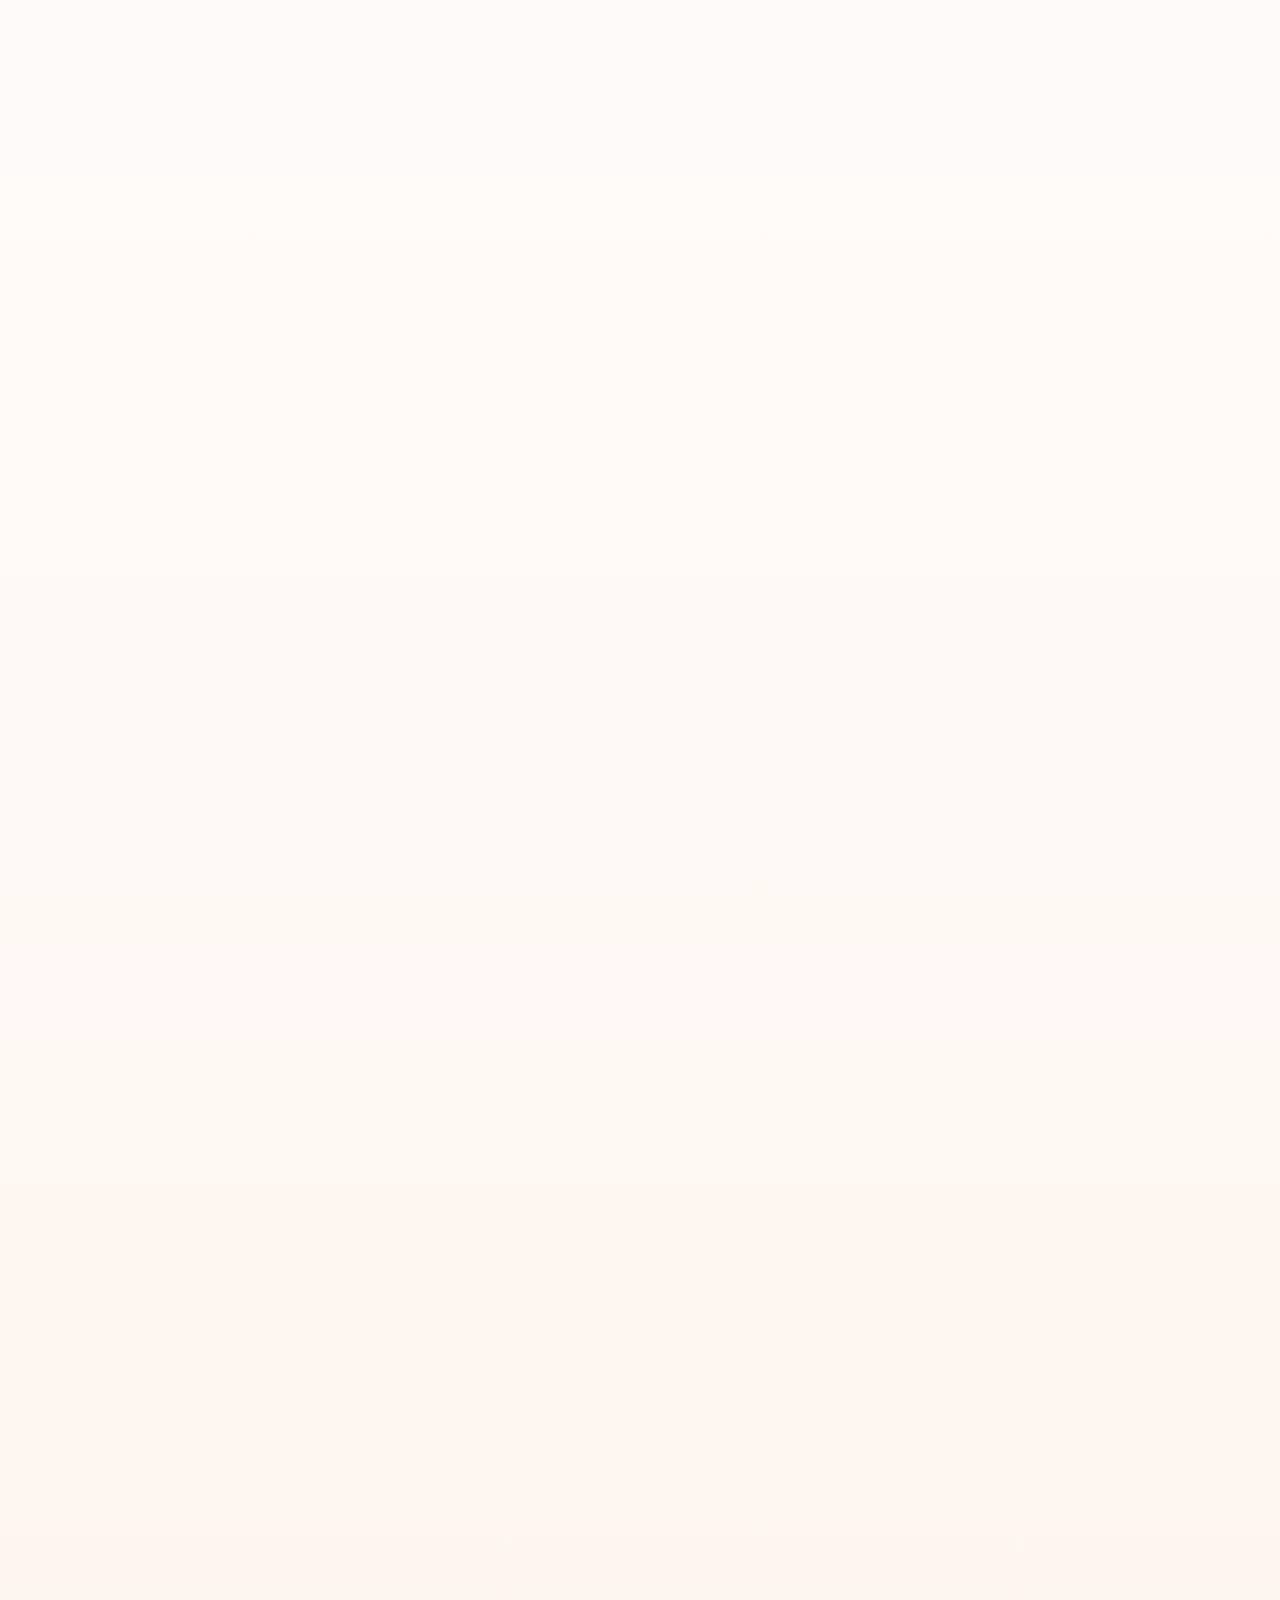
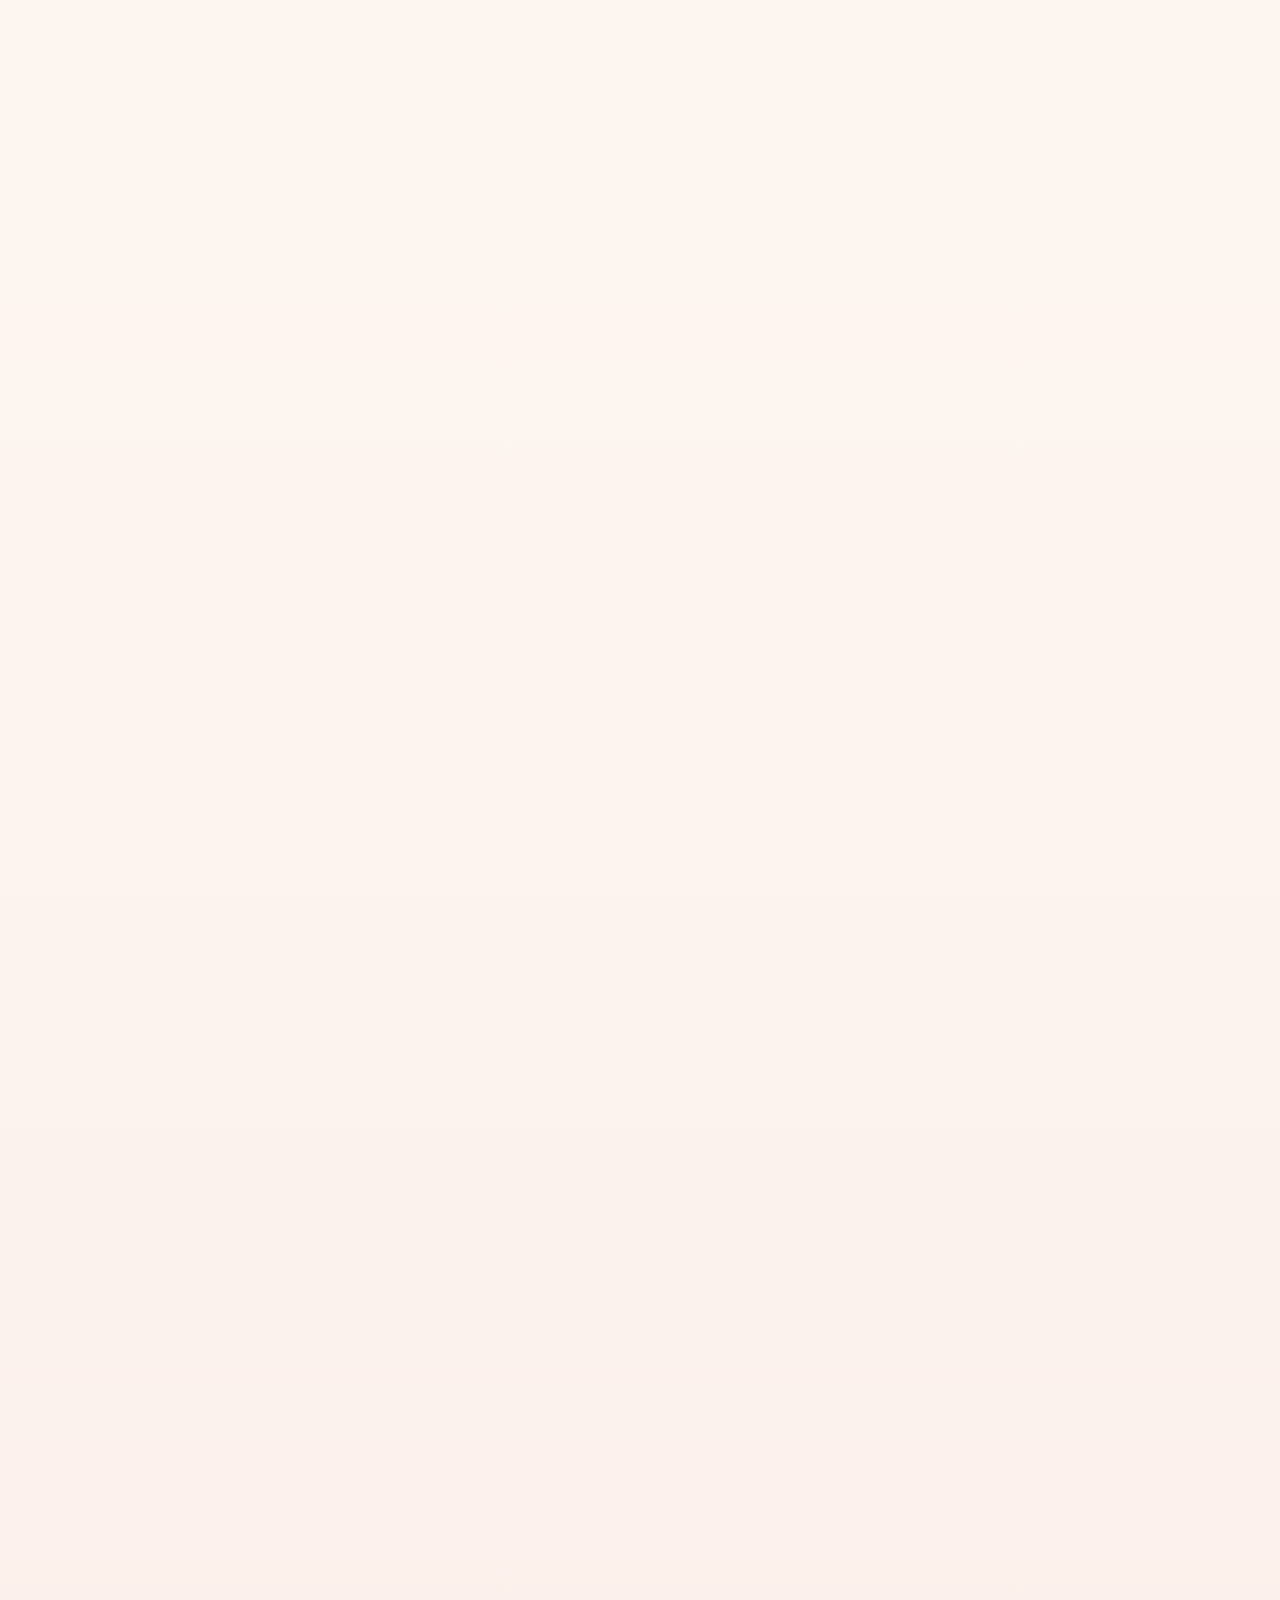
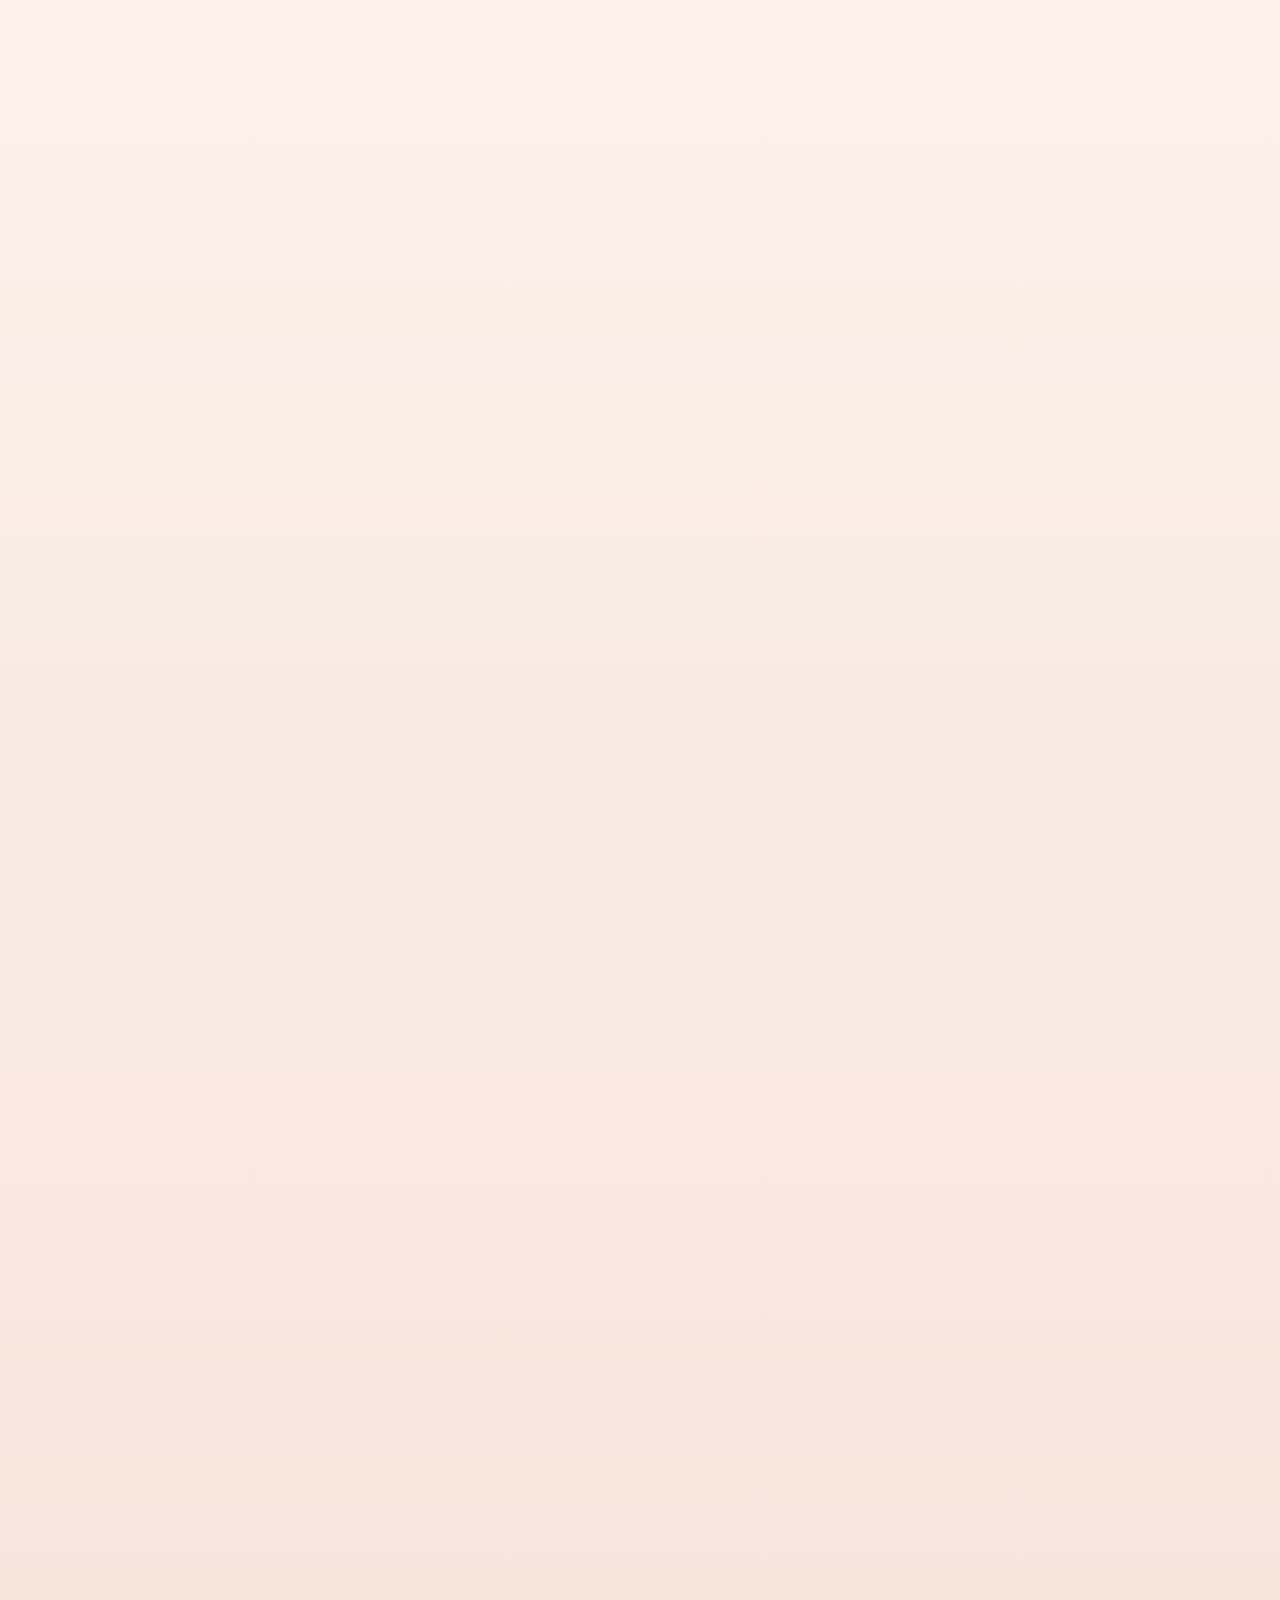
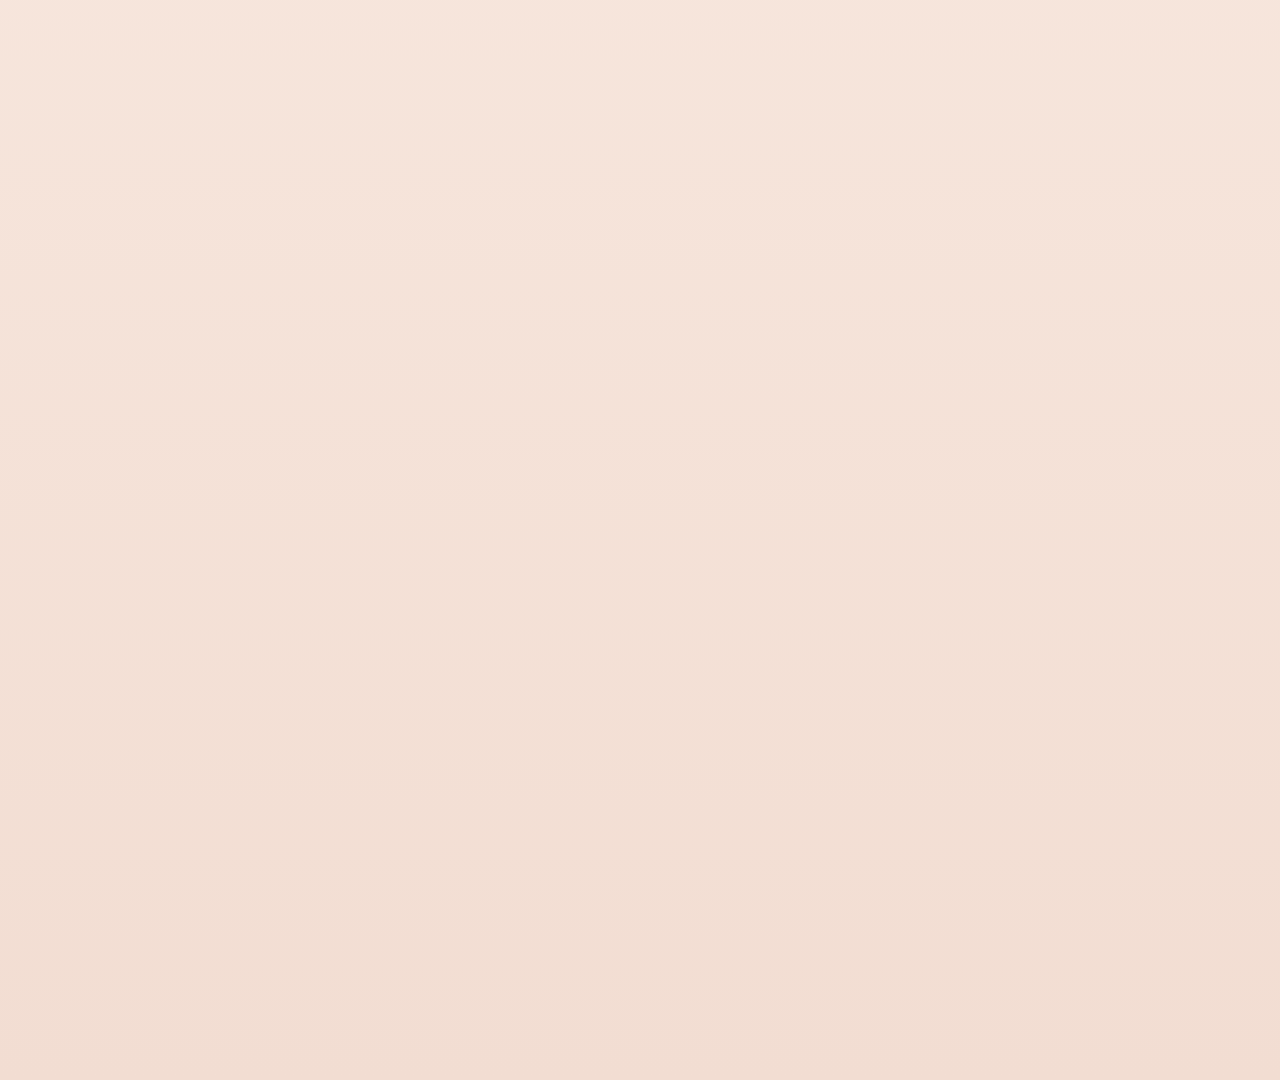
==== index.html @ 0f762ecb "chore: deploy from personal-website@3944c7dd5069b3b25d6a7a6beda2834bda8d598d najmushsaaquib/personal" ====
<!DOCTYPE html><!--35KWAq_Ft9oEfHy8qM_D9--><html lang="en"><head><meta charSet="utf-8"/><meta name="viewport" content="width=device-width, initial-scale=1"/><link rel="preload" href="/_next/static/media/23081e227a96aa1a-s.p.woff2" as="font" crossorigin="" type="font/woff2"/><link rel="preload" href="/_next/static/media/558ca1a6aa3cb55e-s.p.woff2" as="font" crossorigin="" type="font/woff2"/><link rel="preload" href="/_next/static/media/e4af272ccee01ff0-s.p.woff2" as="font" crossorigin="" type="font/woff2"/><link rel="preload" as="image" href="/assets/avatar.webp"/><link rel="preload" as="image" href="/assets/saaquib-footer.svg"/><link rel="stylesheet" href="/_next/static/css/f60620c0efbd0b44.css" data-precedence="next"/><link rel="stylesheet" href="/_next/static/css/99756d426a54c66d.css" data-precedence="next"/><link rel="preload" as="script" fetchPriority="low" href="/_next/static/chunks/webpack-cb26fee3f42bd1a7.js"/><script src="/_next/static/chunks/4bd1b696-409494caf8c83275.js" async=""></script><script src="/_next/static/chunks/ed9f2dc4-0cb6c36313629af0.js" async=""></script><script src="/_next/static/chunks/255-a834eb2ee053f001.js" async=""></script><script src="/_next/static/chunks/main-app-474b839e36251cab.js" async=""></script><script src="/_next/static/chunks/560-0fa2a4610c245cfe.js" async=""></script><script src="/_next/static/chunks/512-5f34cc7581bc2734.js" async=""></script><script src="/_next/static/chunks/470-509233fb00c6b4aa.js" async=""></script><script src="/_next/static/chunks/683-7a0d35f162c09fcd.js" async=""></script><script src="/_next/static/chunks/app/layout-1ccde085ed6ee382.js" async=""></script><script src="/_next/static/chunks/app/template-ad3a63b1b6d19aec.js" async=""></script><script src="/_next/static/chunks/619-64ceec4d760a900c.js" async=""></script><script src="/_next/static/chunks/app/not-found-594dde140de23103.js" async=""></script><script src="/_next/static/chunks/800-a38adf37c6b13d55.js" async=""></script><script src="/_next/static/chunks/app/page-70541dbc81df382f.js" async=""></script><meta name="next-size-adjust" content=""/><meta name="theme-color" content="#1f130c"/><title>Najmush Saaquib — Senior Backend Engineer</title><meta name="description" content="Senior Backend Engineer specialising in distributed systems, microservices, event-driven architecture, and scalable APIs. Based in Bangalore, India."/><link rel="canonical" href="https://najmushsaaquib.com"/><meta property="og:title" content="Najmush Saaquib — Senior Backend Engineer"/><meta property="og:description" content="Senior Backend Engineer specialising in distributed systems, microservices, event-driven architecture, and scalable APIs."/><meta property="og:url" content="https://najmushsaaquib.com"/><meta property="og:type" content="website"/><meta name="twitter:card" content="summary_large_image"/><meta name="twitter:title" content="Najmush Saaquib — Portfolio"/><meta name="twitter:description" content="Senior Backend Engineer focused on distributed systems, microservices, and scalable APIs."/><meta name="twitter:image" content="https://najmushsaaquib.com/assets/avatar.jpg"/><link rel="icon" href="/favicon.png"/><script src="/_next/static/chunks/polyfills-42372ed130431b0a.js" noModule=""></script></head><body class="__variable_7b9aac __variable_fa2f99 __variable_6d24ac"><div hidden=""><!--$--><!--/$--></div><a href="#main-content" class="skip-link">Skip to main content</a><div style="opacity:0"><header class="header header--ghost" role="banner" style="pointer-events:auto;opacity:1;transform:none"><div class="header-inner"><nav class="nav-links" aria-label="Primary Navigation"><a class="nav-link nav-link--active" href="/">Home</a><a class="nav-link " href="/projects">Projects</a><a class="nav-link " href="/blog">Blog</a><a class="nav-link " href="/bookshelf">BookShelf</a></nav><button class="mobile-btn" aria-label="Open menu" aria-expanded="false"><svg xmlns="http://www.w3.org/2000/svg" width="20" height="20" viewBox="0 0 24 24" fill="none" stroke="currentColor" stroke-width="2.2" stroke-linecap="round" stroke-linejoin="round" class="lucide lucide-menu" aria-hidden="true"><path d="M4 5h16"></path><path d="M4 12h16"></path><path d="M4 19h16"></path></svg></button><div class="header-right"><a class="header-brand header-brand--mobile" href="/"><img src="/assets/avatar.webp" alt="Najmush avatar" width="30" height="30" class="header-avatar" loading="eager" decoding="async"/><span class="header-brand-name">najmush</span></a></div></div></header><main id="main-content"><div class="light-zone"><section class="hero center" aria-labelledby="hero-title"><div class="container"><p class="hero-eyebrow" style="opacity:0;transform:translateY(22px)">Backend Software Engineer</p><h1 id="hero-title" class="title title-lg" style="opacity:0;transform:translateY(22px)">Najmush Saaquib</h1><p class="hero-tagline" style="opacity:0;transform:translateY(22px)">Backend engineer with 3.7 years shipping Java microservices and event-driven systems — now working deep in cloud infrastructure and platform reliability.</p><div class="hero-ctas" style="opacity:0;transform:translateY(22px)"><a href="mailto:mail@najmushsaaquib.com" class="cta-fill" tabindex="0">Reach Out</a><a href="https://tinyurl.com/najmush-resume" target="_blank" rel="noreferrer" class="cta-outline" tabindex="0">View Resume</a></div><div class="center socials" style="margin-top:36px;opacity:0;transform:translateY(22px)"><a href="https://linkedin.com/in/najmushsaaquib/" target="_blank" rel="noreferrer" style="display:inline-flex;color:#1c110a;opacity:0.65"><svg width="46" height="46" viewBox="0 0 640 640" fill="currentColor" aria-label="LinkedIn" role="img"><path d="M160 96C124.7 96 96 124.7 96 160L96 480C96 515.3 124.7 544 160 544L480 544C515.3 544 544 515.3 544 480L544 160C544 124.7 515.3 96 480 96L160 96zM165 266.2L231.5 266.2L231.5 480L165 480L165 266.2zM236.7 198.5C236.7 219.8 219.5 237 198.2 237C176.9 237 159.7 219.8 159.7 198.5C159.7 177.2 176.9 160 198.2 160C219.5 160 236.7 177.2 236.7 198.5zM413.9 480L413.9 376C413.9 351.2 413.4 319.3 379.4 319.3C344.8 319.3 339.5 346.3 339.5 374.2L339.5 480L273.1 480L273.1 266.2L336.8 266.2L336.8 295.4L337.7 295.4C346.6 278.6 368.3 260.9 400.6 260.9C467.8 260.9 480.3 305.2 480.3 362.8L480.3 480L413.9 480z"></path></svg></a><a href="https://github.com/najmushsaaquib" target="_blank" rel="noreferrer" style="display:inline-flex;color:#1c110a;opacity:0.65"><svg width="46" height="46" viewBox="0 0 640 640" fill="currentColor" aria-label="GitHub" role="img"><path d="M544 160C544 124.7 515.3 96 480 96L160 96C124.7 96 96 124.7 96 160L96 480C96 515.3 124.7 544 160 544L480 544C515.3 544 544 515.3 544 480L544 160zM361.8 471.7C361.8 469.9 361.8 465.7 361.9 460.1C362 448.7 362 431.3 362 416.4C362 400.8 356.8 390.9 350.7 385.7C387.7 381.6 426.7 376.5 426.7 312.6C426.7 294.4 420.2 285.3 409.6 273.6C411.3 269.3 417 251.6 407.9 228.6C394 224.3 362.2 246.5 362.2 246.5C335.6 239 305.6 239 279 246.5C279 246.5 247.2 224.3 233.3 228.6C224.2 251.5 229.8 269.2 231.6 273.6C221 285.3 216 294.4 216 312.6C216 376.2 253.3 381.6 290.3 385.7C285.5 390 281.2 397.4 279.7 408C270.2 412.3 245.9 419.7 231.4 394.1C222.3 378.3 205.9 377 205.9 377C189.7 376.8 204.8 387.2 204.8 387.2C215.6 392.2 223.2 411.4 223.2 411.4C232.9 441.1 279.3 431.1 279.3 431.1C279.3 440.1 279.4 452.8 279.4 461.7C279.4 466.5 279.5 470.3 279.5 471.7C279.5 476 276.5 481.2 268 479.7C202 457.6 155.8 394.8 155.8 321.4C155.8 229.6 226 159.9 317.8 159.9C409.6 159.9 484 229.6 484 321.4C484.1 394.8 439.3 457.7 373.3 479.7C364.9 481.2 361.8 476 361.8 471.7zM271.3 416.9C271.1 415.4 272.4 414.1 274.3 413.7C276.2 413.5 278 414.3 278.2 415.6C278.5 416.9 277.2 418.2 275.2 418.6C273.3 419 271.5 418.2 271.3 416.9zM262.2 420.1C260 420.3 258.5 419.2 258.5 417.7C258.5 416.4 260 415.3 262 415.3C263.9 415.1 265.7 416.2 265.7 417.7C265.7 419 264.2 420.1 262.2 420.1zM247.9 417.9C246 417.5 244.7 416 245.1 414.7C245.5 413.4 247.5 412.8 249.2 413.2C251.2 413.8 252.5 415.3 252 416.6C251.6 417.9 249.6 418.5 247.9 417.9zM235.4 410.6C233.9 409.3 233.5 407.4 234.5 406.5C235.4 405.4 237.3 405.6 238.8 407.1C240.1 408.4 240.6 410.4 239.7 411.2C238.8 412.3 236.9 412.1 235.4 410.6zM226.9 400.6C225.8 399.1 225.8 397.4 226.9 396.7C228 395.8 229.7 396.5 230.6 398C231.7 399.5 231.7 401.3 230.6 402.1C229.7 402.7 228 402.1 226.9 400.6zM220.6 391.8C219.5 390.5 219.3 389 220.2 388.3C221.1 387.4 222.6 387.9 223.7 388.9C224.8 390.2 225 391.7 224.1 392.4C223.2 393.3 221.7 392.8 220.6 391.8zM214.6 385.4C213.3 384.8 212.7 383.7 213.1 382.8C213.5 382.2 214.6 381.9 215.9 382.4C217.2 383.1 217.8 384.2 217.4 385C217 385.9 215.7 386.1 214.6 385.4z"></path></svg></a></div></div></section><section id="about" class="section"><div class="container"><div style="opacity:0;transform:translateY(28px)"><span class="section-label">About</span><h2 class="section-heading">Who I am</h2></div><div class="about-content" style="opacity:0;transform:translateY(28px)"><picture class="about-avatar"><source srcSet="/assets/avatar.webp" type="image/webp"/><img src="/assets/avatar.jpg" alt="Najmush Saaquib" loading="lazy" decoding="async" style="width:100%;height:100%;object-fit:cover;display:block"/></picture><p>I&#x27;m a backend software engineer based in Bangalore, India — originally from Gopalganj, Bihar, raised in Delhi. I focus on building reliable, scalable systems: distributed architectures, microservices, event-driven pipelines, and APIs designed to hold up as products grow.</p><p>I enjoy understanding how systems evolve under scale and prefer environments where engineers work closely to solve real problems. My primary background is Java and Spring Boot. At Capillary Technologies, I&#x27;ve moved into Platform &amp; Infrastructure — working on AWS, cloud reliability, and distributed system performance.</p><div class="about-interests"><span class="interest-tag">Distributed Systems</span><span class="interest-tag">Backend Scalability</span><span class="interest-tag">Cloud Infrastructure</span><span class="interest-tag">System Design</span><span class="interest-tag">Performance Optimization</span></div></div></div></section><section id="experience" class="section"><div class="container"><div style="opacity:0;transform:translateY(28px)"><span class="section-label">Experience</span><h2 class="section-heading">Where I&#x27;ve worked</h2></div><div class="timeline"><div class="timeline-card" style="opacity:0;transform:translateY(28px)"><div class="timeline-header"><h3 class="timeline-company">Capillary Technologies</h3><span class="timeline-badge">Current</span></div><p class="timeline-role">Senior Software Development Engineer<!-- -->  ·  <!-- -->Jan 2026 — Present</p><ul class="timeline-bullets"><li>Took full ownership of FT Extensions (Loopback 4), a critical platform service with knowledge siloed in a single architect — mapped the system end-to-end and proposed an automated test suite to improve reliability and observability.</li><li>Transitioned to Platform &amp; Infrastructure to bridge a resourcing gap; currently working on AWS infrastructure, service performance, and distributed system reliability.</li></ul></div><div class="timeline-card" style="opacity:0;transform:translateY(28px)"><div class="timeline-header"><h3 class="timeline-company">NoBroker Technologies</h3></div><p class="timeline-role">Senior Software Development Engineer<!-- -->  ·  <!-- -->July 2022 — January 2026</p><ul class="timeline-bullets"><li>Promoted to Senior SDE in July 2025 for consistent ownership of critical platform systems across the engineering org.</li><li>Built end-to-end B2B AC Cleaning Subscription system — billing, scheduling, and automated partner allocation — generating ₹48L+ in new revenue through enterprise vendor onboarding.</li><li>Led revamp of the My Bookings platform, consolidating booking management, cancellations, rescheduling, refunds, and subscriptions into a single unified system.</li><li>Designed Redis-backed real-time APIs powering the NoBroker homepage for 100K+ daily active users, improving latency and doubling view-to-click conversion rates.</li><li>Developed event-driven Kafka pipelines for real-time data ingestion and processing, reducing API response times by 60%.</li><li>Built a communication aggregation layer unifying SMS, WhatsApp, and Email into a single API surface, enabling 360° customer visibility for support teams.</li></ul></div></div></div></section><section id="projects" class="section"><div class="container"><div style="opacity:0;transform:translateY(28px)"><span class="section-label">Projects</span><h2 class="section-heading">Things I&#x27;ve built</h2></div><div class="projects-grid"><div class="project-card" style="opacity:0;transform:translateY(28px)"><span class="impact-badge">Full ownership · 0 docs → fully mapped</span><h3 class="project-card-title">FT Extensions Platform</h3><p class="project-card-desc">Took sole ownership of FT Extensions (Loopback 4), a critical platform service previously siloed in a single architect. Mapped the system end-to-end, documented internals, and designed an automated test suite to improve reliability and observability.</p><div class="project-tech"><span class="project-tech-tag">Node.js</span><span class="project-tech-tag">Loopback 4</span><span class="project-tech-tag">TypeScript</span></div></div><div class="project-card" style="opacity:0;transform:translateY(28px)"><span class="impact-badge">₹48L+ new revenue</span><h3 class="project-card-title">B2B AC Cleaning Subscriptions</h3><p class="project-card-desc">End-to-end subscription product: recurring billing engine, dynamic scheduling, and automated partner allocation for a B2B services vertical.</p><div class="project-tech"><span class="project-tech-tag">Java</span><span class="project-tech-tag">Spring Boot</span><span class="project-tech-tag">MySQL</span><span class="project-tech-tag">Kafka</span></div></div><div class="project-card" style="opacity:0;transform:translateY(28px)"><span class="impact-badge">100K+ daily users</span><h3 class="project-card-title">Redis-Optimised Homepage APIs</h3><p class="project-card-desc">Designed and built low-latency read APIs with aggressive Redis caching strategies powering the NoBroker public homepage.</p><div class="project-tech"><span class="project-tech-tag">Java</span><span class="project-tech-tag">Redis</span><span class="project-tech-tag">Spring Boot</span><span class="project-tech-tag">MySQL</span></div></div><div class="project-card" style="opacity:0;transform:translateY(28px)"><span class="impact-badge">Unified 4 systems</span><h3 class="project-card-title">My Bookings Platform</h3><p class="project-card-desc">Consolidated booking management, cancellations, refund processing, and subscriptions into a single unified platform, replacing fragmented legacy flows.</p><div class="project-tech"><span class="project-tech-tag">Java</span><span class="project-tech-tag">Spring Boot</span><span class="project-tech-tag">MySQL</span><span class="project-tech-tag">Redis</span></div></div><div class="project-card" style="opacity:0;transform:translateY(28px)"><span class="impact-badge">3 channels → 1 API</span><h3 class="project-card-title">Communication Aggregation Layer</h3><p class="project-card-desc">Built a single API surface that unified SMS, WhatsApp, and Email delivery — abstracting vendor-specific logic behind a consistent interface.</p><div class="project-tech"><span class="project-tech-tag">Java</span><span class="project-tech-tag">Spring Boot</span><span class="project-tech-tag">MySQL</span><span class="project-tech-tag">REST APIs</span></div></div></div></div></section><section id="skills" class="section"><div class="container"><div style="opacity:0;transform:translateY(24px)"><span class="section-label">Skills</span><h2 class="section-heading">What I work with</h2></div><div class="skills-grid"><div class="skill-group" style="opacity:0;transform:translateY(24px)"><p class="skill-group-label">Languages</p><div class="skill-tags"><span class="skill-tag">Java</span><span class="skill-tag">JavaScript</span><span class="skill-tag">TypeScript</span></div></div><div class="skill-group" style="opacity:0;transform:translateY(24px)"><p class="skill-group-label">Backend</p><div class="skill-tags"><span class="skill-tag">Spring Boot</span><span class="skill-tag">Node.js</span><span class="skill-tag">REST APIs</span><span class="skill-tag">Hibernate</span></div></div><div class="skill-group" style="opacity:0;transform:translateY(24px)"><p class="skill-group-label">Data Stores</p><div class="skill-tags"><span class="skill-tag">MySQL</span><span class="skill-tag">MongoDB</span><span class="skill-tag">ElasticSearch</span><span class="skill-tag">Redis</span></div></div><div class="skill-group" style="opacity:0;transform:translateY(24px)"><p class="skill-group-label">Messaging</p><div class="skill-tags"><span class="skill-tag">Apache Kafka</span></div></div><div class="skill-group" style="opacity:0;transform:translateY(24px)"><p class="skill-group-label">Infrastructure</p><div class="skill-tags"><span class="skill-tag">AWS</span><span class="skill-tag">Docker</span><span class="skill-tag">Kubernetes</span><span class="skill-tag">Jenkins</span><span class="skill-tag">Maven</span></div></div><div class="skill-group" style="opacity:0;transform:translateY(24px)"><p class="skill-group-label">Architecture</p><div class="skill-tags"><span class="skill-tag">Microservices</span><span class="skill-tag">Event-Driven Systems</span><span class="skill-tag">Caching Strategies</span><span class="skill-tag">System Design</span></div></div></div></div></section><section id="contact" class="section"><div class="container"><div class="contact-inner" style="opacity:0;transform:translateY(24px)"><span class="section-label">Contact</span><h2 class="section-heading" style="margin-bottom:20px">Let&#x27;s connect</h2><p style="opacity:0;transform:translateY(24px)">Open to interesting backend engineering conversations — distributed systems, system design, or just comparing notes on scaling challenges.</p><a href="mailto:mail@najmushsaaquib.com" class="cta-fill" tabindex="0" style="display:inline-flex">Send an Email</a><div class="contact-links" style="opacity:0;transform:translateY(24px)"><a href="https://linkedin.com/in/najmushsaaquib/" target="_blank" rel="noreferrer" class="contact-link"><svg width="16" height="16" viewBox="0 0 640 640" fill="currentColor" aria-label="LinkedIn" role="img"><path d="M160 96C124.7 96 96 124.7 96 160L96 480C96 515.3 124.7 544 160 544L480 544C515.3 544 544 515.3 544 480L544 160C544 124.7 515.3 96 480 96L160 96zM165 266.2L231.5 266.2L231.5 480L165 480L165 266.2zM236.7 198.5C236.7 219.8 219.5 237 198.2 237C176.9 237 159.7 219.8 159.7 198.5C159.7 177.2 176.9 160 198.2 160C219.5 160 236.7 177.2 236.7 198.5zM413.9 480L413.9 376C413.9 351.2 413.4 319.3 379.4 319.3C344.8 319.3 339.5 346.3 339.5 374.2L339.5 480L273.1 480L273.1 266.2L336.8 266.2L336.8 295.4L337.7 295.4C346.6 278.6 368.3 260.9 400.6 260.9C467.8 260.9 480.3 305.2 480.3 362.8L480.3 480L413.9 480z"></path></svg>LinkedIn</a><a href="https://github.com/najmushsaaquib" target="_blank" rel="noreferrer" class="contact-link"><svg width="16" height="16" viewBox="0 0 640 640" fill="currentColor" aria-label="GitHub" role="img"><path d="M544 160C544 124.7 515.3 96 480 96L160 96C124.7 96 96 124.7 96 160L96 480C96 515.3 124.7 544 160 544L480 544C515.3 544 544 515.3 544 480L544 160zM361.8 471.7C361.8 469.9 361.8 465.7 361.9 460.1C362 448.7 362 431.3 362 416.4C362 400.8 356.8 390.9 350.7 385.7C387.7 381.6 426.7 376.5 426.7 312.6C426.7 294.4 420.2 285.3 409.6 273.6C411.3 269.3 417 251.6 407.9 228.6C394 224.3 362.2 246.5 362.2 246.5C335.6 239 305.6 239 279 246.5C279 246.5 247.2 224.3 233.3 228.6C224.2 251.5 229.8 269.2 231.6 273.6C221 285.3 216 294.4 216 312.6C216 376.2 253.3 381.6 290.3 385.7C285.5 390 281.2 397.4 279.7 408C270.2 412.3 245.9 419.7 231.4 394.1C222.3 378.3 205.9 377 205.9 377C189.7 376.8 204.8 387.2 204.8 387.2C215.6 392.2 223.2 411.4 223.2 411.4C232.9 441.1 279.3 431.1 279.3 431.1C279.3 440.1 279.4 452.8 279.4 461.7C279.4 466.5 279.5 470.3 279.5 471.7C279.5 476 276.5 481.2 268 479.7C202 457.6 155.8 394.8 155.8 321.4C155.8 229.6 226 159.9 317.8 159.9C409.6 159.9 484 229.6 484 321.4C484.1 394.8 439.3 457.7 373.3 479.7C364.9 481.2 361.8 476 361.8 471.7zM271.3 416.9C271.1 415.4 272.4 414.1 274.3 413.7C276.2 413.5 278 414.3 278.2 415.6C278.5 416.9 277.2 418.2 275.2 418.6C273.3 419 271.5 418.2 271.3 416.9zM262.2 420.1C260 420.3 258.5 419.2 258.5 417.7C258.5 416.4 260 415.3 262 415.3C263.9 415.1 265.7 416.2 265.7 417.7C265.7 419 264.2 420.1 262.2 420.1zM247.9 417.9C246 417.5 244.7 416 245.1 414.7C245.5 413.4 247.5 412.8 249.2 413.2C251.2 413.8 252.5 415.3 252 416.6C251.6 417.9 249.6 418.5 247.9 417.9zM235.4 410.6C233.9 409.3 233.5 407.4 234.5 406.5C235.4 405.4 237.3 405.6 238.8 407.1C240.1 408.4 240.6 410.4 239.7 411.2C238.8 412.3 236.9 412.1 235.4 410.6zM226.9 400.6C225.8 399.1 225.8 397.4 226.9 396.7C228 395.8 229.7 396.5 230.6 398C231.7 399.5 231.7 401.3 230.6 402.1C229.7 402.7 228 402.1 226.9 400.6zM220.6 391.8C219.5 390.5 219.3 389 220.2 388.3C221.1 387.4 222.6 387.9 223.7 388.9C224.8 390.2 225 391.7 224.1 392.4C223.2 393.3 221.7 392.8 220.6 391.8zM214.6 385.4C213.3 384.8 212.7 383.7 213.1 382.8C213.5 382.2 214.6 381.9 215.9 382.4C217.2 383.1 217.8 384.2 217.4 385C217 385.9 215.7 386.1 214.6 385.4z"></path></svg>GitHub</a></div><p class="contact-location" style="opacity:0;transform:translateY(24px)">Based in Bangalore, India</p></div></div></section></div></main><div class="footer-tray"><div class="footer-scroll-target"><footer class="footer" role="contentinfo" aria-label="Site footer" style="will-change:transform;transform:translateY(40px) scale(0.9)"><div class="footer-body" style="transform:translateY(32px)"><div class="footer-top"><div class="footer-left"><p class="footer-tag-line">Building systems<br/>that hold up<br/>at scale.</p><div class="footer-meta"><span class="footer-meta-copy">© <!-- -->2026<!-- --> Najmush Saaquib</span><span class="footer-meta-sep">·</span><span class="footer-meta-muted">Bangalore, India</span></div></div><div class="footer-cols"><div class="footer-col"><span class="footer-col-label">Navigation</span><a href="/" class="footer-col-link"><span class="roll-wrap"><span class="roll-text">Home</span><span class="roll-text" aria-hidden="true">Home</span></span></a><a href="/projects" class="footer-col-link"><span class="roll-wrap"><span class="roll-text">Projects</span><span class="roll-text" aria-hidden="true">Projects</span></span></a><a href="/blog" class="footer-col-link"><span class="roll-wrap"><span class="roll-text">Blog</span><span class="roll-text" aria-hidden="true">Blog</span></span></a><a href="/bookshelf" class="footer-col-link"><span class="roll-wrap"><span class="roll-text">BookShelf</span><span class="roll-text" aria-hidden="true">BookShelf</span></span></a></div><div class="footer-col"><span class="footer-col-label">Stay in touch</span><a href="https://linkedin.com/in/najmushsaaquib/" class="footer-col-link" target="_blank" rel="noreferrer"><span class="roll-wrap"><span class="roll-text">LinkedIn</span><span class="roll-text" aria-hidden="true">LinkedIn</span></span></a><a href="https://github.com/najmushsaaquib" class="footer-col-link" target="_blank" rel="noreferrer"><span class="roll-wrap"><span class="roll-text">GitHub</span><span class="roll-text" aria-hidden="true">GitHub</span></span></a><a href="mailto:mail@najmushsaaquib.com" class="footer-col-link"><span class="roll-wrap"><span class="roll-text">Email</span><span class="roll-text" aria-hidden="true">Email</span></span></a><a href="https://tinyurl.com/najmush-resume" class="footer-col-link" target="_blank" rel="noreferrer"><span class="roll-wrap"><span class="roll-text">Resume</span><span class="roll-text" aria-hidden="true">Resume</span></span></a></div></div></div><div class="footer-wordmark" aria-hidden="true"><img src="/assets/saaquib-footer.svg" alt="" class="footer-wordmark-svg" draggable="false"/></div></div></footer></div></div><!--$--><!--/$--></div><script src="/_next/static/chunks/webpack-cb26fee3f42bd1a7.js" id="_R_" async=""></script><script>(self.__next_f=self.__next_f||[]).push([0])</script><script>self.__next_f.push([1,"1:\"$Sreact.fragment\"\n2:I[73136,[\"560\",\"static/chunks/560-0fa2a4610c245cfe.js\",\"512\",\"static/chunks/512-5f34cc7581bc2734.js\",\"470\",\"static/chunks/470-509233fb00c6b4aa.js\",\"683\",\"static/chunks/683-7a0d35f162c09fcd.js\",\"177\",\"static/chunks/app/layout-1ccde085ed6ee382.js\"],\"LazyMotion\"]\n3:I[59698,[\"560\",\"static/chunks/560-0fa2a4610c245cfe.js\",\"512\",\"static/chunks/512-5f34cc7581bc2734.js\",\"470\",\"static/chunks/470-509233fb00c6b4aa.js\",\"683\",\"static/chunks/683-7a0d35f162c09fcd.js\",\"177\",\"static/chunks/app/layout-1ccde085ed6ee382.js\"],\"domAnimation\"]\n4:I[69197,[\"560\",\"static/chunks/560-0fa2a4610c245cfe.js\",\"512\",\"static/chunks/512-5f34cc7581bc2734.js\",\"470\",\"static/chunks/470-509233fb00c6b4aa.js\",\"683\",\"static/chunks/683-7a0d35f162c09fcd.js\",\"177\",\"static/chunks/app/layout-1ccde085ed6ee382.js\"],\"default\"]\n5:I[9766,[],\"\"]\n6:I[55833,[\"560\",\"static/chunks/560-0fa2a4610c245cfe.js\",\"397\",\"static/chunks/app/template-ad3a63b1b6d19aec.js\"],\"default\"]\n7:I[98924,[],\"\"]\n8:I[52619,[\"619\",\"static/chunks/619-64ceec4d760a900c.js\",\"345\",\"static/chunks/app/not-found-594dde140de23103.js\"],\"\"]\n9:I[12741,[\"560\",\"static/chunks/560-0fa2a4610c245cfe.js\",\"512\",\"static/chunks/512-5f34cc7581bc2734.js\",\"619\",\"static/chunks/619-64ceec4d760a900c.js\",\"470\",\"static/chunks/470-509233fb00c6b4aa.js\",\"800\",\"static/chunks/800-a38adf37c6b13d55.js\",\"974\",\"static/chunks/app/page-70541dbc81df382f.js\"],\"default\"]\na:I[58637,[\"560\",\"static/chunks/560-0fa2a4610c245cfe.js\",\"512\",\"static/chunks/512-5f34cc7581bc2734.js\",\"619\",\"static/chunks/619-64ceec4d760a900c.js\",\"470\",\"static/chunks/470-509233fb00c6b4aa.js\",\"800\",\"static/chunks/800-a38adf37c6b13d55.js\",\"974\",\"static/chunks/app/page-70541dbc81df382f.js\"],\"default\"]\nb:I[21072,[\"560\",\"static/chunks/560-0fa2a4610c245cfe.js\",\"512\",\"static/chunks/512-5f34cc7581bc2734.js\",\"619\",\"static/chunks/619-64ceec4d760a900c.js\",\"470\",\"static/chunks/470-509233fb00c6b4aa.js\",\"800\",\"static/chunks/800-a38adf37c6b13d55.js\",\"974\",\"static/chunks/app/page-70541dbc81df382f.js\"],\"default\"]\nc:I[41891,[\"560\",\"static/chunks/560-0fa2a4610c245cfe"])</script><script>self.__next_f.push([1,".js\",\"512\",\"static/chunks/512-5f34cc7581bc2734.js\",\"619\",\"static/chunks/619-64ceec4d760a900c.js\",\"470\",\"static/chunks/470-509233fb00c6b4aa.js\",\"800\",\"static/chunks/800-a38adf37c6b13d55.js\",\"974\",\"static/chunks/app/page-70541dbc81df382f.js\"],\"default\"]\nd:I[28564,[\"560\",\"static/chunks/560-0fa2a4610c245cfe.js\",\"512\",\"static/chunks/512-5f34cc7581bc2734.js\",\"619\",\"static/chunks/619-64ceec4d760a900c.js\",\"470\",\"static/chunks/470-509233fb00c6b4aa.js\",\"800\",\"static/chunks/800-a38adf37c6b13d55.js\",\"974\",\"static/chunks/app/page-70541dbc81df382f.js\"],\"default\"]\ne:I[68898,[\"560\",\"static/chunks/560-0fa2a4610c245cfe.js\",\"512\",\"static/chunks/512-5f34cc7581bc2734.js\",\"619\",\"static/chunks/619-64ceec4d760a900c.js\",\"470\",\"static/chunks/470-509233fb00c6b4aa.js\",\"800\",\"static/chunks/800-a38adf37c6b13d55.js\",\"974\",\"static/chunks/app/page-70541dbc81df382f.js\"],\"default\"]\nf:I[46795,[\"560\",\"static/chunks/560-0fa2a4610c245cfe.js\",\"512\",\"static/chunks/512-5f34cc7581bc2734.js\",\"619\",\"static/chunks/619-64ceec4d760a900c.js\",\"470\",\"static/chunks/470-509233fb00c6b4aa.js\",\"800\",\"static/chunks/800-a38adf37c6b13d55.js\",\"974\",\"static/chunks/app/page-70541dbc81df382f.js\"],\"default\"]\n10:I[33370,[\"560\",\"static/chunks/560-0fa2a4610c245cfe.js\",\"512\",\"static/chunks/512-5f34cc7581bc2734.js\",\"619\",\"static/chunks/619-64ceec4d760a900c.js\",\"470\",\"static/chunks/470-509233fb00c6b4aa.js\",\"800\",\"static/chunks/800-a38adf37c6b13d55.js\",\"974\",\"static/chunks/app/page-70541dbc81df382f.js\"],\"default\"]\n11:I[24431,[],\"OutletBoundary\"]\n13:I[15278,[],\"AsyncMetadataOutlet\"]\n15:I[24431,[],\"ViewportBoundary\"]\n17:I[24431,[],\"MetadataBoundary\"]\n18:\"$Sreact.suspense\"\n1a:I[57150,[],\"\"]\n:HL[\"/_next/static/media/23081e227a96aa1a-s.p.woff2\",\"font\",{\"crossOrigin\":\"\",\"type\":\"font/woff2\"}]\n:HL[\"/_next/static/media/558ca1a6aa3cb55e-s.p.woff2\",\"font\",{\"crossOrigin\":\"\",\"type\":\"font/woff2\"}]\n:HL[\"/_next/static/media/e4af272ccee01ff0-s.p.woff2\",\"font\",{\"crossOrigin\":\"\",\"type\":\"font/woff2\"}]\n:HL[\"/_next/static/css/f60620c0efbd0b44.css\",\"style\"]\n:HL[\"/_next/static/css/99756d426a54c66d.css\",\"st"])</script><script>self.__next_f.push([1,"yle\"]\n"])</script><script>self.__next_f.push([1,"0:{\"P\":null,\"b\":\"35KWAq-Ft9oEfHy8qM-D9\",\"p\":\"\",\"c\":[\"\",\"\"],\"i\":false,\"f\":[[[\"\",{\"children\":[\"__PAGE__\",{}]},\"$undefined\",\"$undefined\",true],[\"\",[\"$\",\"$1\",\"c\",{\"children\":[[[\"$\",\"link\",\"0\",{\"rel\":\"stylesheet\",\"href\":\"/_next/static/css/f60620c0efbd0b44.css\",\"precedence\":\"next\",\"crossOrigin\":\"$undefined\",\"nonce\":\"$undefined\"}],[\"$\",\"link\",\"1\",{\"rel\":\"stylesheet\",\"href\":\"/_next/static/css/99756d426a54c66d.css\",\"precedence\":\"next\",\"crossOrigin\":\"$undefined\",\"nonce\":\"$undefined\"}]],[\"$\",\"html\",null,{\"lang\":\"en\",\"children\":[\"$\",\"body\",null,{\"className\":\"__variable_7b9aac __variable_fa2f99 __variable_6d24ac\",\"children\":[\"$\",\"$L2\",null,{\"features\":\"$3\",\"children\":[[\"$\",\"$L4\",null,{}],[\"$\",\"a\",null,{\"href\":\"#main-content\",\"className\":\"skip-link\",\"children\":\"Skip to main content\"}],[\"$\",\"$L5\",null,{\"parallelRouterKey\":\"children\",\"error\":\"$undefined\",\"errorStyles\":\"$undefined\",\"errorScripts\":\"$undefined\",\"template\":[\"$\",\"$L6\",null,{\"children\":[\"$\",\"$L7\",null,{}]}],\"templateStyles\":[],\"templateScripts\":[],\"notFound\":[[\"$\",\"div\",null,{\"style\":{\"minHeight\":\"100vh\",\"display\":\"flex\",\"flexDirection\":\"column\",\"alignItems\":\"center\",\"justifyContent\":\"center\",\"padding\":\"0 24px\",\"background\":\"#211718\",\"textAlign\":\"center\"},\"children\":[[\"$\",\"p\",null,{\"style\":{\"fontFamily\":\"var(--font-inter), ui-sans-serif, sans-serif\",\"fontSize\":\"11px\",\"fontWeight\":700,\"letterSpacing\":\"2.5px\",\"textTransform\":\"uppercase\",\"color\":\"rgba(165, 59, 29, 0.7)\",\"marginBottom\":\"28px\"},\"children\":\"Error 404\"}],[\"$\",\"h1\",null,{\"style\":{\"fontFamily\":\"var(--font-garamond), ui-serif, Georgia, serif\",\"fontSize\":\"clamp(38px, 6vw, 64px)\",\"fontWeight\":500,\"lineHeight\":1.2,\"color\":\"#fffdf7\",\"margin\":\"0 0 6px\",\"maxWidth\":\"560px\"},\"children\":\"This page doesn't exist.\"}],[\"$\",\"h2\",null,{\"style\":{\"fontFamily\":\"var(--font-garamond), ui-serif, Georgia, serif\",\"fontSize\":\"clamp(38px, 6vw, 64px)\",\"fontWeight\":400,\"fontStyle\":\"italic\",\"lineHeight\":1.2,\"color\":\"#a53b1d\",\"margin\":\"0 0 40px\",\"maxWidth\":\"560px\"},\"children\":\"Najmush does, though.\"}],[\"$\",\"p\",null,{\"style\":{\"fontFamily\":\"var(--font-inter), ui-sans-serif, sans-serif\",\"fontSize\":\"15px\",\"color\":\"rgba(255, 253, 247, 0.4)\",\"maxWidth\":\"320px\",\"lineHeight\":1.7,\"margin\":\"0 0 44px\"},\"children\":\"He's one click away.\"}],[\"$\",\"$L8\",null,{\"href\":\"/\",\"className\":\"not-found-link\",\"children\":\"← Back to homepage\"}],[\"$\",\"style\",null,{\"children\":\"\\n        .not-found-link {\\n          font-family: var(--font-inter), ui-sans-serif, sans-serif;\\n          font-size: 14px;\\n          font-weight: 500;\\n          color: rgba(255, 253, 247, 0.45);\\n          text-decoration: none;\\n          display: inline-flex;\\n          align-items: center;\\n          gap: 6px;\\n          transition: color 200ms ease;\\n          letter-spacing: 0.2px;\\n        }\\n        .not-found-link:hover { color: #fffdf7; }\\n      \"}]]}],[]],\"forbidden\":\"$undefined\",\"unauthorized\":\"$undefined\"}]]}]}]}]]}],{\"children\":[\"__PAGE__\",[\"$\",\"$1\",\"c\",{\"children\":[[[\"$\",\"$L9\",null,{}],[\"$\",\"main\",null,{\"id\":\"main-content\",\"children\":[\"$\",\"div\",null,{\"className\":\"light-zone\",\"children\":[[\"$\",\"$La\",null,{}],[\"$\",\"$Lb\",null,{}],[\"$\",\"$Lc\",null,{}],[\"$\",\"$Ld\",null,{}],[\"$\",\"$Le\",null,{}],[\"$\",\"$Lf\",null,{}]]}]}],[\"$\",\"div\",null,{\"className\":\"footer-tray\",\"children\":[\"$\",\"$L10\",null,{}]}]],null,[\"$\",\"$L11\",null,{\"children\":[\"$L12\",[\"$\",\"$L13\",null,{\"promise\":\"$@14\"}]]}]]}],{},null,false]},null,false],[\"$\",\"$1\",\"h\",{\"children\":[null,[[\"$\",\"$L15\",null,{\"children\":\"$L16\"}],[\"$\",\"meta\",null,{\"name\":\"next-size-adjust\",\"content\":\"\"}]],[\"$\",\"$L17\",null,{\"children\":[\"$\",\"div\",null,{\"hidden\":true,\"children\":[\"$\",\"$18\",null,{\"fallback\":null,\"children\":\"$L19\"}]}]}]]}],false]],\"m\":\"$undefined\",\"G\":[\"$1a\",[]],\"s\":false,\"S\":true}\n"])</script><script>self.__next_f.push([1,"16:[[\"$\",\"meta\",\"0\",{\"charSet\":\"utf-8\"}],[\"$\",\"meta\",\"1\",{\"name\":\"viewport\",\"content\":\"width=device-width, initial-scale=1\"}],[\"$\",\"meta\",\"2\",{\"name\":\"theme-color\",\"content\":\"#1f130c\"}]]\n12:null\n"])</script><script>self.__next_f.push([1,"1b:I[80622,[],\"IconMark\"]\n"])</script><script>self.__next_f.push([1,"14:{\"metadata\":[[\"$\",\"title\",\"0\",{\"children\":\"Najmush Saaquib — Senior Backend Engineer\"}],[\"$\",\"meta\",\"1\",{\"name\":\"description\",\"content\":\"Senior Backend Engineer specialising in distributed systems, microservices, event-driven architecture, and scalable APIs. Based in Bangalore, India.\"}],[\"$\",\"link\",\"2\",{\"rel\":\"canonical\",\"href\":\"https://najmushsaaquib.com\"}],[\"$\",\"meta\",\"3\",{\"property\":\"og:title\",\"content\":\"Najmush Saaquib — Senior Backend Engineer\"}],[\"$\",\"meta\",\"4\",{\"property\":\"og:description\",\"content\":\"Senior Backend Engineer specialising in distributed systems, microservices, event-driven architecture, and scalable APIs.\"}],[\"$\",\"meta\",\"5\",{\"property\":\"og:url\",\"content\":\"https://najmushsaaquib.com\"}],[\"$\",\"meta\",\"6\",{\"property\":\"og:type\",\"content\":\"website\"}],[\"$\",\"meta\",\"7\",{\"name\":\"twitter:card\",\"content\":\"summary_large_image\"}],[\"$\",\"meta\",\"8\",{\"name\":\"twitter:title\",\"content\":\"Najmush Saaquib — Portfolio\"}],[\"$\",\"meta\",\"9\",{\"name\":\"twitter:description\",\"content\":\"Senior Backend Engineer focused on distributed systems, microservices, and scalable APIs.\"}],[\"$\",\"meta\",\"10\",{\"name\":\"twitter:image\",\"content\":\"https://najmushsaaquib.com/assets/avatar.jpg\"}],[\"$\",\"link\",\"11\",{\"rel\":\"icon\",\"href\":\"/favicon.png\"}],[\"$\",\"$L1b\",\"12\",{}]],\"error\":null,\"digest\":\"$undefined\"}\n"])</script><script>self.__next_f.push([1,"19:\"$14:metadata\"\n"])</script></body></html>
---- _next/static/css/f60620c0efbd0b44.css ----
html{background:linear-gradient(180deg,#fffbfa,#fef6f0 25%,#fcf2ed 50%,#f8e8df 75%,#f2ddd2)}body,html{min-height:100%;overflow-x:clip}body{background:transparent;color:#1c110a;font-family:var(--font-inter),ui-sans-serif,-apple-system,BlinkMacSystemFont,"Segoe UI",sans-serif;margin:0}*{-webkit-tap-highlight-color:transparent}html{scrollbar-width:thin;scrollbar-color:rgba(28,17,10,.22) transparent}html::-webkit-scrollbar{width:6px}html::-webkit-scrollbar-track{background:transparent}html::-webkit-scrollbar-thumb{background:rgba(28,17,10,.2);border-radius:10px}html::-webkit-scrollbar-thumb:hover{background:rgba(28,17,10,.38)}.scroll-progress-track{position:fixed;top:0;left:0;right:0;height:2px;z-index:9999;pointer-events:none;opacity:0;transition:opacity .4s ease}.scroll-progress-track.visible{opacity:1}.scroll-progress-fill{height:100%;background:linear-gradient(90deg,#c43800,#e8480a 55%,#ff6b35);box-shadow:0 0 6px rgba(215,63,0,.5);will-change:width}h1,h2,h3,h4,h5,h6{font-family:var(--font-garamond),ui-serif,Georgia,"Times New Roman",serif}#main-content{flex:1;display:flex;flex-direction:column}.source-serif{font-style:normal}.source-serif,.source-serif-italic{font-family:var(--font-garamond),ui-serif,serif;font-weight:400}.source-serif-italic{font-style:italic}.light-zone,.spotlight-bg{background:transparent;color:#1c110a}.footer-tray{background:transparent;padding:0 16px 16px}.container{max-width:1120px;margin:0 auto;padding:0 24px;min-width:0;width:100%;box-sizing:border-box}.center{text-align:center}.skip-link{position:absolute;top:-100%;left:0;background:#a53b1d;color:white;padding:8px 16px;font-size:14px;font-weight:600;text-decoration:none;z-index:9999;border-radius:0 0 8px 0}.skip-link:focus{top:0}.title-lg{font-size:clamp(48px,9vw,128px)}.title-sm{font-size:clamp(18px,2.2vw,20px)}.cta-fill{padding:11px 28px;border-radius:999px;border:none;background:#1c110a;color:#faf8f3;font-size:14.5px;font-weight:600;font-family:var(--font-inter),sans-serif;text-decoration:none;display:inline-flex;align-items:center;transition:background .2s ease,box-shadow .2s ease;box-shadow:0 4px 16px rgba(28,17,10,.18)}.cta-fill:hover{background:#2c1e14;box-shadow:0 6px 24px rgba(28,17,10,.25)}.cta-fill:focus-visible{outline:2px solid rgba(92,46,10,.5);outline-offset:2px}@keyframes shine-sweep{0%{transform:translateX(-100%) skewX(-15deg)}to{transform:translateX(250%) skewX(-15deg)}}.cta-get{padding:8px 22px;border-radius:999px;border:none;background:#1f130c;color:rgba(255,255,255,.92);font-size:14px;font-weight:500;font-family:var(--font-inter),sans-serif;text-decoration:none;display:inline-flex;align-items:center;position:relative;overflow:hidden;box-shadow:inset 0 1px 0 rgba(255,255,255,.08),0 2px 8px rgba(31,19,12,.2);transition:background .2s ease,box-shadow .2s ease,transform .2s ease}.cta-get:after{content:"";position:absolute;top:0;left:0;width:40%;height:100%;background:linear-gradient(105deg,transparent,rgba(255,255,255,0) 40%,rgba(255,255,255,.18) 50%,rgba(255,255,255,0) 60%,transparent);transform:translateX(-100%) skewX(-15deg);pointer-events:none}.cta-get:hover{background:#2c1e14;box-shadow:inset 0 1px 0 rgba(255,255,255,.1),0 4px 16px rgba(31,19,12,.28)}.cta-get:hover:after{animation:shine-sweep .6s ease-out forwards}.cta-get:focus-visible{outline:2px solid rgba(92,46,10,.4);outline-offset:2px}.cta-outline{padding:10px 26px;border-radius:999px;border:1px solid rgba(28,17,10,.2);background:transparent;color:rgba(28,17,10,.8);font-size:14px;font-weight:500;text-decoration:none;transition:border-color .2s ease,color .2s ease,background .2s ease;display:inline-flex;align-items:center}.cta-outline:hover{border-color:rgba(28,17,10,.35);color:#1c110a;background:rgba(28,17,10,.05)}.cta-outline:focus-visible{outline:2px solid rgba(92,46,10,.7);outline-offset:2px}.socials a{color:rgba(28,17,10,.72);margin:0 10px;text-decoration:none;display:inline-flex;align-items:center;justify-content:center;width:44px;height:44px;border-radius:9999px;transition:transform .22s ease,box-shadow .22s ease,background .22s ease,color .22s ease}.socials a:hover{transform:translateY(-2px) scale(1.06);background:rgba(255,255,255,.06);box-shadow:0 10px 26px rgba(20,13,13,.45),inset 0 0 0 1px rgba(255,255,255,.06)}.socials a{animation:pulse 1.6s ease-in-out 1}.socials a:focus-visible{outline:2px solid rgba(165,59,29,.8);outline-offset:3px}@keyframes pulse{0%{box-shadow:0 0 0 0 rgba(165,59,29,0)}40%{box-shadow:0 0 0 10px rgba(165,59,29,.12)}to{box-shadow:0 0 0 0 rgba(165,59,29,0)}}.section{position:relative;z-index:20;padding:96px 0;scroll-margin-top:96px}@media (max-width:768px){.section{padding:72px 0;scroll-margin-top:88px}}@media (max-width:480px){.section{padding:52px 0;scroll-margin-top:80px}}#contact.section{min-height:60vh;min-height:60svh;display:flex;flex-direction:column;justify-content:center}.section-label{font-family:var(--font-inter),ui-sans-serif,sans-serif;font-size:11px;font-weight:700;letter-spacing:2.5px;text-transform:uppercase;color:rgba(28,17,10,.58);margin-bottom:10px;display:block}.section-heading{font-size:clamp(28px,4vw,44px);font-weight:600;color:#1c110a;margin:0 0 52px;line-height:1.15}@media (max-width:480px){.section-heading{margin-bottom:36px}}@keyframes fadeSlide{0%{opacity:0;transform:translateY(8px)}to{opacity:1;transform:translateY(0)}}.header{position:fixed;top:8px;left:16px;right:16px;z-index:70;border-radius:20px;will-change:background,box-shadow,border-color,backdrop-filter;transition:background 1.4s cubic-bezier(.16,1,.3,1),box-shadow 1.4s cubic-bezier(.16,1,.3,1),border-color 1.4s cubic-bezier(.16,1,.3,1),backdrop-filter 1.4s cubic-bezier(.16,1,.3,1)}.header--ghost{background:rgba(252,242,237,0);backdrop-filter:blur(0) saturate(100%);-webkit-backdrop-filter:blur(0) saturate(100%);border:1px solid rgba(255,255,255,0);box-shadow:none}.header--waking{background:rgba(252,242,237,.07);backdrop-filter:blur(2px) saturate(104%);-webkit-backdrop-filter:blur(2px) saturate(104%);border:1px solid rgba(255,255,255,.1);box-shadow:none}.header--glass{background:rgba(252,242,237,.72);backdrop-filter:blur(32px) saturate(180%) brightness(1.03);-webkit-backdrop-filter:blur(32px) saturate(180%) brightness(1.03);border:1px solid rgba(255,255,255,.6);border-bottom-color:rgba(28,17,10,.05);box-shadow:inset 0 1px 0 rgba(255,255,255,.75),0 8px 32px rgba(28,17,10,.08),0 2px 6px rgba(28,17,10,.04)}@media (max-width:767px){.header--glass{backdrop-filter:blur(24px) saturate(165%);-webkit-backdrop-filter:blur(24px) saturate(165%)}}.header-inner{display:flex;align-items:center;justify-content:space-between;padding:12px 24px}@media (max-width:767px){.header-inner{flex-direction:row}.header-inner>.nav-links{display:none}}.nav-links{display:none;align-items:center;gap:4px}@media (min-width:768px){.nav-links{display:flex}}.nav-link{color:#8a4a2e;text-decoration:none;font-size:16px;font-weight:500;letter-spacing:.01em;font-family:var(--font-inter),sans-serif;padding:8px 16px;border-radius:999px;border:1px solid transparent;background:transparent;transition:color .16s ease,background .16s ease,border-color .16s ease,box-shadow .16s ease;white-space:nowrap}.nav-link:hover{color:#c43800;background:rgba(196,56,0,.06)}.nav-link--active{color:#c43800;font-weight:600;letter-spacing:.006em;background:rgba(196,56,0,.09);border-color:rgba(196,56,0,.14);box-shadow:inset 0 1px 0 rgba(255,255,255,.75),0 1px 5px rgba(196,56,0,.1)}.nav-link--active:hover{background:rgba(196,56,0,.13);color:#b03000}.header-right{gap:12px}.header-brand,.header-right{display:flex;align-items:center}.header-brand{gap:8px;text-decoration:none;transition:opacity .18s ease}.header-brand:hover{opacity:.75}.header-avatar{width:32px;height:32px;border-radius:50%;object-fit:cover;border:1.5px solid rgba(28,17,10,.08)}.header-brand-name{color:#1c110a;font-weight:600;font-size:15px;font-family:var(--font-inter),sans-serif;letter-spacing:-.01em}.desktop-only{display:none}@media (min-width:768px){.desktop-only{display:inline-flex}}.header-brand--mobile{display:flex}@media (min-width:768px){.header-brand--mobile{display:none}}.header-brand--desktop-reveal{display:none!important}@media (min-width:768px){.header-brand--desktop-reveal{display:flex!important}}.mobile-btn{display:inline-flex;align-items:center;justify-content:center;width:40px;height:40px;border-radius:12px;background:transparent;border:none;color:#1c110a;transition:color .18s ease;cursor:pointer;padding:0}.mobile-btn:hover{color:rgba(28,17,10,.6)}.mobile-btn:active{transform:scale(.94)}@media (min-width:768px){.mobile-btn{display:none}}.mobile-scrim{position:fixed;inset:0;z-index:90;background:rgba(20,12,6,.38);backdrop-filter:blur(6px);-webkit-backdrop-filter:blur(6px);will-change:opacity}@media (min-width:768px){.mobile-scrim{display:none!important}}.mobile-sheet{position:absolute;top:18px;left:16px;right:16px;bottom:18px;border-radius:28px;display:flex;flex-direction:column;overflow:hidden;transform-origin:top center;border:1.5px solid transparent;background:linear-gradient(170deg,#fffbfa,#fef6f0 42%,#fcf2ed) padding-box,linear-gradient(160deg,rgba(255,255,255,.92),rgba(215,63,0,.22) 45%,rgba(252,242,237,.7)) border-box;box-shadow:inset 0 1px 0 rgba(255,255,255,.8),0 40px 80px rgba(20,8,4,.2),0 12px 32px rgba(20,8,4,.12),0 3px 8px rgba(20,8,4,.08),0 0 0 1px rgba(215,63,0,.04);will-change:transform,opacity}.mobile-topbar{display:flex;align-items:center;justify-content:space-between;padding:22px 26px 8px;flex-shrink:0}.mobile-close{display:inline-flex;align-items:center;justify-content:center;width:40px;height:40px;border:none;background:transparent;color:rgba(66,20,25,.55);cursor:pointer;transition:color .16s ease;padding:0}.mobile-close:hover{color:#421419}.mobile-nav-links{flex:1;display:flex;flex-direction:column;padding:28px 30px 0;overflow-y:auto;min-height:0}.mobile-nav-link{display:block;color:#421419;font-size:clamp(34px,9vw,46px);font-weight:700;font-family:var(--font-inter),sans-serif;text-decoration:none;padding:13px 0;letter-spacing:-.03em;line-height:1;transition:color .16s ease;position:relative}.mobile-nav-link:hover{color:#2a0d10}.mobile-nav-link--active{color:#d73f00}.mobile-nav-link--active:after{content:"";position:absolute;bottom:6px;left:0;width:32px;height:2.5px;background:#d73f00;border-radius:2px;opacity:1}.mobile-bottom{padding:18px 26px 30px;flex-shrink:0;margin-top:auto}.mobile-social{margin-bottom:14px}.mobile-social-label{display:block;font-size:12px;font-weight:400;font-family:var(--font-inter),sans-serif;color:#b19897;letter-spacing:.01em;margin-bottom:12px}.mobile-social-links{display:flex;gap:16px;align-items:center}.mobile-social-links a{display:inline-flex;align-items:center;padding:0;border:none;background:none;color:#d73f00;font-size:14.5px;font-weight:700;font-family:var(--font-inter),sans-serif;text-decoration:none;transition:opacity .16s ease}.mobile-social-links a:active,.mobile-social-links a:hover{opacity:.65}.mobile-social-links a.social-wordmark{gap:2px}.mobile-resume-btn{width:100%;display:flex;align-items:center;justify-content:center;gap:8px;padding:15px 0;border-radius:14px;background:#d73f00;color:#fff;font-size:15px;font-weight:600;font-family:var(--font-inter),sans-serif;text-decoration:none;box-shadow:inset 0 1px 0 rgba(255,255,255,.18),0 4px 20px rgba(215,63,0,.32);transition:opacity .18s ease,box-shadow .18s ease}.mobile-resume-btn:hover{opacity:.9;box-shadow:inset 0 1px 0 rgba(255,255,255,.18),0 6px 24px rgba(215,63,0,.42)}.nav-back-blog{display:none;align-items:center;gap:7px;color:rgba(31,19,12,.72);text-decoration:none;font-size:15px;font-weight:600;font-family:var(--font-inter),sans-serif;padding:7px 16px 7px 12px;border-radius:999px;border:1px solid rgba(28,17,10,.1);background:rgba(28,17,10,.04);transition:color .18s ease,background .18s ease,border-color .18s ease;white-space:nowrap}.nav-back-blog:hover{color:#1c110a;background:rgba(28,17,10,.08);border-color:rgba(28,17,10,.18)}@media (min-width:768px){.nav-back-blog{display:inline-flex}}.mobile-back-blog{display:inline-flex;align-items:center;gap:5px;color:rgba(28,17,10,.75);text-decoration:none;font-size:14px;font-weight:600;font-family:var(--font-inter),sans-serif;padding:6px 14px 6px 10px;border-radius:999px;border:1px solid rgba(28,17,10,.12);background:rgba(28,17,10,.05);white-space:nowrap;transition:color .18s ease,background .18s ease}.mobile-back-blog:hover{color:#1c110a;background:rgba(28,17,10,.09)}@media (min-width:768px){.mobile-back-blog{display:none}}@media (max-height:680px){.mobile-nav-links{padding-top:16px}.mobile-nav-link{padding:9px 0}.mobile-bottom{padding:12px 26px 22px}.mobile-social{margin-bottom:10px}}.footer,.footer-scroll-target{overflow:hidden}.footer{position:relative;width:100%;background:#1f130c;border-radius:24px;z-index:20}.footer,.footer-body{box-sizing:border-box}.footer-body{max-width:1200px;margin:0 auto;padding:88px 72px 0}.footer-top{align-items:flex-start;gap:64px;min-height:260px}.footer-left,.footer-top{display:flex;justify-content:space-between}.footer-left{flex-direction:column;flex:1;max-width:420px;align-self:stretch}.footer-tag-line{font-size:clamp(26px,3.2vw,42px);font-weight:700;font-family:var(--font-inter),ui-sans-serif,sans-serif;color:rgba(255,255,255,.9);line-height:1.12;letter-spacing:-.03em;margin:0}.footer-meta{display:flex;align-items:center;gap:8px;font-size:12px;font-family:var(--font-inter),sans-serif;flex-wrap:wrap;padding-bottom:4px}.footer-meta-copy{color:rgba(255,255,255,.52)}.footer-meta-sep{color:rgba(255,255,255,.22)}.footer-meta-muted{color:rgba(255,255,255,.48)}.footer-cols{display:flex;gap:80px;flex-shrink:0;padding-top:2px}.footer-col{display:flex;flex-direction:column;gap:18px}.footer-col-label{font-size:11.5px;font-weight:500;letter-spacing:.02em;color:rgba(255,255,255,.52);margin-bottom:4px}.footer-col-label,.footer-col-link{font-family:var(--font-inter),sans-serif}.footer-col-link{font-size:15.5px;color:rgba(255,255,255,.85);text-decoration:none;font-weight:400;transition:color .16s ease}.footer-col-link:hover,.roll-text:nth-child(2){color:#d73f00}.roll-wrap{display:inline-flex;flex-direction:column;overflow:hidden;height:1.5em;line-height:1.5}.roll-text{display:block;transition:transform .5s cubic-bezier(.22,.61,.36,1);flex-shrink:0}.footer-col-link:hover .roll-text{transform:translateY(-100%)}.footer-wordmark{padding:56px 0 48px;overflow:hidden;-webkit-user-select:none;user-select:none}.footer-wordmark-svg{display:block;width:100%;height:auto;opacity:1;pointer-events:none}@media (max-width:900px){.footer-body{padding:72px 48px 0}.footer-cols{gap:56px}}@media (max-width:768px){.footer-body{padding:56px 28px 0}.footer-top{flex-direction:column;gap:48px;min-height:auto}.footer-left{max-width:100%;align-self:auto;gap:32px;justify-content:flex-start}.footer-cols{gap:48px}.footer-wordmark{padding:40px 0 36px}}@media (max-width:480px){.footer-body{padding:48px 20px 0}.footer-cols{gap:36px}.footer-wordmark{padding:32px 0 28px}}.hero{position:relative;z-index:20;flex:none;min-height:calc(100vh - 72px);min-height:calc(100svh - 72px);display:flex;align-items:center;padding-top:96px;padding-bottom:96px}.hero .title{font-weight:800;color:#1c110a;line-height:.95;text-shadow:none;margin:0 0 16px}.hero p{color:rgba(28,17,10,.72);max-width:700px;margin:20px auto 0;line-height:1.7}.hero .hero-eyebrow{font-family:var(--font-inter),ui-sans-serif,sans-serif;font-size:12px;font-weight:600;letter-spacing:2.5px;text-transform:uppercase;color:rgba(28,17,10,.6);margin:0 0 20px;max-width:none;line-height:1}.hero .hero-tagline{color:rgba(28,17,10,.72);font-size:clamp(16px,1.8vw,18px);max-width:580px;margin:18px auto 0;line-height:1.78}.hero-ctas{display:flex;gap:12px;justify-content:center;margin-top:44px;flex-wrap:wrap}.hero-line{display:inline}@media (max-width:480px){.hero-line{display:block}}.about-content{max-width:720px}.about-content p{color:rgba(28,17,10,.72);font-size:17px;line-height:1.82;margin:0 0 18px}.about-content p:last-of-type{margin-bottom:0}@media (max-width:480px){.about-content p{font-size:15.5px}}.about-avatar{width:160px;height:160px;border-radius:50%;object-fit:cover;border:3px solid rgba(28,17,10,.08);box-shadow:0 16px 48px rgba(28,17,10,.1);display:block;overflow:hidden;float:right;margin:0 0 16px 32px;shape-outside:circle(50%)}@media (max-width:480px){.about-avatar{width:110px;height:110px;margin:0 0 12px 20px}}.about-interests{display:flex;flex-wrap:wrap;gap:8px;margin-top:28px}.interest-tag{padding:5px 14px;border-radius:999px;background:rgba(92,46,10,.08);border:1px solid rgba(92,46,10,.14);color:rgba(92,46,10,.8);font-size:13px;font-weight:500;letter-spacing:.1px}.timeline{display:flex;flex-direction:column;gap:20px}.timeline-card{padding:32px 36px;border-radius:16px;background:rgba(28,17,10,.04);border:1px solid rgba(28,17,10,.14);border-left:3px solid rgba(92,46,10,.4)}@media (max-width:480px){.timeline-card{padding:22px 18px}}.timeline-header{display:flex;justify-content:space-between;align-items:flex-start;flex-wrap:wrap;gap:10px;margin-bottom:4px}.timeline-company{font-size:19px;font-weight:700;color:#1c110a;margin:0}.timeline-badge,.timeline-company{font-family:var(--font-inter),ui-sans-serif,sans-serif}.timeline-badge{padding:3px 10px;border-radius:999px;background:rgba(92,46,10,.1);border:1px solid rgba(92,46,10,.18);color:rgba(92,46,10,.82);font-size:11px;font-weight:600;letter-spacing:.3px;white-space:nowrap}.timeline-role{color:rgba(28,17,10,.8);font-size:13.5px;margin:2px 0 20px;font-family:var(--font-inter),ui-sans-serif,sans-serif}.timeline-bullets{list-style:none;padding:0;margin:0;display:flex;flex-direction:column;gap:10px}.timeline-bullets li{color:rgba(28,17,10,.6);font-size:15px;line-height:1.72;padding-left:20px;position:relative}.timeline-bullets li:before{content:"→";position:absolute;left:0;color:rgba(92,46,10,.55);font-size:12px;top:3px}.projects-grid{display:grid;grid-template-columns:repeat(2,1fr);gap:18px}@media (max-width:600px){.projects-grid{grid-template-columns:1fr}}.project-card{padding:26px 28px;border-radius:16px;background:rgba(28,17,10,.04);border:1px solid rgba(28,17,10,.14);transition:background .22s ease,border-color .22s ease,transform .22s ease;display:flex;flex-direction:column;gap:10px}.project-card:hover{background:rgba(28,17,10,.07);border-color:rgba(92,46,10,.22);transform:translateY(-2px)}.project-card-title{font-size:17px;font-weight:700;color:#1c110a;margin:0;line-height:1.35;font-family:var(--font-inter),ui-sans-serif,sans-serif}.project-card-desc{color:rgba(28,17,10,.72);font-size:14px;line-height:1.65;margin:0;flex:1}.project-tech{display:flex;flex-wrap:wrap;gap:5px;margin-top:4px}.project-tech-tag{padding:2px 9px;border-radius:999px;border:1px solid rgba(28,17,10,.11);color:rgba(28,17,10,.62);font-weight:500}.impact-badge,.project-tech-tag{background:rgba(28,17,10,.06);font-size:11px;font-family:var(--font-inter),ui-sans-serif,sans-serif}.impact-badge{display:inline-flex;align-items:center;padding:3px 10px;border-radius:999px;border:1px solid rgba(28,17,10,.12);color:rgba(28,17,10,.6);font-weight:600;align-self:flex-start}.skills-grid{display:grid;grid-template-columns:repeat(3,1fr);gap:14px}@media (max-width:900px){.skills-grid{grid-template-columns:repeat(2,1fr)}}@media (max-width:480px){.skills-grid{grid-template-columns:1fr}}.skill-group{padding:22px;border-radius:14px;background:rgba(28,17,10,.04);border:1px solid rgba(28,17,10,.14)}.skill-group-label{font-size:10.5px;font-weight:700;letter-spacing:1.8px;text-transform:uppercase;color:rgba(28,17,10,.58);margin:0 0 14px;font-family:var(--font-inter),ui-sans-serif,sans-serif}.skill-tags{display:flex;flex-wrap:wrap;gap:7px}.skill-tag{padding:5px 12px;border-radius:999px;background:rgba(92,46,10,.08);border:1px solid rgba(92,46,10,.14);color:rgba(92,46,10,.8);font-size:12.5px;font-weight:500;font-family:var(--font-inter),ui-sans-serif,sans-serif}.contact-inner{max-width:520px;margin:0 auto;text-align:center}.contact-inner p{color:rgba(28,17,10,.6);font-size:18px;line-height:1.75;margin:0 0 40px}@media (max-width:480px){.contact-inner p{font-size:16px}}.contact-links{display:flex;justify-content:center;gap:12px;margin-top:24px;flex-wrap:wrap}.contact-link{display:inline-flex;align-items:center;gap:7px;padding:10px 20px;border-radius:999px;background:rgba(28,17,10,.06);border:1px solid rgba(28,17,10,.11);color:rgba(28,17,10,.8);text-decoration:none;font-size:14px;font-weight:500;transition:background .2s ease,border-color .2s ease,transform .2s ease}.contact-link:hover{background:rgba(28,17,10,.09);border-color:rgba(92,46,10,.28);transform:translateY(-1px);color:#1c110a}.contact-link:focus-visible{outline:2px solid rgba(92,46,10,.7);outline-offset:2px}.contact-location{margin-top:32px;color:rgba(28,17,10,.58);font-size:13px;letter-spacing:.3px}.blog-page{flex:1 0 auto;padding-top:120px;padding-bottom:96px}.blog-page-intro{margin-bottom:56px}.blog-page-eyebrow{display:inline-block;font-size:11px;font-weight:600;letter-spacing:.12em;text-transform:uppercase;color:rgba(92,46,10,.7);font-family:var(--font-inter),ui-sans-serif,sans-serif;margin-bottom:16px}.blog-page-heading{font-size:clamp(40px,6vw,72px);font-weight:800;color:#1c110a;margin:0 0 20px;line-height:1;letter-spacing:-.02em;font-family:var(--font-garamond),ui-serif,serif}.blog-page-tagline{color:rgba(28,17,10,.62);font-size:17px;margin:0;max-width:540px;line-height:1.75;font-family:var(--font-inter),ui-sans-serif,sans-serif}.blog-post-list{gap:16px}.blog-post-item,.blog-post-list{display:flex;flex-direction:column}.blog-post-item{border-radius:18px;background:rgba(28,17,10,.03);border:1px solid rgba(28,17,10,.09);text-decoration:none;color:inherit;cursor:pointer;overflow:hidden;transition:background .22s ease,border-color .22s ease,box-shadow .22s ease,transform .22s ease}.blog-post-item:hover{background:rgba(28,17,10,.055);border-color:rgba(92,46,10,.18);box-shadow:0 4px 24px rgba(28,17,10,.07);transform:translateY(-1px)}.blog-post-item:hover .blog-post-title{color:rgba(28,17,10,.78)}.blog-post-item:hover .blog-post-read-cta{transform:translateX(4px);color:rgba(28,17,10,.7)}.blog-post-item:focus-visible{outline:2px solid rgba(92,46,10,.6);outline-offset:3px;border-radius:18px}.blog-post-cover{position:relative;height:180px;flex-shrink:0}.blog-post-cover-tags{position:absolute;bottom:14px;left:16px;display:flex;gap:6px;flex-wrap:wrap}.blog-post-cover .post-tag{background:rgba(250,244,239,.12);border-color:rgba(250,244,239,.2);color:rgba(250,244,239,.8)}.blog-post-content{flex:1;min-width:0;display:flex;flex-direction:column;gap:8px;padding:22px 24px 24px}.blog-post-num{font-size:36px;font-weight:800;color:rgba(28,17,10,.07);font-family:var(--font-garamond),ui-serif,serif;line-height:1;letter-spacing:-.02em;-webkit-user-select:none;user-select:none;margin-bottom:-4px}.blog-post-dateline{font-size:12px;font-weight:500;color:rgba(28,17,10,.4);font-family:var(--font-inter),ui-sans-serif,sans-serif;letter-spacing:.02em;margin:0;display:flex;align-items:center;gap:6px}.blog-post-dateline-sep{opacity:.5}.blog-post-title{font-size:clamp(19px,2.8vw,24px);font-weight:800;color:#1c110a;margin:0;line-height:1.25;letter-spacing:-.015em;font-family:var(--font-garamond),ui-serif,serif;transition:color .22s ease}.blog-post-desc{font-size:14.5px;color:rgba(28,17,10,.58);margin:0;line-height:1.65;font-family:var(--font-inter),ui-sans-serif,sans-serif}.blog-post-item-footer{display:flex;align-items:center;justify-content:space-between;gap:12px;flex-wrap:wrap;margin-top:4px}.blog-post-tags{display:flex;gap:6px;flex-wrap:wrap}.blog-post-read-cta{display:inline-flex;align-items:center;gap:4px;font-size:12.5px;font-weight:600;color:rgba(28,17,10,.35);font-family:var(--font-inter),ui-sans-serif,sans-serif;white-space:nowrap;flex-shrink:0;transition:color .22s ease,transform .22s ease}.blog-post-item--featured .blog-post-cover{height:240px}.blog-post-item--featured .blog-post-title{font-size:clamp(22px,4vw,30px)}.post-tags{display:flex;gap:8px;flex-wrap:wrap}.post-tag{padding:3px 10px;border-radius:999px;background:rgba(92,46,10,.08);border:1px solid rgba(92,46,10,.14);color:rgba(92,46,10,.75);font-size:12px;font-weight:500}.blog-empty-state,.post-tag{font-family:var(--font-inter),ui-sans-serif,sans-serif}.blog-empty-state{font-size:17px;color:rgba(28,17,10,.45);padding:48px 0}.blog-page-footer{margin-top:48px;display:flex;align-items:center;gap:16px}.blog-footer-line{flex:1;height:1px;background:rgba(28,17,10,.08)}.blog-footer-text{font-size:12px;color:rgba(28,17,10,.35);font-family:var(--font-inter),ui-sans-serif,sans-serif;font-style:italic;white-space:nowrap}@media (max-width:640px){.blog-page{padding-top:96px;padding-bottom:64px}.blog-page-intro{margin-bottom:40px}.blog-page-tagline{font-size:15px}.blog-post-cover{height:140px}.blog-post-item--featured .blog-post-cover{height:180px}.blog-post-content{padding:16px 18px 20px}.blog-post-num{font-size:28px}.blog-post-title{font-size:18px}.blog-post-desc{font-size:14px}}.post-zone{background:transparent;color:#1c110a;padding-bottom:48px}.post-zone-inner{display:flex;align-items:flex-start;padding:96px 16px 0}.post-cover-hero{width:100%;max-width:760px;margin:0 auto 48px;border-radius:20px;height:280px;flex-shrink:0;animation:postFadeUp .45s ease both;overflow:hidden}@media (max-width:640px){.post-cover-hero{height:180px}}.post-progress-track{position:fixed;top:74px;left:26px;right:26px;height:3px;border-radius:10px;z-index:68;background:rgba(28,17,10,.18);pointer-events:none}.post-progress-fill{height:100%;background:linear-gradient(90deg,#c43800,#e8480a 55%,#ff6b35);border-radius:10px;box-shadow:0 0 6px rgba(215,63,0,.55)}@keyframes postFadeUp{0%{opacity:0;transform:translateY(14px)}to{opacity:1;transform:translateY(0)}}.post-header{animation:postFadeUp .5s ease .05s both}.post-body{animation:postFadeUp .6s ease .12s both}@media (prefers-reduced-motion:reduce){.post-body,.post-cover-hero,.post-header{animation:none}}.toc-sidebar{display:none;flex-shrink:0;width:300px;align-self:flex-start;position:sticky;top:88px;box-sizing:border-box;height:calc(100vh - 116px);overflow-y:auto;padding:24px 16px 20px 18px;background:rgba(252,242,237,.55);backdrop-filter:blur(20px) saturate(160%);-webkit-backdrop-filter:blur(20px) saturate(160%);border-radius:20px;border:1px solid rgba(255,255,255,.45);box-shadow:inset 0 1px 0 rgba(255,255,255,.7),0 4px 24px rgba(28,17,10,.07),0 1px 4px rgba(28,17,10,.04);flex-direction:column;scrollbar-width:none}.toc-sidebar::-webkit-scrollbar{display:none}@media (min-width:1100px){.toc-sidebar{display:flex}}.toc-drawer{position:fixed;top:0;left:0;width:min(264px,72vw);box-sizing:border-box;height:100vh;height:100dvh;overflow:hidden;padding:20px 20px 0;background:rgba(252,244,240,.92);backdrop-filter:blur(28px) saturate(180%);-webkit-backdrop-filter:blur(28px) saturate(180%);border-radius:0 24px 24px 0;border-right:1px solid rgba(255,255,255,.5);box-shadow:inset 1px 0 0 rgba(255,255,255,.65),8px 0 40px rgba(28,17,10,.15);z-index:80;display:flex;flex-direction:column;transform:translate3d(-100%,0,0);will-change:transform;backface-visibility:hidden;-webkit-backface-visibility:hidden;transition:transform .22s cubic-bezier(.25,.46,.45,.94)}.toc-drawer--open{transform:translateZ(0)}@media (min-width:1100px){.toc-drawer{display:none}}@media (max-width:1099px){.toc-link{padding-top:10px;padding-bottom:10px}}.toc-drawer-header{display:flex;align-items:center;justify-content:space-between;flex-shrink:0;padding-bottom:12px;margin-bottom:4px;border-bottom:1px solid rgba(28,17,10,.07)}.toc-drawer-header .toc-heading{margin:0}.toc-drawer-close{display:flex;align-items:center;justify-content:center;width:44px;height:44px;border-radius:12px;border:1px solid rgba(28,17,10,.1);background:rgba(28,17,10,.05);color:rgba(28,17,10,.5);cursor:pointer;transition:background .14s ease,color .14s ease;flex-shrink:0}.toc-drawer-close:hover{background:rgba(28,17,10,.1);color:#1c110a}.toc-scrim{position:fixed;inset:0;background:rgba(28,17,10,.35);z-index:79;animation:scrimFadeIn .22s ease forwards}@keyframes scrimFadeIn{0%{opacity:0}to{opacity:1}}.toc-heading{font-size:10px;font-weight:700;text-transform:uppercase;letter-spacing:.14em;color:rgba(28,17,10,.4);font-family:var(--font-inter),ui-sans-serif,sans-serif;margin:0 0 12px;flex-shrink:0}.toc-list-scroll{flex:1;overflow-y:auto;min-height:0;margin:0 -4px;padding:0 4px;scrollbar-width:thin;scrollbar-color:rgba(28,17,10,.12) transparent}.toc-list{list-style:none;padding:0;margin:0;display:flex;flex-direction:column;gap:1px}.toc-link{display:block;padding:6px 10px;border-radius:6px;font-size:13px;color:rgba(31,19,12,.72);text-decoration:none;line-height:1.45;border-left:2px solid transparent;font-family:var(--font-inter),ui-sans-serif,sans-serif;transition:color .16s ease,background .16s ease}.toc-link:hover{color:#1f130c;background:rgba(28,17,10,.05)}.toc-link--l3{padding-left:18px;font-size:12px}.toc-link--active{color:#d73f00;border-left-color:#d73f00;background:rgba(215,63,0,.09);font-weight:600}.toc-font-controls{margin-top:16px;padding-top:16px;padding-bottom:max(20px,env(safe-area-inset-bottom,20px));border-top:1px solid rgba(28,17,10,.08);flex-shrink:0}.toc-font-label{display:block;font-size:10px;font-weight:700;text-transform:uppercase;letter-spacing:.12em;color:rgba(28,17,10,.35);font-family:var(--font-inter),ui-sans-serif,sans-serif;margin-bottom:10px}.toc-font-row{display:flex;align-items:center;gap:6px}.toc-font-btn{display:inline-flex;align-items:center;justify-content:center;padding:5px 10px;border-radius:6px;border:1px solid rgba(28,17,10,.12);background:rgba(28,17,10,.04);color:rgba(28,17,10,.6);font-size:12px;font-weight:600;font-family:var(--font-inter),ui-sans-serif,sans-serif;cursor:pointer;transition:background .15s ease,color .15s ease}.toc-font-btn:hover:not(:disabled){background:rgba(28,17,10,.08);color:#1c110a}.toc-font-btn:disabled{opacity:.35;cursor:default}.toc-font-value{flex:1;text-align:center;font-size:13px;font-family:var(--font-mono),ui-monospace,monospace;color:rgba(28,17,10,.55)}.post-layout-wrap{flex:1;min-width:0;padding-top:24px}.post-layout{width:100%;box-sizing:border-box;max-width:760px;margin:0 auto;padding:40px 40px 112px}.post-header{margin-bottom:56px;padding-bottom:36px;border-bottom:1px solid rgba(28,17,10,.08)}.post-title{font-size:clamp(28px,5vw,52px);font-weight:800;color:#1c110a;line-height:1.08;margin:0 0 20px;letter-spacing:-.025em;font-family:var(--font-garamond),ui-serif,serif}.post-meta-row{display:flex;align-items:center;gap:10px;color:rgba(28,17,10,.5);font-size:13.5px;font-family:var(--font-inter),ui-sans-serif,sans-serif;flex-wrap:wrap}.post-meta-sep{opacity:.35}.post-share-btn{display:inline-flex;align-items:center;gap:4px;font-size:13px;font-weight:500;font-family:var(--font-inter),ui-sans-serif,sans-serif;color:rgba(28,17,10,.5);background:none;border:none;cursor:pointer;padding:0;transition:color .16s ease}.post-share-btn:hover{color:#d73f00}.post-zone .post-tags{display:flex;gap:8px;flex-wrap:wrap}.post-zone .post-tag{background:rgba(215,63,0,.06);border:1px solid rgba(215,63,0,.18);color:#a33000}.post-body{font-size:var(--post-font-size,17px);line-height:1.85;color:rgba(28,17,10,.82);font-family:var(--font-inter),ui-sans-serif,sans-serif;overflow-wrap:break-word;word-break:break-word;min-width:0}.post-body h2{font-size:26px;margin:52px 0 16px;font-family:var(--font-garamond),ui-serif,serif;letter-spacing:-.015em;line-height:1.15}.post-body h2,.post-body h3{font-weight:700;color:#1c110a}.post-body h3{font-size:19px;margin:40px 0 12px;font-family:var(--font-inter),ui-sans-serif,sans-serif;letter-spacing:-.01em}.post-body p{margin:0 0 24px}.post-body a{color:#d73f00;text-decoration:underline;text-underline-offset:3px}.post-body a:hover{color:#a33000}.post-body code{background:rgba(215,63,0,.07);border:1px solid rgba(215,63,0,.15);color:#a33000;padding:2px 6px;border-radius:4px;font-size:.87em;font-family:var(--font-mono),ui-monospace,"JetBrains Mono",monospace}.post-body pre code{background:none;border:none;padding:0;color:inherit;font-size:inherit}.post-body figure{margin:0;padding:0}.post-body blockquote{border-left:3px solid rgba(215,63,0,.4);padding:4px 0 4px 20px;color:rgba(28,17,10,.55);font-style:italic;margin:0 0 24px}.post-body ol,.post-body ul{padding-left:24px;margin:0 0 24px}.post-body li{margin-bottom:8px}.post-body hr{border:none;border-top:1px solid rgba(28,17,10,.1);margin:48px 0}.post-body img{max-width:100%;border-radius:10px;display:block;margin:32px 0;box-shadow:0 2px 20px rgba(28,17,10,.1)}.post-body strong{color:#1c110a;font-weight:700}.post-body table{display:block;overflow-x:auto;max-width:100%;border-collapse:collapse;font-size:14.5px}.post-body td,.post-body th{padding:10px 14px;border:1px solid rgba(28,17,10,.12);text-align:left}.post-body th{background:rgba(28,17,10,.04);font-weight:600;color:#1c110a}.code-block-wrap{position:relative;margin:0 0 32px;border-radius:10px;overflow:hidden;background:#0d1117;border:1px solid rgba(28,17,10,.1);box-shadow:0 2px 16px rgba(28,17,10,.08)}.code-block-header{display:flex;align-items:center;justify-content:space-between;padding:10px 16px;background:rgba(255,255,255,.03);border-bottom:1px solid rgba(255,255,255,.07)}.code-lang{font-size:11.5px;color:rgba(230,237,243,.45);font-family:var(--font-mono),ui-monospace,monospace;font-weight:600;letter-spacing:.04em;text-transform:lowercase}.code-copy-btn{display:inline-flex;align-items:center;gap:5px;font-size:12px;color:rgba(230,237,243,.4);background:none;border:none;cursor:pointer;font-family:var(--font-inter),ui-sans-serif,sans-serif;transition:color .16s ease;padding:2px 6px;border-radius:4px}.code-copy-btn:hover{color:rgba(230,237,243,.9)}.code-copy-btn--copied{color:#3fb950}.code-block-wrap pre{margin:0;border-radius:0;border:none;padding:20px;overflow-x:auto;max-width:100%;box-sizing:border-box;background:#0d1117!important}.code-block-wrap pre code{font-size:13.5px;line-height:1.75;font-family:var(--font-mono),ui-monospace,"JetBrains Mono",monospace}.code-block-wrap pre::-webkit-scrollbar{height:4px}.code-block-wrap pre::-webkit-scrollbar-track{background:rgba(255,255,255,.04)}.code-block-wrap pre::-webkit-scrollbar-thumb{background:rgba(255,255,255,.18);border-radius:2px}.code-block-wrap pre::-webkit-scrollbar-thumb:hover{background:rgba(255,255,255,.3)}code[data-line-numbers]{counter-reset:line}code[data-line-numbers]>[data-line]:before{counter-increment:line;content:counter(line);display:inline-block;width:1.8rem;margin-right:18px;text-align:right;color:rgba(230,237,243,.2);user-select:none;-webkit-user-select:none;font-size:.83em}[data-highlighted-line]{background:rgba(255,255,255,.06);border-left:2px solid #d73f00;padding-left:18px;margin-left:-20px}.mobile-toc-fab{display:none;position:fixed;bottom:28px;left:24px;z-index:60;align-items:center;gap:6px;padding:9px 16px;border-radius:14px;background:rgba(252,242,237,.95);backdrop-filter:blur(12px);-webkit-backdrop-filter:blur(12px);border:1px solid rgba(28,17,10,.14);color:rgba(28,17,10,.7);font-size:13px;font-weight:600;font-family:var(--font-inter),ui-sans-serif,sans-serif;cursor:pointer;box-shadow:0 2px 12px rgba(28,17,10,.12);transition:opacity .3s ease,background .15s ease,color .15s ease}.mobile-toc-fab:hover{background:#fcf2ed;color:#1c110a}@media (max-width:1099px){.mobile-toc-fab{display:inline-flex}}.author-card{margin-top:80px;padding:24px 28px;border-radius:18px;background:rgba(28,17,10,.03);border:1px solid rgba(28,17,10,.08);display:flex;align-items:flex-start;gap:18px}.author-avatar{width:44px;height:44px;border-radius:50%;object-fit:cover;flex-shrink:0;border:1px solid rgba(28,17,10,.1)}.author-info{flex:1;min-width:0}.author-name{font-size:15px;font-weight:700;color:#1c110a;margin:0 0 4px}.author-bio,.author-name{font-family:var(--font-inter),ui-sans-serif,sans-serif}.author-bio{font-size:13.5px;color:rgba(28,17,10,.55);margin:0 0 10px;line-height:1.55}.author-links{display:flex;gap:14px}.author-links a{font-size:13px;color:rgba(28,17,10,.45);text-decoration:none;display:inline-flex;align-items:center;gap:4px;font-family:var(--font-inter),ui-sans-serif,sans-serif;transition:color .16s ease}.author-links a:hover{color:#d73f00}.post-nav-grid{margin-top:56px;padding-top:40px;border-top:1px solid rgba(28,17,10,.07);display:grid;grid-template-columns:1fr 1fr;gap:14px}.post-nav-card{display:block;padding:20px 24px;border-radius:16px;background:rgba(28,17,10,.03);border:1px solid rgba(28,17,10,.08);text-decoration:none;transition:background .2s ease,border-color .2s ease,box-shadow .2s ease}.post-nav-card:hover{background:rgba(28,17,10,.055);border-color:rgba(28,17,10,.13);box-shadow:0 4px 16px rgba(28,17,10,.06)}.post-nav-label{font-size:11px;color:rgba(28,17,10,.35);text-transform:uppercase;letter-spacing:.08em;font-weight:600;margin:0 0 6px}.post-nav-label,.post-nav-title{font-family:var(--font-inter),ui-sans-serif,sans-serif}.post-nav-title{font-size:14px;color:rgba(28,17,10,.75);line-height:1.4;margin:0}@media (max-width:639px){.post-nav-grid{grid-template-columns:1fr}}.post-end-actions{margin-top:32px;display:flex;justify-content:center}.post-back-bottom{display:inline-flex;align-items:center;gap:8px;padding:12px 28px 12px 22px;border-radius:14px;border:1px solid rgba(28,17,10,.11);background:rgba(28,17,10,.04);color:rgba(28,17,10,.6);text-decoration:none;font-size:14px;font-weight:600;font-family:var(--font-inter),ui-sans-serif,sans-serif;transition:all .2s ease}.post-back-bottom:hover{color:#1c110a;background:rgba(28,17,10,.07);border-color:rgba(28,17,10,.18);box-shadow:0 2px 12px rgba(28,17,10,.08);transform:translateY(-1px)}.post-fab-top{position:fixed;bottom:28px;right:24px;z-index:60;display:flex;align-items:center;justify-content:center;width:42px;height:42px;border-radius:14px;background:rgba(252,242,237,.95);backdrop-filter:blur(10px);-webkit-backdrop-filter:blur(10px);border:1px solid rgba(28,17,10,.12);color:rgba(28,17,10,.6);cursor:pointer;box-shadow:0 2px 16px rgba(28,17,10,.12);transition:opacity .3s ease,background .15s ease,color .15s ease,transform .15s ease}.post-fab-top:hover{background:#fcf2ed;color:#1c110a;transform:translateY(-2px)}@media (max-width:480px){.post-fab-top{right:16px;width:38px;height:38px;border-radius:12px}.mobile-toc-fab{left:16px;border-radius:12px}}.fabs-hidden .mobile-toc-fab,.fabs-hidden .post-fab-top{opacity:0;pointer-events:none}@media (max-width:768px){.post-layout{padding:32px 22px 88px}.post-title{font-size:clamp(24px,7vw,36px)}.post-body{font-size:var(--post-font-size,16px);line-height:1.8}.post-body h2{font-size:21px;margin-top:48px;margin-bottom:14px}.post-body h3{font-size:17px;margin-top:36px;margin-bottom:10px}.post-body h2+h3{margin-top:20px}.author-card{flex-direction:column;gap:12px}}.blog-header-controls{display:flex;align-items:center;gap:10px}.blog-header-controls-sep{width:1px;height:18px;background:rgba(138,74,46,.18);flex-shrink:0}.blog-switcher-wrap{position:relative}.blog-switcher{display:inline-flex;align-items:center;gap:6px;padding:8px 12px 8px 16px;border-radius:999px;border:1px solid rgba(138,74,46,.18);background:rgba(138,74,46,.05);color:#8a4a2e;font-size:14px;font-weight:500;font-family:var(--font-inter),sans-serif;cursor:pointer;white-space:nowrap;max-width:330px;transition:background .16s ease,border-color .16s ease,color .16s ease}.blog-switcher:hover{background:rgba(196,56,0,.06);border-color:rgba(196,56,0,.2);color:#c43800}.blog-switcher-title{overflow:hidden;text-overflow:ellipsis;white-space:nowrap}.blog-switcher-chevron{flex-shrink:0;color:inherit;opacity:.7;transition:transform .22s cubic-bezier(.16,1,.3,1)}.blog-switcher-chevron--open{transform:rotate(180deg);opacity:1}@keyframes dropdown-in{0%{opacity:0;transform:scale(.97) translateY(-6px)}to{opacity:1;transform:scale(1) translateY(0)}}.blog-switcher-dropdown{position:absolute;top:calc(100% + 10px);right:0;min-width:330px;max-width:420px;max-height:300px;overflow-y:auto;border-radius:20px;background:rgba(252,242,237,.97);backdrop-filter:blur(40px) saturate(200%);-webkit-backdrop-filter:blur(40px) saturate(200%);border:1px solid rgba(255,255,255,.65);border-bottom-color:rgba(138,74,46,.1);box-shadow:inset 0 1px 0 rgba(255,255,255,.9),0 20px 56px rgba(28,17,10,.16),0 6px 16px rgba(28,17,10,.08),0 0 0 1px rgba(138,74,46,.06);z-index:200;padding:8px;scrollbar-width:thin;scrollbar-color:rgba(138,74,46,.2) transparent;animation:dropdown-in .2s cubic-bezier(.16,1,.3,1) both;transform-origin:top right}.blog-switcher-dropdown-label{font-size:11px;font-weight:600;letter-spacing:.04em;color:rgba(138,74,46,.55);font-family:var(--font-inter),sans-serif;margin:4px 10px 8px;padding-bottom:8px;border-bottom:1px solid rgba(138,74,46,.1)}.blog-switcher-item{display:block;height:60px;box-sizing:border-box;padding:10px 14px;border-radius:12px;font-size:13.5px;font-weight:500;font-family:var(--font-inter),sans-serif;color:#8a4a2e;text-decoration:none;line-height:1.4;transition:background .14s ease,color .14s ease;border-left:3px solid transparent;margin-bottom:3px}.blog-switcher-item:last-child{margin-bottom:0}.blog-switcher-item-text{display:-webkit-box;-webkit-line-clamp:2;-webkit-box-orient:vertical;overflow:hidden;line-height:1.4}.blog-switcher-item:hover{background:rgba(138,74,46,.07);color:#6a3820}.blog-switcher-item--active{background:rgba(196,56,0,.1);border-left-color:#c43800;color:#c43800;font-weight:600;padding-left:11px}.blog-switcher-item--active:hover{background:rgba(196,56,0,.14);color:#c43800}.blog-header-font-controls{display:flex;align-items:center;gap:0;padding:5px 6px;border-radius:999px;border:1px solid rgba(138,74,46,.18);background:rgba(138,74,46,.05)}.blog-header-font-btn{display:inline-flex;align-items:center;justify-content:center;padding:3px 10px;border-radius:999px;border:none;background:transparent;color:#8a4a2e;font-size:13px;font-weight:700;font-family:var(--font-inter),sans-serif;cursor:pointer;transition:background .14s ease,color .14s ease;white-space:nowrap}.blog-header-font-btn:hover:not(:disabled){background:rgba(196,56,0,.07);color:#c43800}.blog-header-font-btn:disabled{opacity:.28;cursor:default}.blog-header-font-value{font-size:12px;font-family:var(--font-mono),ui-monospace,monospace;color:rgba(138,74,46,.6);padding:0 6px;white-space:nowrap;min-width:38px;text-align:center}@media (max-width:767px){.blog-header-controls-sep,.blog-header-font-controls{display:none}.blog-switcher{max-width:170px;font-size:13px;padding:7px 10px 7px 13px}.blog-switcher-dropdown{min-width:260px;max-width:calc(100vw - 32px)}.post-progress-track{height:4px}.post-progress-fill{box-shadow:0 0 8px rgba(215,63,0,.6)}}.projects-page{flex:1 0 auto;padding-top:120px;padding-bottom:96px}.projects-page-intro{margin-bottom:64px}.projects-page-eyebrow{display:inline-block;font-size:11px;font-weight:600;letter-spacing:.12em;text-transform:uppercase;color:rgba(92,46,10,.7);font-family:var(--font-inter),ui-sans-serif,sans-serif;margin-bottom:16px}.projects-page-heading{font-size:clamp(40px,6vw,72px);font-weight:800;color:#1c110a;margin:0 0 20px;line-height:1;letter-spacing:-.02em;font-family:var(--font-garamond),ui-serif,serif}.projects-page-tagline{color:rgba(28,17,10,.62);font-size:17px;margin:0;max-width:520px;line-height:1.75;font-family:var(--font-inter),ui-sans-serif,sans-serif}.pub-projects-grid{display:flex;flex-direction:column;gap:24px}.pub-project-card{position:relative;border-radius:20px;background:rgba(28,17,10,.03);border:1px solid rgba(28,17,10,.12);overflow:hidden;transition:border-color .26s ease,box-shadow .26s ease}.pub-project-card:hover{border-color:rgba(92,46,10,.2);box-shadow:0 8px 32px rgba(28,17,10,.06)}.pub-card-inner{display:grid;grid-template-columns:1fr 280px;min-height:320px}.pub-card-prose{padding:36px 40px;display:flex;flex-direction:column;gap:16px;border-right:1px solid rgba(28,17,10,.08)}.pub-card-meta{display:flex;align-items:center;gap:8px;flex-wrap:wrap}.pub-category-badge{border-radius:999px;background:rgba(92,46,10,.08);border:1px solid rgba(92,46,10,.15);color:rgba(92,46,10,.82)}.pub-category-badge,.pub-status-badge{padding:4px 12px;font-size:11px;font-weight:600;letter-spacing:.04em;text-transform:uppercase;font-family:var(--font-inter),ui-sans-serif,sans-serif;white-space:nowrap}.pub-status-badge{border-radius:999px}.pub-status-badge--active{background:rgba(22,101,52,.09);border:1px solid rgba(22,101,52,.2);color:rgba(22,101,52,.88)}.pub-status-badge--beta{background:rgba(92,46,10,.08);border:1px solid rgba(92,46,10,.18);color:rgba(92,46,10,.82)}.pub-status-badge--wip{background:rgba(28,17,10,.06);border:1px solid rgba(28,17,10,.13);color:rgba(28,17,10,.55)}.pub-status-badge--archived{background:rgba(28,17,10,.04);border:1px solid rgba(28,17,10,.09);color:rgba(28,17,10,.42)}.pub-card-icon{width:36px;height:36px;border-radius:8px;flex-shrink:0}.pub-card-title-block{display:flex;flex-direction:column;gap:4px}.pub-card-title{font-size:30px;font-weight:800;color:#1c110a;line-height:1.15;letter-spacing:-.01em}.pub-card-tagline,.pub-card-title{margin:0;font-family:var(--font-garamond),ui-serif,serif}.pub-card-tagline{font-size:14px;font-style:italic;color:rgba(28,17,10,.48)}.pub-card-desc{color:rgba(28,17,10,.68);font-size:15px;line-height:1.75;margin:0;font-family:var(--font-inter),ui-sans-serif,sans-serif;max-width:560px;flex:1}.pub-card-tech{display:flex;flex-wrap:wrap;gap:6px}.pub-tech-tag{padding:3px 10px;border-radius:999px;background:rgba(28,17,10,.05);border:1px solid rgba(28,17,10,.1);color:rgba(28,17,10,.58);font-size:11.5px}.pub-announcement,.pub-tech-tag{font-weight:500;font-family:var(--font-inter),ui-sans-serif,sans-serif}.pub-announcement{display:inline-flex;align-items:center;gap:8px;padding:6px 12px;border-radius:999px;background:rgba(22,101,52,.07);border:1px solid rgba(22,101,52,.15);color:rgba(22,101,52,.85);font-size:12px;align-self:flex-start}.pub-announcement-dot{width:6px;height:6px;border-radius:50%;background:rgba(22,101,52,.7);flex-shrink:0;animation:pub-pulse 2s ease-in-out infinite}@keyframes pub-pulse{0%,to{opacity:1;transform:scale(1)}50%{opacity:.5;transform:scale(.8)}}.pub-card-actions{display:flex;gap:10px;flex-wrap:wrap;align-items:center;margin-top:4px}.pub-link-btn{display:inline-flex;align-items:center;gap:6px;padding:9px 20px;border-radius:999px;font-size:13px;font-weight:600;text-decoration:none;cursor:pointer;font-family:var(--font-inter),ui-sans-serif,sans-serif;transition:background .18s ease,border-color .18s ease,transform .18s ease,box-shadow .18s ease;white-space:nowrap}.pub-link-btn:focus-visible{outline:2px solid rgba(92,46,10,.6);outline-offset:3px}.pub-link-btn--github{background:#1c110a;color:rgba(250,248,243,.92);border:1px solid transparent}.pub-link-btn--github:hover{background:#2e1a10;box-shadow:0 4px 14px rgba(28,17,10,.2);transform:translateY(-1px)}.pub-link-btn--chrome{background:#d73f00;color:#fff;border:1px solid transparent;box-shadow:0 4px 16px rgba(215,63,0,.28)}.pub-link-btn--chrome:hover{background:#c43800;box-shadow:0 6px 24px rgba(215,63,0,.4);transform:translateY(-2px)}.pub-link-btn--live{background:transparent;color:rgba(28,17,10,.75);border:1px solid rgba(28,17,10,.18)}.pub-link-btn--live:hover{background:rgba(28,17,10,.05);border-color:rgba(28,17,10,.3);color:#1c110a;transform:translateY(-1px)}.pub-install-note{font-size:11.5px;color:rgba(28,17,10,.4);font-family:var(--font-inter),ui-sans-serif,sans-serif;margin-top:2px;font-style:italic}.pub-card-panel{padding:36px 32px;gap:28px;background:rgba(28,17,10,.025)}.pub-card-panel,.pub-screenshots{display:flex;flex-direction:column}.pub-screenshots{gap:8px}.pub-screenshot{width:100%;height:auto;border-radius:8px;border:1px solid rgba(28,17,10,.1);display:block;object-fit:cover}.pub-card-year{font-size:11px;font-weight:600;color:rgba(28,17,10,.28);letter-spacing:.08em}.pub-card-year,.pub-panel-section-label{font-family:var(--font-inter),ui-sans-serif,sans-serif;text-transform:uppercase}.pub-panel-section-label{font-size:10px;font-weight:700;letter-spacing:.12em;color:rgba(28,17,10,.38);margin-bottom:10px}.pub-highlights-list{list-style:none;padding:0;margin:0;display:flex;flex-direction:column;gap:8px}.pub-highlight-item{display:flex;align-items:center;gap:9px;font-size:13px;color:rgba(28,17,10,.72);font-family:var(--font-inter),ui-sans-serif,sans-serif;line-height:1.4}.pub-highlight-dot{width:5px;height:5px;border-radius:50%;background:rgba(92,46,10,.5);flex-shrink:0}.pub-browser-badges{display:flex;flex-wrap:wrap;gap:6px}.pub-browser-badge{padding:4px 11px;border-radius:8px;background:rgba(28,17,10,.05);border:1px solid rgba(28,17,10,.09);color:rgba(28,17,10,.6);font-size:11.5px;font-weight:500;font-family:var(--font-inter),ui-sans-serif,sans-serif}.pub-projects-footer{margin-top:48px;display:flex;align-items:center;gap:16px}.pub-projects-footer-line{flex:1;height:1px;background:rgba(28,17,10,.08)}.pub-projects-footer-text{font-size:12px;color:rgba(28,17,10,.35);font-family:var(--font-inter),ui-sans-serif,sans-serif;font-style:italic;white-space:nowrap}@media (max-width:860px){.pub-card-inner{grid-template-columns:1fr;min-height:unset}.pub-card-prose{border-right:none;border-bottom:1px solid rgba(28,17,10,.08);padding:28px}.pub-card-panel{padding:24px 28px;flex-direction:row;flex-wrap:wrap;gap:24px;background:rgba(28,17,10,.02)}.pub-browser-badges,.pub-highlights-list{flex:1 1 140px}}@media (max-width:540px){.projects-page{padding-top:96px;padding-bottom:64px}.projects-page-intro{margin-bottom:44px}.projects-page-tagline{font-size:15px}.pub-card-prose{padding:24px 22px;gap:14px}.pub-card-panel{padding:20px 22px;flex-direction:column;gap:20px}.pub-card-title{font-size:24px}.pub-link-btn{padding:8px 16px;font-size:12px}.pub-projects-footer{margin-top:36px}}.shelf-page{flex:1 0 auto;padding-top:120px;padding-bottom:96px}.shelf-page-intro{margin-bottom:64px}.shelf-page-eyebrow{display:inline-block;font-size:11px;font-weight:600;letter-spacing:.12em;text-transform:uppercase;color:rgba(92,46,10,.7);font-family:var(--font-inter),ui-sans-serif,sans-serif;margin-bottom:16px}.shelf-page-heading{font-size:clamp(40px,6vw,72px);font-weight:800;color:#1c110a;margin:0 0 20px;line-height:1;letter-spacing:-.02em;font-family:var(--font-garamond),ui-serif,serif}.shelf-page-tagline{color:rgba(28,17,10,.62);font-size:17px;margin:0;max-width:520px;line-height:1.75;font-family:var(--font-inter),ui-sans-serif,sans-serif}.shelf-section{margin-bottom:56px}.shelf-section-heading{font-size:13px;font-weight:700;letter-spacing:.1em;text-transform:uppercase;color:rgba(28,17,10,.38);font-family:var(--font-inter),ui-sans-serif,sans-serif;margin:0 0 20px}.shelf-grid{display:flex;flex-direction:column;gap:20px}.shelf-card{position:relative;display:flex;align-items:stretch;border-radius:18px;background:rgba(28,17,10,.03);border:1px solid rgba(28,17,10,.1);overflow:hidden;transition:border-color .26s ease,box-shadow .26s ease}.shelf-card:hover{border-color:rgba(92,46,10,.18);box-shadow:0 6px 24px rgba(28,17,10,.06)}.shelf-card-spine{width:4px;flex-shrink:0;opacity:.7}.shelf-card-cover{width:100px;flex-shrink:0;display:flex;align-items:center;justify-content:center;opacity:.88;min-height:140px}.shelf-cover-img{width:100%;height:100%;object-fit:cover;display:block}.shelf-cover-initials{font-size:17px;font-weight:800;color:rgba(255,255,255,.82);letter-spacing:.04em;font-family:var(--font-inter),ui-sans-serif,sans-serif;text-transform:uppercase;line-height:1;padding:0 10px;text-align:center}.shelf-card-body{flex:1;padding:28px 32px;display:flex;flex-direction:column;gap:12px;min-width:0}.shelf-card-meta{display:flex;align-items:center;gap:8px;flex-wrap:wrap}.shelf-genre-badge{border-radius:999px;background:rgba(92,46,10,.07);border:1px solid rgba(92,46,10,.13);color:rgba(92,46,10,.78)}.shelf-genre-badge,.shelf-status-badge{padding:3px 10px;font-size:10.5px;font-weight:600;letter-spacing:.05em;text-transform:uppercase;font-family:var(--font-inter),ui-sans-serif,sans-serif;white-space:nowrap}.shelf-status-badge{border-radius:999px}.shelf-status-badge--reading{background:rgba(217,119,6,.1);border:1px solid rgba(217,119,6,.22);color:rgba(180,83,9,.9)}.shelf-status-badge--finished{background:rgba(22,101,52,.09);border:1px solid rgba(22,101,52,.2);color:rgba(22,101,52,.88)}.shelf-status-badge--queue{background:rgba(28,17,10,.05);border:1px solid rgba(28,17,10,.1);color:rgba(28,17,10,.45)}.shelf-card-title-block{display:flex;flex-direction:column;gap:3px}.shelf-card-title{font-size:22px;font-weight:800;color:#1c110a;margin:0;line-height:1.2;letter-spacing:-.015em;font-family:var(--font-garamond),ui-serif,serif;text-decoration:none;display:block}a.shelf-card-title:hover{color:rgba(28,17,10,.72)}.shelf-card-author{font-size:13px;color:rgba(28,17,10,.48);font-style:italic;font-family:var(--font-garamond),ui-serif,serif;margin:0}.shelf-card-note{font-size:14.5px;color:rgba(28,17,10,.65);line-height:1.7;margin:0;font-family:var(--font-inter),ui-sans-serif,sans-serif;max-width:640px}.shelf-progress{display:flex;align-items:center;gap:12px}.shelf-progress-track{flex:1;height:4px;border-radius:999px;background:rgba(28,17,10,.08);overflow:hidden;max-width:240px}.shelf-progress-fill{height:100%;border-radius:999px;opacity:.7;transition:width .6s ease}.shelf-progress-label{font-size:11.5px;color:rgba(28,17,10,.42);font-family:var(--font-inter),ui-sans-serif,sans-serif;white-space:nowrap}.shelf-card-dates{display:flex;gap:16px;flex-wrap:wrap}.shelf-date-item{font-size:11.5px;color:rgba(28,17,10,.36);font-family:var(--font-inter),ui-sans-serif,sans-serif}.shelf-page-footer{margin-top:48px;display:flex;align-items:center;gap:16px}.shelf-footer-line{flex:1;height:1px;background:rgba(28,17,10,.08)}.shelf-footer-text{font-size:12px;color:rgba(28,17,10,.35);font-family:var(--font-inter),ui-sans-serif,sans-serif;font-style:italic;white-space:nowrap}@media (max-width:640px){.shelf-page{padding-top:96px;padding-bottom:64px}.shelf-page-intro{margin-bottom:44px}.shelf-page-tagline{font-size:15px}.shelf-card{flex-direction:column;border-radius:16px}.shelf-card-spine{width:100%;height:4px}.shelf-card-cover{width:100%;height:80px;min-height:unset}.shelf-cover-initials{font-size:20px}.shelf-card-body{padding:20px 22px;gap:10px}.shelf-card-title{font-size:20px}.shelf-progress-track{max-width:160px}}@font-face{font-family:EB Garamond;font-style:normal;font-weight:500;font-display:optional;src:url(/_next/static/media/d7b29b398dd797a1-s.woff2) format("woff2");unicode-range:u+0460-052f,u+1c80-1c8a,u+20b4,u+2de0-2dff,u+a640-a69f,u+fe2e-fe2f}@font-face{font-family:EB Garamond;font-style:normal;font-weight:500;font-display:optional;src:url(/_next/static/media/65303d7bdb6c1b1a-s.woff2) format("woff2");unicode-range:u+0301,u+0400-045f,u+0490-0491,u+04b0-04b1,u+2116}@font-face{font-family:EB Garamond;font-style:normal;font-weight:500;font-display:optional;src:url(/_next/static/media/891631c764a307b2-s.woff2) format("woff2");unicode-range:u+1f??}@font-face{font-family:EB Garamond;font-style:normal;font-weight:500;font-display:optional;src:url(/_next/static/media/73b9b49ded63c2ac-s.woff2) format("woff2");unicode-range:u+0370-0377,u+037a-037f,u+0384-038a,u+038c,u+038e-03a1,u+03a3-03ff}@font-face{font-family:EB Garamond;font-style:normal;font-weight:500;font-display:optional;src:url(/_next/static/media/59be34f4d8f1ff65-s.woff2) format("woff2");unicode-range:u+0102-0103,u+0110-0111,u+0128-0129,u+0168-0169,u+01a0-01a1,u+01af-01b0,u+0300-0301,u+0303-0304,u+0308-0309,u+0323,u+0329,u+1ea0-1ef9,u+20ab}@font-face{font-family:EB Garamond;font-style:normal;font-weight:500;font-display:optional;src:url(/_next/static/media/39a40c15606bb1f5-s.woff2) format("woff2");unicode-range:u+0100-02ba,u+02bd-02c5,u+02c7-02cc,u+02ce-02d7,u+02dd-02ff,u+0304,u+0308,u+0329,u+1d00-1dbf,u+1e00-1e9f,u+1ef2-1eff,u+2020,u+20a0-20ab,u+20ad-20c0,u+2113,u+2c60-2c7f,u+a720-a7ff}@font-face{font-family:EB Garamond;font-style:normal;font-weight:500;font-display:optional;src:url(/_next/static/media/23081e227a96aa1a-s.p.woff2) format("woff2");unicode-range:u+00??,u+0131,u+0152-0153,u+02bb-02bc,u+02c6,u+02da,u+02dc,u+0304,u+0308,u+0329,u+2000-206f,u+20ac,u+2122,u+2191,u+2193,u+2212,u+2215,u+feff,u+fffd}@font-face{font-family:EB Garamond;font-style:normal;font-weight:700;font-display:optional;src:url(/_next/static/media/d7b29b398dd797a1-s.woff2) format("woff2");unicode-range:u+0460-052f,u+1c80-1c8a,u+20b4,u+2de0-2dff,u+a640-a69f,u+fe2e-fe2f}@font-face{font-family:EB Garamond;font-style:normal;font-weight:700;font-display:optional;src:url(/_next/static/media/65303d7bdb6c1b1a-s.woff2) format("woff2");unicode-range:u+0301,u+0400-045f,u+0490-0491,u+04b0-04b1,u+2116}@font-face{font-family:EB Garamond;font-style:normal;font-weight:700;font-display:optional;src:url(/_next/static/media/891631c764a307b2-s.woff2) format("woff2");unicode-range:u+1f??}@font-face{font-family:EB Garamond;font-style:normal;font-weight:700;font-display:optional;src:url(/_next/static/media/73b9b49ded63c2ac-s.woff2) format("woff2");unicode-range:u+0370-0377,u+037a-037f,u+0384-038a,u+038c,u+038e-03a1,u+03a3-03ff}@font-face{font-family:EB Garamond;font-style:normal;font-weight:700;font-display:optional;src:url(/_next/static/media/59be34f4d8f1ff65-s.woff2) format("woff2");unicode-range:u+0102-0103,u+0110-0111,u+0128-0129,u+0168-0169,u+01a0-01a1,u+01af-01b0,u+0300-0301,u+0303-0304,u+0308-0309,u+0323,u+0329,u+1ea0-1ef9,u+20ab}@font-face{font-family:EB Garamond;font-style:normal;font-weight:700;font-display:optional;src:url(/_next/static/media/39a40c15606bb1f5-s.woff2) format("woff2");unicode-range:u+0100-02ba,u+02bd-02c5,u+02c7-02cc,u+02ce-02d7,u+02dd-02ff,u+0304,u+0308,u+0329,u+1d00-1dbf,u+1e00-1e9f,u+1ef2-1eff,u+2020,u+20a0-20ab,u+20ad-20c0,u+2113,u+2c60-2c7f,u+a720-a7ff}@font-face{font-family:EB Garamond;font-style:normal;font-weight:700;font-display:optional;src:url(/_next/static/media/23081e227a96aa1a-s.p.woff2) format("woff2");unicode-range:u+00??,u+0131,u+0152-0153,u+02bb-02bc,u+02c6,u+02da,u+02dc,u+0304,u+0308,u+0329,u+2000-206f,u+20ac,u+2122,u+2191,u+2193,u+2212,u+2215,u+feff,u+fffd}@font-face{font-family:EB Garamond;font-style:normal;font-weight:800;font-display:optional;src:url(/_next/static/media/d7b29b398dd797a1-s.woff2) format("woff2");unicode-range:u+0460-052f,u+1c80-1c8a,u+20b4,u+2de0-2dff,u+a640-a69f,u+fe2e-fe2f}@font-face{font-family:EB Garamond;font-style:normal;font-weight:800;font-display:optional;src:url(/_next/static/media/65303d7bdb6c1b1a-s.woff2) format("woff2");unicode-range:u+0301,u+0400-045f,u+0490-0491,u+04b0-04b1,u+2116}@font-face{font-family:EB Garamond;font-style:normal;font-weight:800;font-display:optional;src:url(/_next/static/media/891631c764a307b2-s.woff2) format("woff2");unicode-range:u+1f??}@font-face{font-family:EB Garamond;font-style:normal;font-weight:800;font-display:optional;src:url(/_next/static/media/73b9b49ded63c2ac-s.woff2) format("woff2");unicode-range:u+0370-0377,u+037a-037f,u+0384-038a,u+038c,u+038e-03a1,u+03a3-03ff}@font-face{font-family:EB Garamond;font-style:normal;font-weight:800;font-display:optional;src:url(/_next/static/media/59be34f4d8f1ff65-s.woff2) format("woff2");unicode-range:u+0102-0103,u+0110-0111,u+0128-0129,u+0168-0169,u+01a0-01a1,u+01af-01b0,u+0300-0301,u+0303-0304,u+0308-0309,u+0323,u+0329,u+1ea0-1ef9,u+20ab}@font-face{font-family:EB Garamond;font-style:normal;font-weight:800;font-display:optional;src:url(/_next/static/media/39a40c15606bb1f5-s.woff2) format("woff2");unicode-range:u+0100-02ba,u+02bd-02c5,u+02c7-02cc,u+02ce-02d7,u+02dd-02ff,u+0304,u+0308,u+0329,u+1d00-1dbf,u+1e00-1e9f,u+1ef2-1eff,u+2020,u+20a0-20ab,u+20ad-20c0,u+2113,u+2c60-2c7f,u+a720-a7ff}@font-face{font-family:EB Garamond;font-style:normal;font-weight:800;font-display:optional;src:url(/_next/static/media/23081e227a96aa1a-s.p.woff2) format("woff2");unicode-range:u+00??,u+0131,u+0152-0153,u+02bb-02bc,u+02c6,u+02da,u+02dc,u+0304,u+0308,u+0329,u+2000-206f,u+20ac,u+2122,u+2191,u+2193,u+2212,u+2215,u+feff,u+fffd}@font-face{font-family:EB Garamond Fallback;src:local("Times New Roman");ascent-override:106.26%;descent-override:31.44%;line-gap-override:0.00%;size-adjust:94.77%}.__className_7b9aac{font-family:EB Garamond,EB Garamond Fallback;font-style:normal}.__variable_7b9aac{--font-garamond:"EB Garamond","EB Garamond Fallback"}
---- _next/static/css/99756d426a54c66d.css ----
@font-face{font-family:Inter;font-style:normal;font-weight:300;font-display:swap;src:url(/_next/static/media/ba9851c3c22cd980-s.woff2) format("woff2");unicode-range:u+0460-052f,u+1c80-1c8a,u+20b4,u+2de0-2dff,u+a640-a69f,u+fe2e-fe2f}@font-face{font-family:Inter;font-style:normal;font-weight:300;font-display:swap;src:url(/_next/static/media/21350d82a1f187e9-s.woff2) format("woff2");unicode-range:u+0301,u+0400-045f,u+0490-0491,u+04b0-04b1,u+2116}@font-face{font-family:Inter;font-style:normal;font-weight:300;font-display:swap;src:url(/_next/static/media/c5fe6dc8356a8c31-s.woff2) format("woff2");unicode-range:u+1f??}@font-face{font-family:Inter;font-style:normal;font-weight:300;font-display:swap;src:url(/_next/static/media/19cfc7226ec3afaa-s.woff2) format("woff2");unicode-range:u+0370-0377,u+037a-037f,u+0384-038a,u+038c,u+038e-03a1,u+03a3-03ff}@font-face{font-family:Inter;font-style:normal;font-weight:300;font-display:swap;src:url(/_next/static/media/df0a9ae256c0569c-s.woff2) format("woff2");unicode-range:u+0102-0103,u+0110-0111,u+0128-0129,u+0168-0169,u+01a0-01a1,u+01af-01b0,u+0300-0301,u+0303-0304,u+0308-0309,u+0323,u+0329,u+1ea0-1ef9,u+20ab}@font-face{font-family:Inter;font-style:normal;font-weight:300;font-display:swap;src:url(/_next/static/media/8e9860b6e62d6359-s.woff2) format("woff2");unicode-range:u+0100-02ba,u+02bd-02c5,u+02c7-02cc,u+02ce-02d7,u+02dd-02ff,u+0304,u+0308,u+0329,u+1d00-1dbf,u+1e00-1e9f,u+1ef2-1eff,u+2020,u+20a0-20ab,u+20ad-20c0,u+2113,u+2c60-2c7f,u+a720-a7ff}@font-face{font-family:Inter;font-style:normal;font-weight:300;font-display:swap;src:url(/_next/static/media/e4af272ccee01ff0-s.p.woff2) format("woff2");unicode-range:u+00??,u+0131,u+0152-0153,u+02bb-02bc,u+02c6,u+02da,u+02dc,u+0304,u+0308,u+0329,u+2000-206f,u+20ac,u+2122,u+2191,u+2193,u+2212,u+2215,u+feff,u+fffd}@font-face{font-family:Inter;font-style:normal;font-weight:400;font-display:swap;src:url(/_next/static/media/ba9851c3c22cd980-s.woff2) format("woff2");unicode-range:u+0460-052f,u+1c80-1c8a,u+20b4,u+2de0-2dff,u+a640-a69f,u+fe2e-fe2f}@font-face{font-family:Inter;font-style:normal;font-weight:400;font-display:swap;src:url(/_next/static/media/21350d82a1f187e9-s.woff2) format("woff2");unicode-range:u+0301,u+0400-045f,u+0490-0491,u+04b0-04b1,u+2116}@font-face{font-family:Inter;font-style:normal;font-weight:400;font-display:swap;src:url(/_next/static/media/c5fe6dc8356a8c31-s.woff2) format("woff2");unicode-range:u+1f??}@font-face{font-family:Inter;font-style:normal;font-weight:400;font-display:swap;src:url(/_next/static/media/19cfc7226ec3afaa-s.woff2) format("woff2");unicode-range:u+0370-0377,u+037a-037f,u+0384-038a,u+038c,u+038e-03a1,u+03a3-03ff}@font-face{font-family:Inter;font-style:normal;font-weight:400;font-display:swap;src:url(/_next/static/media/df0a9ae256c0569c-s.woff2) format("woff2");unicode-range:u+0102-0103,u+0110-0111,u+0128-0129,u+0168-0169,u+01a0-01a1,u+01af-01b0,u+0300-0301,u+0303-0304,u+0308-0309,u+0323,u+0329,u+1ea0-1ef9,u+20ab}@font-face{font-family:Inter;font-style:normal;font-weight:400;font-display:swap;src:url(/_next/static/media/8e9860b6e62d6359-s.woff2) format("woff2");unicode-range:u+0100-02ba,u+02bd-02c5,u+02c7-02cc,u+02ce-02d7,u+02dd-02ff,u+0304,u+0308,u+0329,u+1d00-1dbf,u+1e00-1e9f,u+1ef2-1eff,u+2020,u+20a0-20ab,u+20ad-20c0,u+2113,u+2c60-2c7f,u+a720-a7ff}@font-face{font-family:Inter;font-style:normal;font-weight:400;font-display:swap;src:url(/_next/static/media/e4af272ccee01ff0-s.p.woff2) format("woff2");unicode-range:u+00??,u+0131,u+0152-0153,u+02bb-02bc,u+02c6,u+02da,u+02dc,u+0304,u+0308,u+0329,u+2000-206f,u+20ac,u+2122,u+2191,u+2193,u+2212,u+2215,u+feff,u+fffd}@font-face{font-family:Inter;font-style:normal;font-weight:500;font-display:swap;src:url(/_next/static/media/ba9851c3c22cd980-s.woff2) format("woff2");unicode-range:u+0460-052f,u+1c80-1c8a,u+20b4,u+2de0-2dff,u+a640-a69f,u+fe2e-fe2f}@font-face{font-family:Inter;font-style:normal;font-weight:500;font-display:swap;src:url(/_next/static/media/21350d82a1f187e9-s.woff2) format("woff2");unicode-range:u+0301,u+0400-045f,u+0490-0491,u+04b0-04b1,u+2116}@font-face{font-family:Inter;font-style:normal;font-weight:500;font-display:swap;src:url(/_next/static/media/c5fe6dc8356a8c31-s.woff2) format("woff2");unicode-range:u+1f??}@font-face{font-family:Inter;font-style:normal;font-weight:500;font-display:swap;src:url(/_next/static/media/19cfc7226ec3afaa-s.woff2) format("woff2");unicode-range:u+0370-0377,u+037a-037f,u+0384-038a,u+038c,u+038e-03a1,u+03a3-03ff}@font-face{font-family:Inter;font-style:normal;font-weight:500;font-display:swap;src:url(/_next/static/media/df0a9ae256c0569c-s.woff2) format("woff2");unicode-range:u+0102-0103,u+0110-0111,u+0128-0129,u+0168-0169,u+01a0-01a1,u+01af-01b0,u+0300-0301,u+0303-0304,u+0308-0309,u+0323,u+0329,u+1ea0-1ef9,u+20ab}@font-face{font-family:Inter;font-style:normal;font-weight:500;font-display:swap;src:url(/_next/static/media/8e9860b6e62d6359-s.woff2) format("woff2");unicode-range:u+0100-02ba,u+02bd-02c5,u+02c7-02cc,u+02ce-02d7,u+02dd-02ff,u+0304,u+0308,u+0329,u+1d00-1dbf,u+1e00-1e9f,u+1ef2-1eff,u+2020,u+20a0-20ab,u+20ad-20c0,u+2113,u+2c60-2c7f,u+a720-a7ff}@font-face{font-family:Inter;font-style:normal;font-weight:500;font-display:swap;src:url(/_next/static/media/e4af272ccee01ff0-s.p.woff2) format("woff2");unicode-range:u+00??,u+0131,u+0152-0153,u+02bb-02bc,u+02c6,u+02da,u+02dc,u+0304,u+0308,u+0329,u+2000-206f,u+20ac,u+2122,u+2191,u+2193,u+2212,u+2215,u+feff,u+fffd}@font-face{font-family:Inter;font-style:normal;font-weight:600;font-display:swap;src:url(/_next/static/media/ba9851c3c22cd980-s.woff2) format("woff2");unicode-range:u+0460-052f,u+1c80-1c8a,u+20b4,u+2de0-2dff,u+a640-a69f,u+fe2e-fe2f}@font-face{font-family:Inter;font-style:normal;font-weight:600;font-display:swap;src:url(/_next/static/media/21350d82a1f187e9-s.woff2) format("woff2");unicode-range:u+0301,u+0400-045f,u+0490-0491,u+04b0-04b1,u+2116}@font-face{font-family:Inter;font-style:normal;font-weight:600;font-display:swap;src:url(/_next/static/media/c5fe6dc8356a8c31-s.woff2) format("woff2");unicode-range:u+1f??}@font-face{font-family:Inter;font-style:normal;font-weight:600;font-display:swap;src:url(/_next/static/media/19cfc7226ec3afaa-s.woff2) format("woff2");unicode-range:u+0370-0377,u+037a-037f,u+0384-038a,u+038c,u+038e-03a1,u+03a3-03ff}@font-face{font-family:Inter;font-style:normal;font-weight:600;font-display:swap;src:url(/_next/static/media/df0a9ae256c0569c-s.woff2) format("woff2");unicode-range:u+0102-0103,u+0110-0111,u+0128-0129,u+0168-0169,u+01a0-01a1,u+01af-01b0,u+0300-0301,u+0303-0304,u+0308-0309,u+0323,u+0329,u+1ea0-1ef9,u+20ab}@font-face{font-family:Inter;font-style:normal;font-weight:600;font-display:swap;src:url(/_next/static/media/8e9860b6e62d6359-s.woff2) format("woff2");unicode-range:u+0100-02ba,u+02bd-02c5,u+02c7-02cc,u+02ce-02d7,u+02dd-02ff,u+0304,u+0308,u+0329,u+1d00-1dbf,u+1e00-1e9f,u+1ef2-1eff,u+2020,u+20a0-20ab,u+20ad-20c0,u+2113,u+2c60-2c7f,u+a720-a7ff}@font-face{font-family:Inter;font-style:normal;font-weight:600;font-display:swap;src:url(/_next/static/media/e4af272ccee01ff0-s.p.woff2) format("woff2");unicode-range:u+00??,u+0131,u+0152-0153,u+02bb-02bc,u+02c6,u+02da,u+02dc,u+0304,u+0308,u+0329,u+2000-206f,u+20ac,u+2122,u+2191,u+2193,u+2212,u+2215,u+feff,u+fffd}@font-face{font-family:Inter;font-style:normal;font-weight:700;font-display:swap;src:url(/_next/static/media/ba9851c3c22cd980-s.woff2) format("woff2");unicode-range:u+0460-052f,u+1c80-1c8a,u+20b4,u+2de0-2dff,u+a640-a69f,u+fe2e-fe2f}@font-face{font-family:Inter;font-style:normal;font-weight:700;font-display:swap;src:url(/_next/static/media/21350d82a1f187e9-s.woff2) format("woff2");unicode-range:u+0301,u+0400-045f,u+0490-0491,u+04b0-04b1,u+2116}@font-face{font-family:Inter;font-style:normal;font-weight:700;font-display:swap;src:url(/_next/static/media/c5fe6dc8356a8c31-s.woff2) format("woff2");unicode-range:u+1f??}@font-face{font-family:Inter;font-style:normal;font-weight:700;font-display:swap;src:url(/_next/static/media/19cfc7226ec3afaa-s.woff2) format("woff2");unicode-range:u+0370-0377,u+037a-037f,u+0384-038a,u+038c,u+038e-03a1,u+03a3-03ff}@font-face{font-family:Inter;font-style:normal;font-weight:700;font-display:swap;src:url(/_next/static/media/df0a9ae256c0569c-s.woff2) format("woff2");unicode-range:u+0102-0103,u+0110-0111,u+0128-0129,u+0168-0169,u+01a0-01a1,u+01af-01b0,u+0300-0301,u+0303-0304,u+0308-0309,u+0323,u+0329,u+1ea0-1ef9,u+20ab}@font-face{font-family:Inter;font-style:normal;font-weight:700;font-display:swap;src:url(/_next/static/media/8e9860b6e62d6359-s.woff2) format("woff2");unicode-range:u+0100-02ba,u+02bd-02c5,u+02c7-02cc,u+02ce-02d7,u+02dd-02ff,u+0304,u+0308,u+0329,u+1d00-1dbf,u+1e00-1e9f,u+1ef2-1eff,u+2020,u+20a0-20ab,u+20ad-20c0,u+2113,u+2c60-2c7f,u+a720-a7ff}@font-face{font-family:Inter;font-style:normal;font-weight:700;font-display:swap;src:url(/_next/static/media/e4af272ccee01ff0-s.p.woff2) format("woff2");unicode-range:u+00??,u+0131,u+0152-0153,u+02bb-02bc,u+02c6,u+02da,u+02dc,u+0304,u+0308,u+0329,u+2000-206f,u+20ac,u+2122,u+2191,u+2193,u+2212,u+2215,u+feff,u+fffd}@font-face{font-family:Inter Fallback;src:local("Arial");ascent-override:90.44%;descent-override:22.52%;line-gap-override:0.00%;size-adjust:107.12%}.__className_fa2f99{font-family:Inter,Inter Fallback;font-style:normal}.__variable_fa2f99{--font-inter:"Inter","Inter Fallback"}@font-face{font-family:JetBrains Mono;font-style:normal;font-weight:400;font-display:swap;src:url(/_next/static/media/edc640959b0c7826-s.woff2) format("woff2");unicode-range:u+0460-052f,u+1c80-1c8a,u+20b4,u+2de0-2dff,u+a640-a69f,u+fe2e-fe2f}@font-face{font-family:JetBrains Mono;font-style:normal;font-weight:400;font-display:swap;src:url(/_next/static/media/ac0e76ddaeeb7981-s.woff2) format("woff2");unicode-range:u+0301,u+0400-045f,u+0490-0491,u+04b0-04b1,u+2116}@font-face{font-family:JetBrains Mono;font-style:normal;font-weight:400;font-display:swap;src:url(/_next/static/media/64d784ea54a4acde-s.woff2) format("woff2");unicode-range:u+0370-0377,u+037a-037f,u+0384-038a,u+038c,u+038e-03a1,u+03a3-03ff}@font-face{font-family:JetBrains Mono;font-style:normal;font-weight:400;font-display:swap;src:url(/_next/static/media/ff71da380fbe67dd-s.woff2) format("woff2");unicode-range:u+0102-0103,u+0110-0111,u+0128-0129,u+0168-0169,u+01a0-01a1,u+01af-01b0,u+0300-0301,u+0303-0304,u+0308-0309,u+0323,u+0329,u+1ea0-1ef9,u+20ab}@font-face{font-family:JetBrains Mono;font-style:normal;font-weight:400;font-display:swap;src:url(/_next/static/media/6d831b18ae5b01dc-s.woff2) format("woff2");unicode-range:u+0100-02ba,u+02bd-02c5,u+02c7-02cc,u+02ce-02d7,u+02dd-02ff,u+0304,u+0308,u+0329,u+1d00-1dbf,u+1e00-1e9f,u+1ef2-1eff,u+2020,u+20a0-20ab,u+20ad-20c0,u+2113,u+2c60-2c7f,u+a720-a7ff}@font-face{font-family:JetBrains Mono;font-style:normal;font-weight:400;font-display:swap;src:url(/_next/static/media/558ca1a6aa3cb55e-s.p.woff2) format("woff2");unicode-range:u+00??,u+0131,u+0152-0153,u+02bb-02bc,u+02c6,u+02da,u+02dc,u+0304,u+0308,u+0329,u+2000-206f,u+20ac,u+2122,u+2191,u+2193,u+2212,u+2215,u+feff,u+fffd}@font-face{font-family:JetBrains Mono;font-style:normal;font-weight:500;font-display:swap;src:url(/_next/static/media/edc640959b0c7826-s.woff2) format("woff2");unicode-range:u+0460-052f,u+1c80-1c8a,u+20b4,u+2de0-2dff,u+a640-a69f,u+fe2e-fe2f}@font-face{font-family:JetBrains Mono;font-style:normal;font-weight:500;font-display:swap;src:url(/_next/static/media/ac0e76ddaeeb7981-s.woff2) format("woff2");unicode-range:u+0301,u+0400-045f,u+0490-0491,u+04b0-04b1,u+2116}@font-face{font-family:JetBrains Mono;font-style:normal;font-weight:500;font-display:swap;src:url(/_next/static/media/64d784ea54a4acde-s.woff2) format("woff2");unicode-range:u+0370-0377,u+037a-037f,u+0384-038a,u+038c,u+038e-03a1,u+03a3-03ff}@font-face{font-family:JetBrains Mono;font-style:normal;font-weight:500;font-display:swap;src:url(/_next/static/media/ff71da380fbe67dd-s.woff2) format("woff2");unicode-range:u+0102-0103,u+0110-0111,u+0128-0129,u+0168-0169,u+01a0-01a1,u+01af-01b0,u+0300-0301,u+0303-0304,u+0308-0309,u+0323,u+0329,u+1ea0-1ef9,u+20ab}@font-face{font-family:JetBrains Mono;font-style:normal;font-weight:500;font-display:swap;src:url(/_next/static/media/6d831b18ae5b01dc-s.woff2) format("woff2");unicode-range:u+0100-02ba,u+02bd-02c5,u+02c7-02cc,u+02ce-02d7,u+02dd-02ff,u+0304,u+0308,u+0329,u+1d00-1dbf,u+1e00-1e9f,u+1ef2-1eff,u+2020,u+20a0-20ab,u+20ad-20c0,u+2113,u+2c60-2c7f,u+a720-a7ff}@font-face{font-family:JetBrains Mono;font-style:normal;font-weight:500;font-display:swap;src:url(/_next/static/media/558ca1a6aa3cb55e-s.p.woff2) format("woff2");unicode-range:u+00??,u+0131,u+0152-0153,u+02bb-02bc,u+02c6,u+02da,u+02dc,u+0304,u+0308,u+0329,u+2000-206f,u+20ac,u+2122,u+2191,u+2193,u+2212,u+2215,u+feff,u+fffd}@font-face{font-family:JetBrains Mono Fallback;src:local("Arial");ascent-override:75.79%;descent-override:22.29%;line-gap-override:0.00%;size-adjust:134.59%}.__className_6d24ac{font-family:JetBrains Mono,JetBrains Mono Fallback;font-style:normal}.__variable_6d24ac{--font-mono:"JetBrains Mono","JetBrains Mono Fallback"}
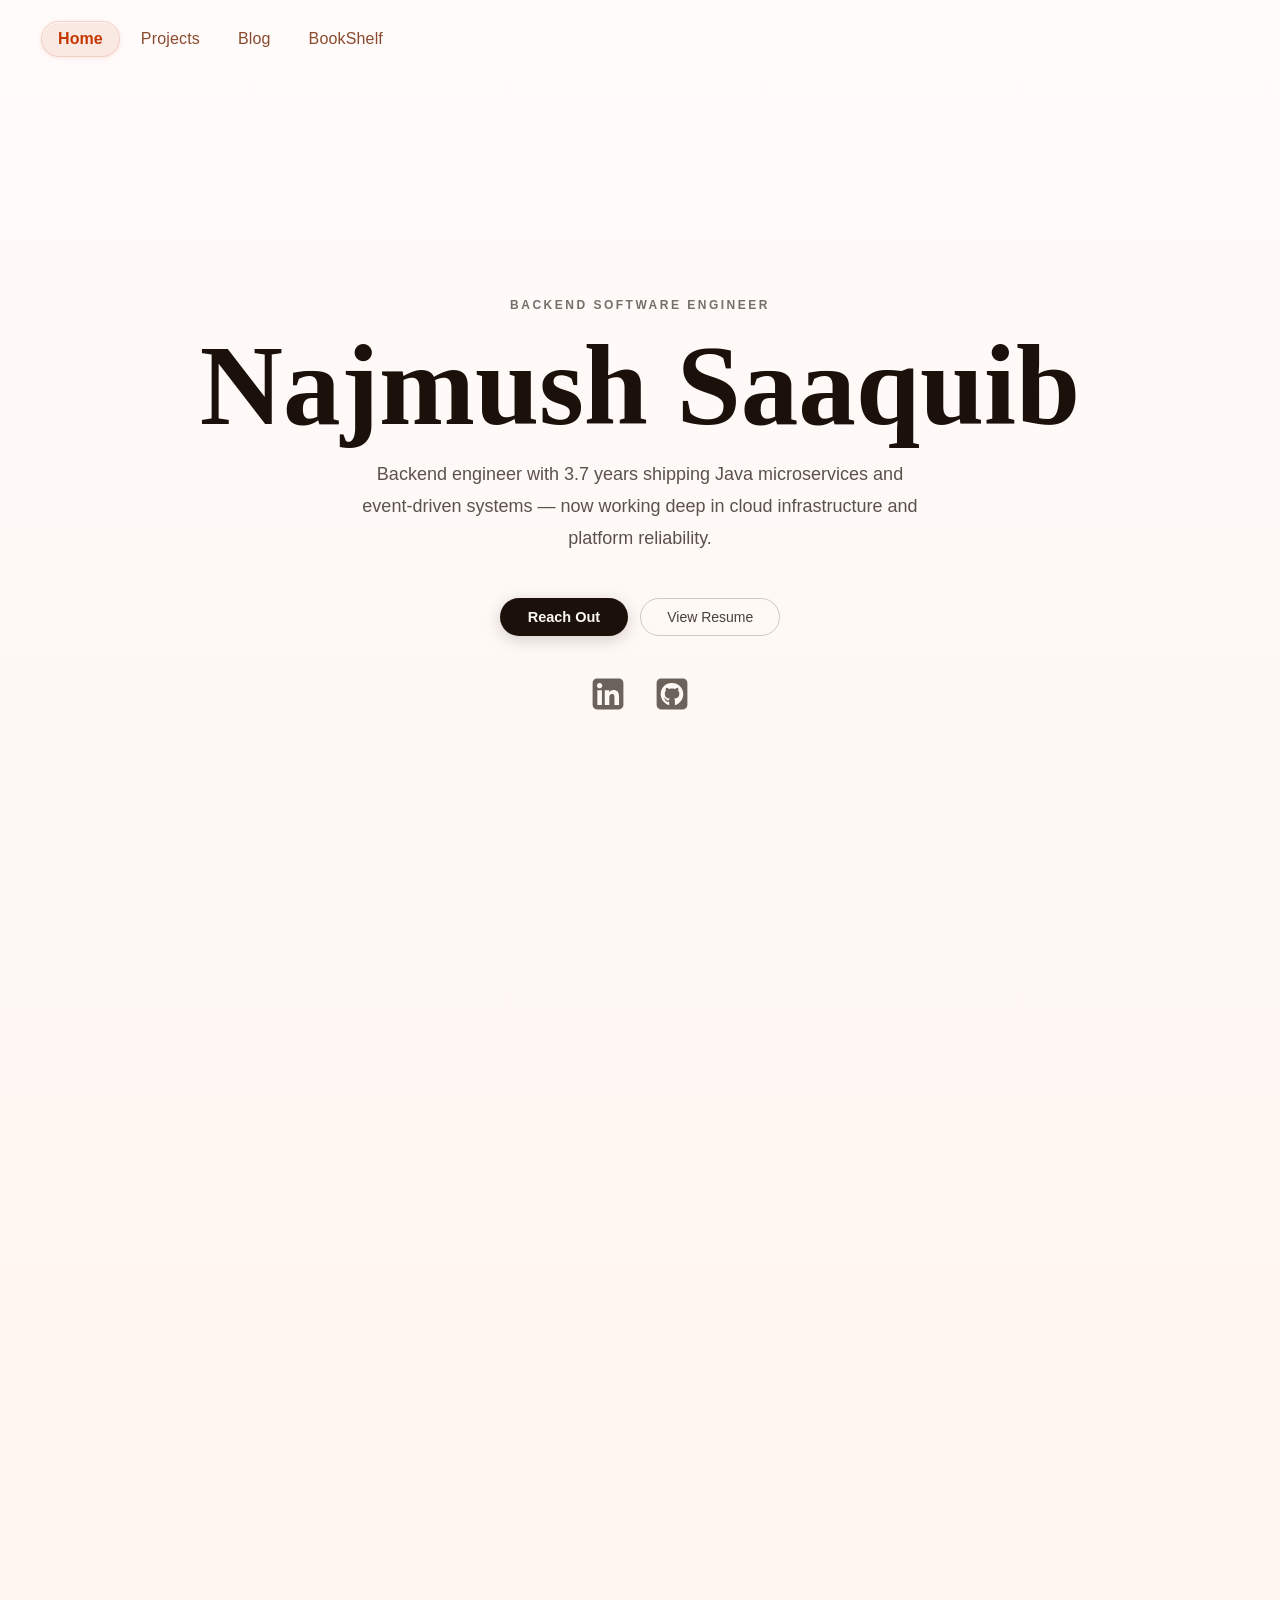
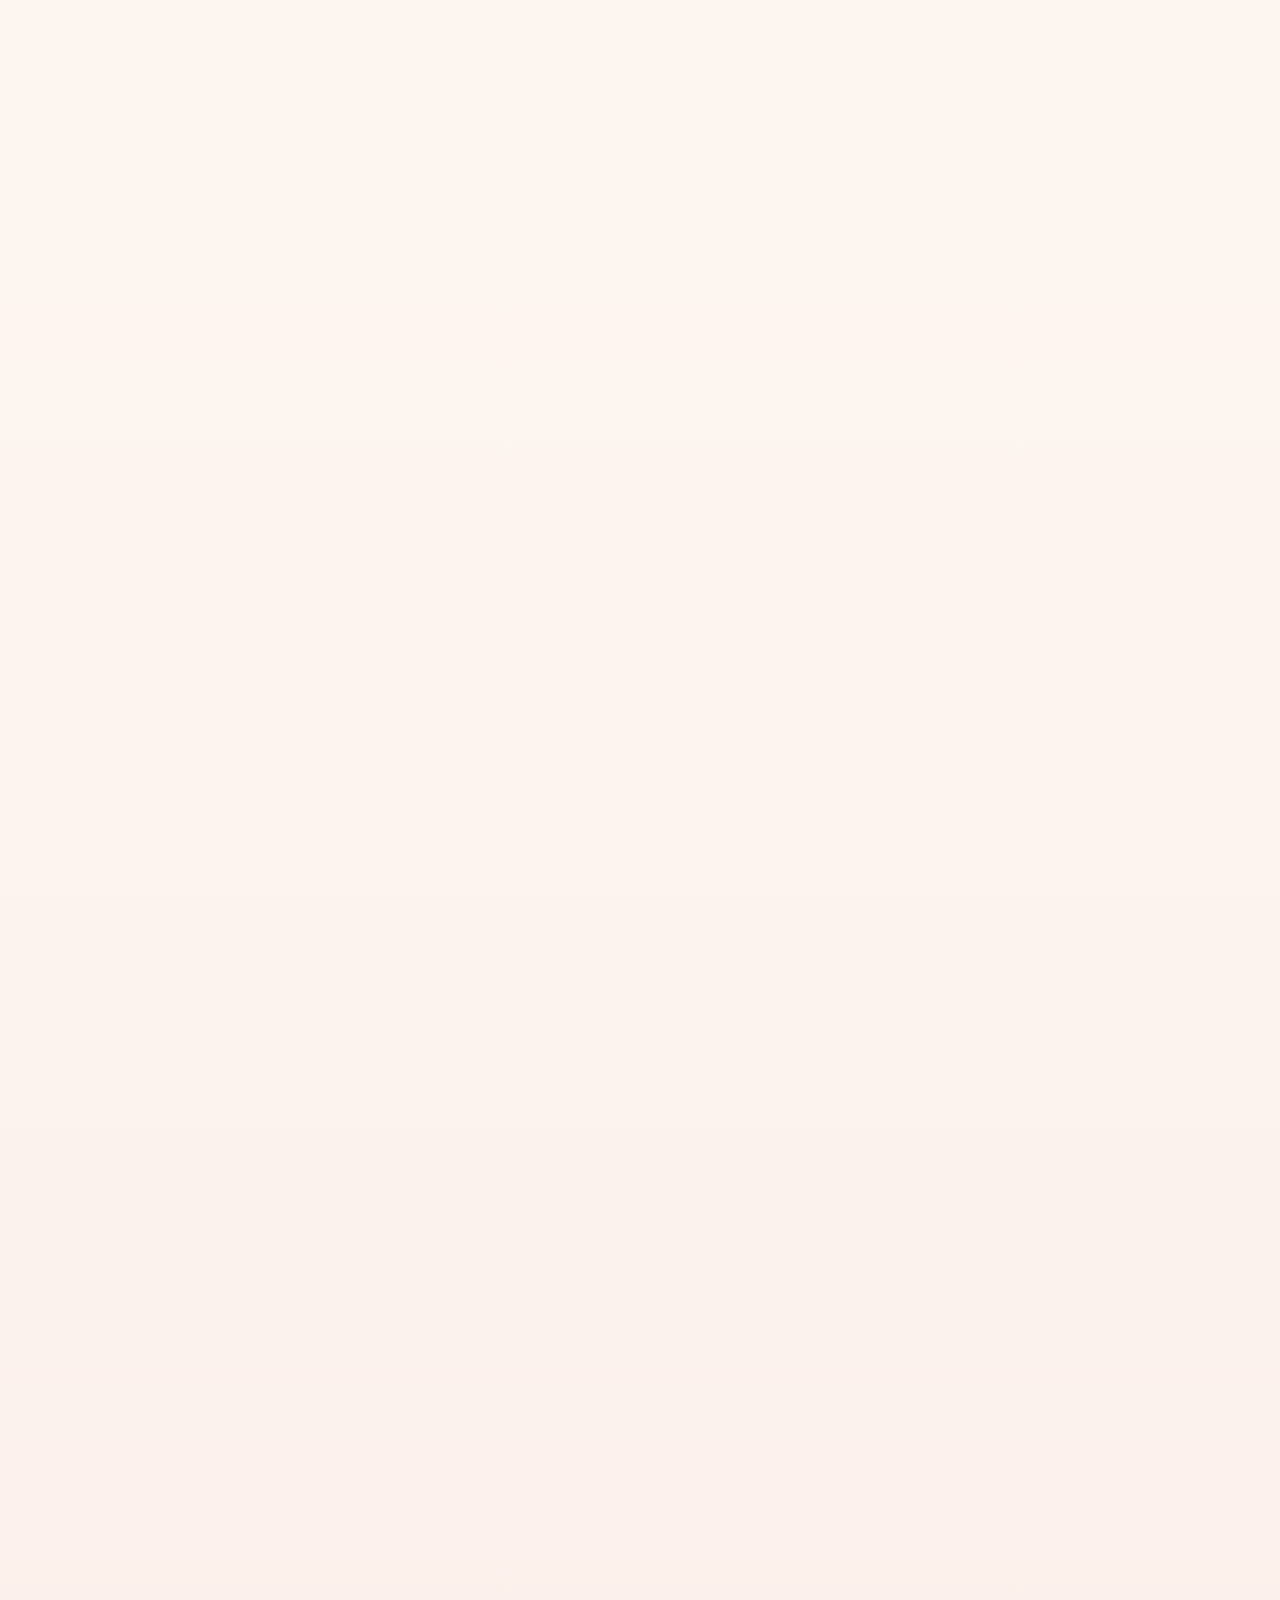
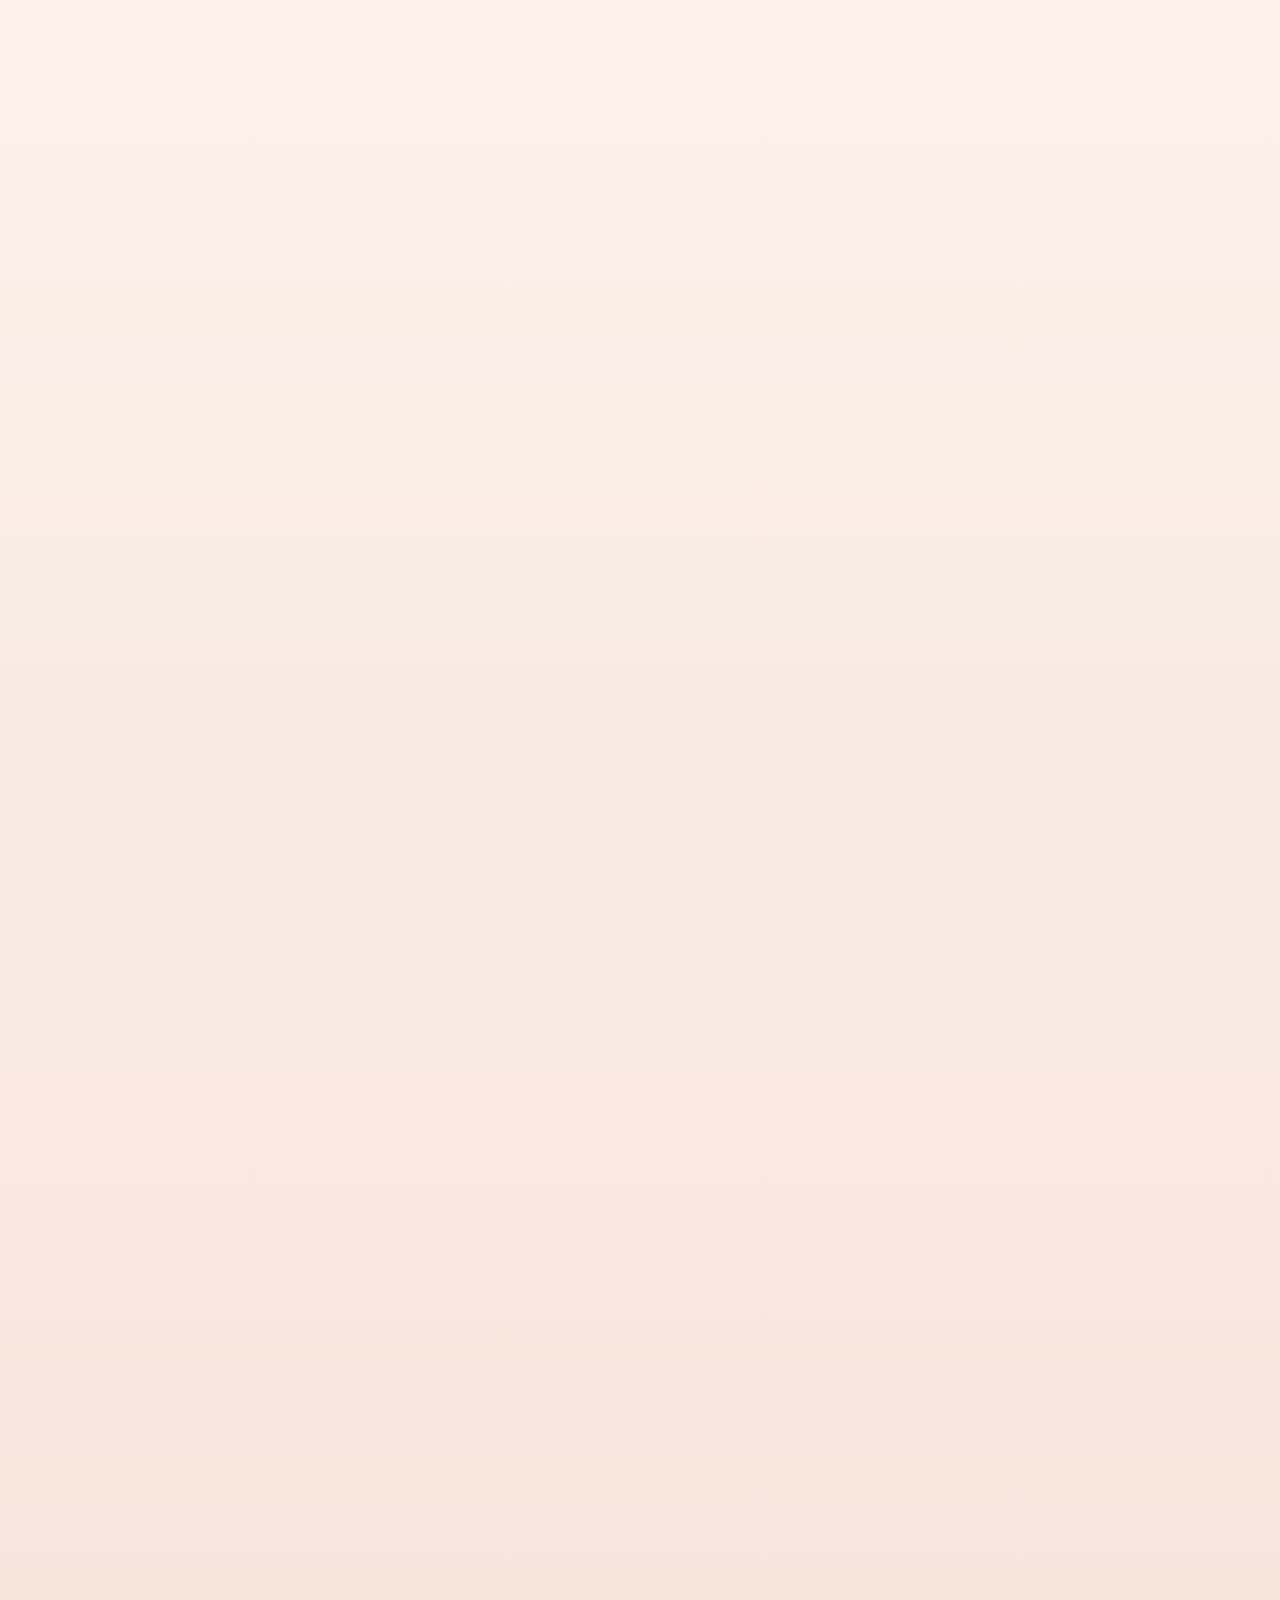
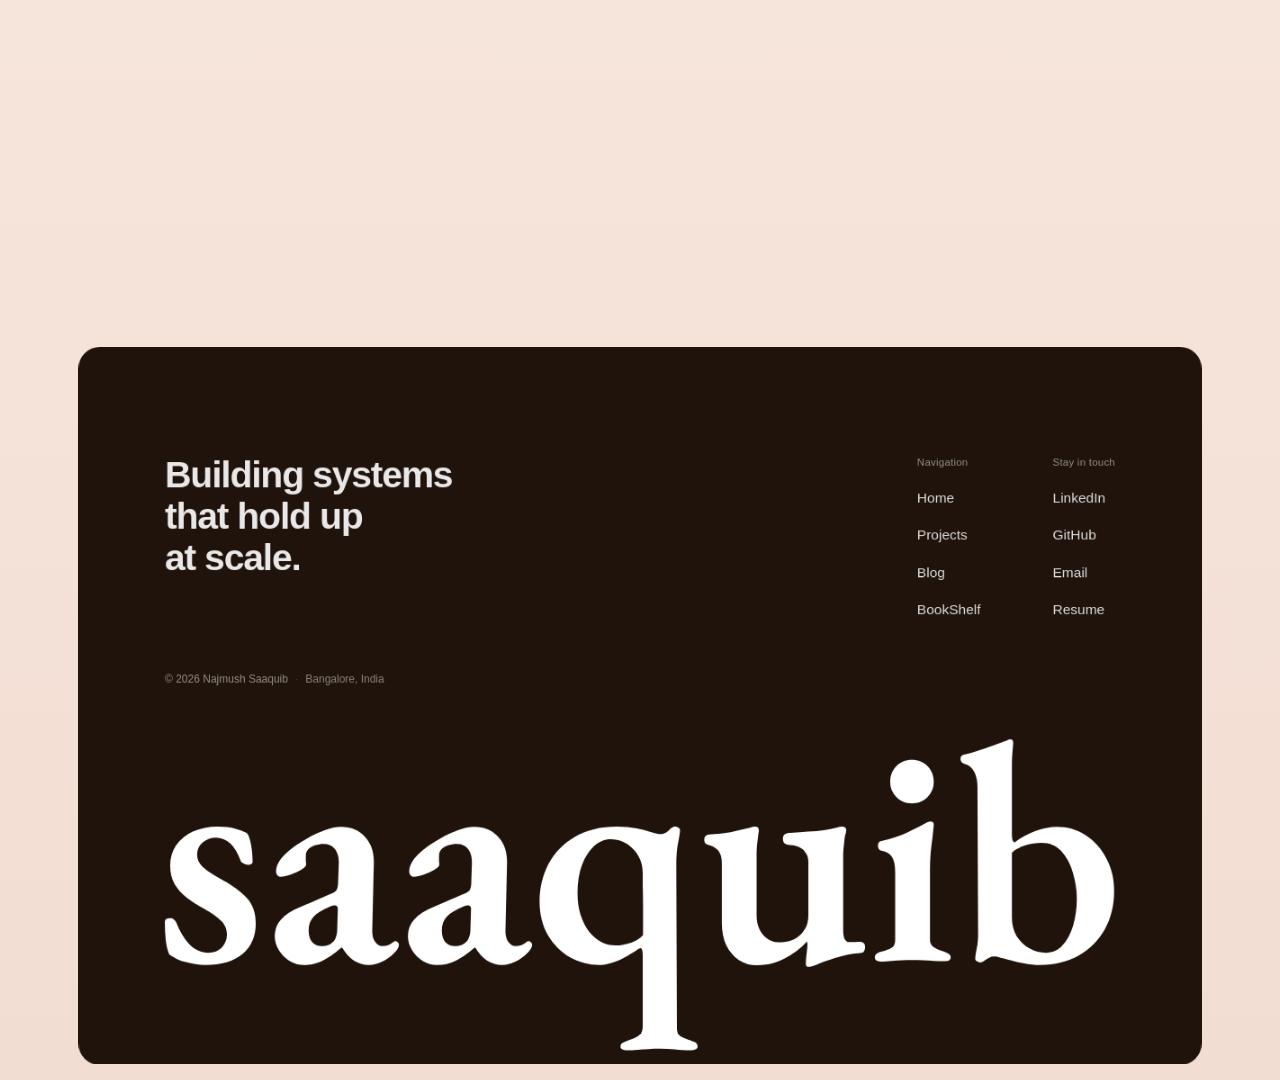
==== commit b67926c0: "chore: deploy from personal-website@d0a93518283f8a385b7ff3ad1d9a7da9a1c7fd5c najmushsaaquib/personal" ====
--- a/index.html
+++ b/index.html
@@ -1 +1 @@
-<!DOCTYPE html><!--35KWAq_Ft9oEfHy8qM_D9--><html lang="en"><head><meta charSet="utf-8"/><meta name="viewport" content="width=device-width, initial-scale=1"/><link rel="preload" href="/_next/static/media/23081e227a96aa1a-s.p.woff2" as="font" crossorigin="" type="font/woff2"/><link rel="preload" href="/_next/static/media/558ca1a6aa3cb55e-s.p.woff2" as="font" crossorigin="" type="font/woff2"/><link rel="preload" href="/_next/static/media/e4af272ccee01ff0-s.p.woff2" as="font" crossorigin="" type="font/woff2"/><link rel="preload" as="image" href="/assets/avatar.webp"/><link rel="preload" as="image" href="/assets/saaquib-footer.svg"/><link rel="stylesheet" href="/_next/static/css/f60620c0efbd0b44.css" data-precedence="next"/><link rel="stylesheet" href="/_next/static/css/99756d426a54c66d.css" data-precedence="next"/><link rel="preload" as="script" fetchPriority="low" href="/_next/static/chunks/webpack-cb26fee3f42bd1a7.js"/><script src="/_next/static/chunks/4bd1b696-409494caf8c83275.js" async=""></script><script src="/_next/static/chunks/ed9f2dc4-0cb6c36313629af0.js" async=""></script><script src="/_next/static/chunks/255-a834eb2ee053f001.js" async=""></script><script src="/_next/static/chunks/main-app-474b839e36251cab.js" async=""></script><script src="/_next/static/chunks/560-0fa2a4610c245cfe.js" async=""></script><script src="/_next/static/chunks/512-5f34cc7581bc2734.js" async=""></script><script src="/_next/static/chunks/470-509233fb00c6b4aa.js" async=""></script><script src="/_next/static/chunks/683-7a0d35f162c09fcd.js" async=""></script><script src="/_next/static/chunks/app/layout-1ccde085ed6ee382.js" async=""></script><script src="/_next/static/chunks/app/template-ad3a63b1b6d19aec.js" async=""></script><script src="/_next/static/chunks/619-64ceec4d760a900c.js" async=""></script><script src="/_next/static/chunks/app/not-found-594dde140de23103.js" async=""></script><script src="/_next/static/chunks/800-a38adf37c6b13d55.js" async=""></script><script src="/_next/static/chunks/app/page-70541dbc81df382f.js" async=""></script><meta name="next-size-adjust" content=""/><meta name="theme-color" content="#1f130c"/><title>Najmush Saaquib — Senior Backend Engineer</title><meta name="description" content="Senior Backend Engineer specialising in distributed systems, microservices, event-driven architecture, and scalable APIs. Based in Bangalore, India."/><link rel="canonical" href="https://najmushsaaquib.com"/><meta property="og:title" content="Najmush Saaquib — Senior Backend Engineer"/><meta property="og:description" content="Senior Backend Engineer specialising in distributed systems, microservices, event-driven architecture, and scalable APIs."/><meta property="og:url" content="https://najmushsaaquib.com"/><meta property="og:type" content="website"/><meta name="twitter:card" content="summary_large_image"/><meta name="twitter:title" content="Najmush Saaquib — Portfolio"/><meta name="twitter:description" content="Senior Backend Engineer focused on distributed systems, microservices, and scalable APIs."/><meta name="twitter:image" content="https://najmushsaaquib.com/assets/avatar.jpg"/><link rel="icon" href="/favicon.png"/><script src="/_next/static/chunks/polyfills-42372ed130431b0a.js" noModule=""></script></head><body class="__variable_7b9aac __variable_fa2f99 __variable_6d24ac"><div hidden=""><!--$--><!--/$--></div><a href="#main-content" class="skip-link">Skip to main content</a><div style="opacity:0"><header class="header header--ghost" role="banner" style="pointer-events:auto;opacity:1;transform:none"><div class="header-inner"><nav class="nav-links" aria-label="Primary Navigation"><a class="nav-link nav-link--active" href="/">Home</a><a class="nav-link " href="/projects">Projects</a><a class="nav-link " href="/blog">Blog</a><a class="nav-link " href="/bookshelf">BookShelf</a></nav><button class="mobile-btn" aria-label="Open menu" aria-expanded="false"><svg xmlns="http://www.w3.org/2000/svg" width="20" height="20" viewBox="0 0 24 24" fill="none" stroke="currentColor" stroke-width="2.2" stroke-linecap="round" stroke-linejoin="round" class="lucide lucide-menu" aria-hidden="true"><path d="M4 5h16"></path><path d="M4 12h16"></path><path d="M4 19h16"></path></svg></button><div class="header-right"><a class="header-brand header-brand--mobile" href="/"><img src="/assets/avatar.webp" alt="Najmush avatar" width="30" height="30" class="header-avatar" loading="eager" decoding="async"/><span class="header-brand-name">najmush</span></a></div></div></header><main id="main-content"><div class="light-zone"><section class="hero center" aria-labelledby="hero-title"><div class="container"><p class="hero-eyebrow" style="opacity:0;transform:translateY(22px)">Backend Software Engineer</p><h1 id="hero-title" class="title title-lg" style="opacity:0;transform:translateY(22px)">Najmush Saaquib</h1><p class="hero-tagline" style="opacity:0;transform:translateY(22px)">Backend engineer with 3.7 years shipping Java microservices and event-driven systems — now working deep in cloud infrastructure and platform reliability.</p><div class="hero-ctas" style="opacity:0;transform:translateY(22px)"><a href="mailto:mail@najmushsaaquib.com" class="cta-fill" tabindex="0">Reach Out</a><a href="https://tinyurl.com/najmush-resume" target="_blank" rel="noreferrer" class="cta-outline" tabindex="0">View Resume</a></div><div class="center socials" style="margin-top:36px;opacity:0;transform:translateY(22px)"><a href="https://linkedin.com/in/najmushsaaquib/" target="_blank" rel="noreferrer" style="display:inline-flex;color:#1c110a;opacity:0.65"><svg width="46" height="46" viewBox="0 0 640 640" fill="currentColor" aria-label="LinkedIn" role="img"><path d="M160 96C124.7 96 96 124.7 96 160L96 480C96 515.3 124.7 544 160 544L480 544C515.3 544 544 515.3 544 480L544 160C544 124.7 515.3 96 480 96L160 96zM165 266.2L231.5 266.2L231.5 480L165 480L165 266.2zM236.7 198.5C236.7 219.8 219.5 237 198.2 237C176.9 237 159.7 219.8 159.7 198.5C159.7 177.2 176.9 160 198.2 160C219.5 160 236.7 177.2 236.7 198.5zM413.9 480L413.9 376C413.9 351.2 413.4 319.3 379.4 319.3C344.8 319.3 339.5 346.3 339.5 374.2L339.5 480L273.1 480L273.1 266.2L336.8 266.2L336.8 295.4L337.7 295.4C346.6 278.6 368.3 260.9 400.6 260.9C467.8 260.9 480.3 305.2 480.3 362.8L480.3 480L413.9 480z"></path></svg></a><a href="https://github.com/najmushsaaquib" target="_blank" rel="noreferrer" style="display:inline-flex;color:#1c110a;opacity:0.65"><svg width="46" height="46" viewBox="0 0 640 640" fill="currentColor" aria-label="GitHub" role="img"><path d="M544 160C544 124.7 515.3 96 480 96L160 96C124.7 96 96 124.7 96 160L96 480C96 515.3 124.7 544 160 544L480 544C515.3 544 544 515.3 544 480L544 160zM361.8 471.7C361.8 469.9 361.8 465.7 361.9 460.1C362 448.7 362 431.3 362 416.4C362 400.8 356.8 390.9 350.7 385.7C387.7 381.6 426.7 376.5 426.7 312.6C426.7 294.4 420.2 285.3 409.6 273.6C411.3 269.3 417 251.6 407.9 228.6C394 224.3 362.2 246.5 362.2 246.5C335.6 239 305.6 239 279 246.5C279 246.5 247.2 224.3 233.3 228.6C224.2 251.5 229.8 269.2 231.6 273.6C221 285.3 216 294.4 216 312.6C216 376.2 253.3 381.6 290.3 385.7C285.5 390 281.2 397.4 279.7 408C270.2 412.3 245.9 419.7 231.4 394.1C222.3 378.3 205.9 377 205.9 377C189.7 376.8 204.8 387.2 204.8 387.2C215.6 392.2 223.2 411.4 223.2 411.4C232.9 441.1 279.3 431.1 279.3 431.1C279.3 440.1 279.4 452.8 279.4 461.7C279.4 466.5 279.5 470.3 279.5 471.7C279.5 476 276.5 481.2 268 479.7C202 457.6 155.8 394.8 155.8 321.4C155.8 229.6 226 159.9 317.8 159.9C409.6 159.9 484 229.6 484 321.4C484.1 394.8 439.3 457.7 373.3 479.7C364.9 481.2 361.8 476 361.8 471.7zM271.3 416.9C271.1 415.4 272.4 414.1 274.3 413.7C276.2 413.5 278 414.3 278.2 415.6C278.5 416.9 277.2 418.2 275.2 418.6C273.3 419 271.5 418.2 271.3 416.9zM262.2 420.1C260 420.3 258.5 419.2 258.5 417.7C258.5 416.4 260 415.3 262 415.3C263.9 415.1 265.7 416.2 265.7 417.7C265.7 419 264.2 420.1 262.2 420.1zM247.9 417.9C246 417.5 244.7 416 245.1 414.7C245.5 413.4 247.5 412.8 249.2 413.2C251.2 413.8 252.5 415.3 252 416.6C251.6 417.9 249.6 418.5 247.9 417.9zM235.4 410.6C233.9 409.3 233.5 407.4 234.5 406.5C235.4 405.4 237.3 405.6 238.8 407.1C240.1 408.4 240.6 410.4 239.7 411.2C238.8 412.3 236.9 412.1 235.4 410.6zM226.9 400.6C225.8 399.1 225.8 397.4 226.9 396.7C228 395.8 229.7 396.5 230.6 398C231.7 399.5 231.7 401.3 230.6 402.1C229.7 402.7 228 402.1 226.9 400.6zM220.6 391.8C219.5 390.5 219.3 389 220.2 388.3C221.1 387.4 222.6 387.9 223.7 388.9C224.8 390.2 225 391.7 224.1 392.4C223.2 393.3 221.7 392.8 220.6 391.8zM214.6 385.4C213.3 384.8 212.7 383.7 213.1 382.8C213.5 382.2 214.6 381.9 215.9 382.4C217.2 383.1 217.8 384.2 217.4 385C217 385.9 215.7 386.1 214.6 385.4z"></path></svg></a></div></div></section><section id="about" class="section"><div class="container"><div style="opacity:0;transform:translateY(28px)"><span class="section-label">About</span><h2 class="section-heading">Who I am</h2></div><div class="about-content" style="opacity:0;transform:translateY(28px)"><picture class="about-avatar"><source srcSet="/assets/avatar.webp" type="image/webp"/><img src="/assets/avatar.jpg" alt="Najmush Saaquib" loading="lazy" decoding="async" style="width:100%;height:100%;object-fit:cover;display:block"/></picture><p>I&#x27;m a backend software engineer based in Bangalore, India — originally from Gopalganj, Bihar, raised in Delhi. I focus on building reliable, scalable systems: distributed architectures, microservices, event-driven pipelines, and APIs designed to hold up as products grow.</p><p>I enjoy understanding how systems evolve under scale and prefer environments where engineers work closely to solve real problems. My primary background is Java and Spring Boot. At Capillary Technologies, I&#x27;ve moved into Platform &amp; Infrastructure — working on AWS, cloud reliability, and distributed system performance.</p><div class="about-interests"><span class="interest-tag">Distributed Systems</span><span class="interest-tag">Backend Scalability</span><span class="interest-tag">Cloud Infrastructure</span><span class="interest-tag">System Design</span><span class="interest-tag">Performance Optimization</span></div></div></div></section><section id="experience" class="section"><div class="container"><div style="opacity:0;transform:translateY(28px)"><span class="section-label">Experience</span><h2 class="section-heading">Where I&#x27;ve worked</h2></div><div class="timeline"><div class="timeline-card" style="opacity:0;transform:translateY(28px)"><div class="timeline-header"><h3 class="timeline-company">Capillary Technologies</h3><span class="timeline-badge">Current</span></div><p class="timeline-role">Senior Software Development Engineer<!-- -->  ·  <!-- -->Jan 2026 — Present</p><ul class="timeline-bullets"><li>Took full ownership of FT Extensions (Loopback 4), a critical platform service with knowledge siloed in a single architect — mapped the system end-to-end and proposed an automated test suite to improve reliability and observability.</li><li>Transitioned to Platform &amp; Infrastructure to bridge a resourcing gap; currently working on AWS infrastructure, service performance, and distributed system reliability.</li></ul></div><div class="timeline-card" style="opacity:0;transform:translateY(28px)"><div class="timeline-header"><h3 class="timeline-company">NoBroker Technologies</h3></div><p class="timeline-role">Senior Software Development Engineer<!-- -->  ·  <!-- -->July 2022 — January 2026</p><ul class="timeline-bullets"><li>Promoted to Senior SDE in July 2025 for consistent ownership of critical platform systems across the engineering org.</li><li>Built end-to-end B2B AC Cleaning Subscription system — billing, scheduling, and automated partner allocation — generating ₹48L+ in new revenue through enterprise vendor onboarding.</li><li>Led revamp of the My Bookings platform, consolidating booking management, cancellations, rescheduling, refunds, and subscriptions into a single unified system.</li><li>Designed Redis-backed real-time APIs powering the NoBroker homepage for 100K+ daily active users, improving latency and doubling view-to-click conversion rates.</li><li>Developed event-driven Kafka pipelines for real-time data ingestion and processing, reducing API response times by 60%.</li><li>Built a communication aggregation layer unifying SMS, WhatsApp, and Email into a single API surface, enabling 360° customer visibility for support teams.</li></ul></div></div></div></section><section id="projects" class="section"><div class="container"><div style="opacity:0;transform:translateY(28px)"><span class="section-label">Projects</span><h2 class="section-heading">Things I&#x27;ve built</h2></div><div class="projects-grid"><div class="project-card" style="opacity:0;transform:translateY(28px)"><span class="impact-badge">Full ownership · 0 docs → fully mapped</span><h3 class="project-card-title">FT Extensions Platform</h3><p class="project-card-desc">Took sole ownership of FT Extensions (Loopback 4), a critical platform service previously siloed in a single architect. Mapped the system end-to-end, documented internals, and designed an automated test suite to improve reliability and observability.</p><div class="project-tech"><span class="project-tech-tag">Node.js</span><span class="project-tech-tag">Loopback 4</span><span class="project-tech-tag">TypeScript</span></div></div><div class="project-card" style="opacity:0;transform:translateY(28px)"><span class="impact-badge">₹48L+ new revenue</span><h3 class="project-card-title">B2B AC Cleaning Subscriptions</h3><p class="project-card-desc">End-to-end subscription product: recurring billing engine, dynamic scheduling, and automated partner allocation for a B2B services vertical.</p><div class="project-tech"><span class="project-tech-tag">Java</span><span class="project-tech-tag">Spring Boot</span><span class="project-tech-tag">MySQL</span><span class="project-tech-tag">Kafka</span></div></div><div class="project-card" style="opacity:0;transform:translateY(28px)"><span class="impact-badge">100K+ daily users</span><h3 class="project-card-title">Redis-Optimised Homepage APIs</h3><p class="project-card-desc">Designed and built low-latency read APIs with aggressive Redis caching strategies powering the NoBroker public homepage.</p><div class="project-tech"><span class="project-tech-tag">Java</span><span class="project-tech-tag">Redis</span><span class="project-tech-tag">Spring Boot</span><span class="project-tech-tag">MySQL</span></div></div><div class="project-card" style="opacity:0;transform:translateY(28px)"><span class="impact-badge">Unified 4 systems</span><h3 class="project-card-title">My Bookings Platform</h3><p class="project-card-desc">Consolidated booking management, cancellations, refund processing, and subscriptions into a single unified platform, replacing fragmented legacy flows.</p><div class="project-tech"><span class="project-tech-tag">Java</span><span class="project-tech-tag">Spring Boot</span><span class="project-tech-tag">MySQL</span><span class="project-tech-tag">Redis</span></div></div><div class="project-card" style="opacity:0;transform:translateY(28px)"><span class="impact-badge">3 channels → 1 API</span><h3 class="project-card-title">Communication Aggregation Layer</h3><p class="project-card-desc">Built a single API surface that unified SMS, WhatsApp, and Email delivery — abstracting vendor-specific logic behind a consistent interface.</p><div class="project-tech"><span class="project-tech-tag">Java</span><span class="project-tech-tag">Spring Boot</span><span class="project-tech-tag">MySQL</span><span class="project-tech-tag">REST APIs</span></div></div></div></div></section><section id="skills" class="section"><div class="container"><div style="opacity:0;transform:translateY(24px)"><span class="section-label">Skills</span><h2 class="section-heading">What I work with</h2></div><div class="skills-grid"><div class="skill-group" style="opacity:0;transform:translateY(24px)"><p class="skill-group-label">Languages</p><div class="skill-tags"><span class="skill-tag">Java</span><span class="skill-tag">JavaScript</span><span class="skill-tag">TypeScript</span></div></div><div class="skill-group" style="opacity:0;transform:translateY(24px)"><p class="skill-group-label">Backend</p><div class="skill-tags"><span class="skill-tag">Spring Boot</span><span class="skill-tag">Node.js</span><span class="skill-tag">REST APIs</span><span class="skill-tag">Hibernate</span></div></div><div class="skill-group" style="opacity:0;transform:translateY(24px)"><p class="skill-group-label">Data Stores</p><div class="skill-tags"><span class="skill-tag">MySQL</span><span class="skill-tag">MongoDB</span><span class="skill-tag">ElasticSearch</span><span class="skill-tag">Redis</span></div></div><div class="skill-group" style="opacity:0;transform:translateY(24px)"><p class="skill-group-label">Messaging</p><div class="skill-tags"><span class="skill-tag">Apache Kafka</span></div></div><div class="skill-group" style="opacity:0;transform:translateY(24px)"><p class="skill-group-label">Infrastructure</p><div class="skill-tags"><span class="skill-tag">AWS</span><span class="skill-tag">Docker</span><span class="skill-tag">Kubernetes</span><span class="skill-tag">Jenkins</span><span class="skill-tag">Maven</span></div></div><div class="skill-group" style="opacity:0;transform:translateY(24px)"><p class="skill-group-label">Architecture</p><div class="skill-tags"><span class="skill-tag">Microservices</span><span class="skill-tag">Event-Driven Systems</span><span class="skill-tag">Caching Strategies</span><span class="skill-tag">System Design</span></div></div></div></div></section><section id="contact" class="section"><div class="container"><div class="contact-inner" style="opacity:0;transform:translateY(24px)"><span class="section-label">Contact</span><h2 class="section-heading" style="margin-bottom:20px">Let&#x27;s connect</h2><p style="opacity:0;transform:translateY(24px)">Open to interesting backend engineering conversations — distributed systems, system design, or just comparing notes on scaling challenges.</p><a href="mailto:mail@najmushsaaquib.com" class="cta-fill" tabindex="0" style="display:inline-flex">Send an Email</a><div class="contact-links" style="opacity:0;transform:translateY(24px)"><a href="https://linkedin.com/in/najmushsaaquib/" target="_blank" rel="noreferrer" class="contact-link"><svg width="16" height="16" viewBox="0 0 640 640" fill="currentColor" aria-label="LinkedIn" role="img"><path d="M160 96C124.7 96 96 124.7 96 160L96 480C96 515.3 124.7 544 160 544L480 544C515.3 544 544 515.3 544 480L544 160C544 124.7 515.3 96 480 96L160 96zM165 266.2L231.5 266.2L231.5 480L165 480L165 266.2zM236.7 198.5C236.7 219.8 219.5 237 198.2 237C176.9 237 159.7 219.8 159.7 198.5C159.7 177.2 176.9 160 198.2 160C219.5 160 236.7 177.2 236.7 198.5zM413.9 480L413.9 376C413.9 351.2 413.4 319.3 379.4 319.3C344.8 319.3 339.5 346.3 339.5 374.2L339.5 480L273.1 480L273.1 266.2L336.8 266.2L336.8 295.4L337.7 295.4C346.6 278.6 368.3 260.9 400.6 260.9C467.8 260.9 480.3 305.2 480.3 362.8L480.3 480L413.9 480z"></path></svg>LinkedIn</a><a href="https://github.com/najmushsaaquib" target="_blank" rel="noreferrer" class="contact-link"><svg width="16" height="16" viewBox="0 0 640 640" fill="currentColor" aria-label="GitHub" role="img"><path d="M544 160C544 124.7 515.3 96 480 96L160 96C124.7 96 96 124.7 96 160L96 480C96 515.3 124.7 544 160 544L480 544C515.3 544 544 515.3 544 480L544 160zM361.8 471.7C361.8 469.9 361.8 465.7 361.9 460.1C362 448.7 362 431.3 362 416.4C362 400.8 356.8 390.9 350.7 385.7C387.7 381.6 426.7 376.5 426.7 312.6C426.7 294.4 420.2 285.3 409.6 273.6C411.3 269.3 417 251.6 407.9 228.6C394 224.3 362.2 246.5 362.2 246.5C335.6 239 305.6 239 279 246.5C279 246.5 247.2 224.3 233.3 228.6C224.2 251.5 229.8 269.2 231.6 273.6C221 285.3 216 294.4 216 312.6C216 376.2 253.3 381.6 290.3 385.7C285.5 390 281.2 397.4 279.7 408C270.2 412.3 245.9 419.7 231.4 394.1C222.3 378.3 205.9 377 205.9 377C189.7 376.8 204.8 387.2 204.8 387.2C215.6 392.2 223.2 411.4 223.2 411.4C232.9 441.1 279.3 431.1 279.3 431.1C279.3 440.1 279.4 452.8 279.4 461.7C279.4 466.5 279.5 470.3 279.5 471.7C279.5 476 276.5 481.2 268 479.7C202 457.6 155.8 394.8 155.8 321.4C155.8 229.6 226 159.9 317.8 159.9C409.6 159.9 484 229.6 484 321.4C484.1 394.8 439.3 457.7 373.3 479.7C364.9 481.2 361.8 476 361.8 471.7zM271.3 416.9C271.1 415.4 272.4 414.1 274.3 413.7C276.2 413.5 278 414.3 278.2 415.6C278.5 416.9 277.2 418.2 275.2 418.6C273.3 419 271.5 418.2 271.3 416.9zM262.2 420.1C260 420.3 258.5 419.2 258.5 417.7C258.5 416.4 260 415.3 262 415.3C263.9 415.1 265.7 416.2 265.7 417.7C265.7 419 264.2 420.1 262.2 420.1zM247.9 417.9C246 417.5 244.7 416 245.1 414.7C245.5 413.4 247.5 412.8 249.2 413.2C251.2 413.8 252.5 415.3 252 416.6C251.6 417.9 249.6 418.5 247.9 417.9zM235.4 410.6C233.9 409.3 233.5 407.4 234.5 406.5C235.4 405.4 237.3 405.6 238.8 407.1C240.1 408.4 240.6 410.4 239.7 411.2C238.8 412.3 236.9 412.1 235.4 410.6zM226.9 400.6C225.8 399.1 225.8 397.4 226.9 396.7C228 395.8 229.7 396.5 230.6 398C231.7 399.5 231.7 401.3 230.6 402.1C229.7 402.7 228 402.1 226.9 400.6zM220.6 391.8C219.5 390.5 219.3 389 220.2 388.3C221.1 387.4 222.6 387.9 223.7 388.9C224.8 390.2 225 391.7 224.1 392.4C223.2 393.3 221.7 392.8 220.6 391.8zM214.6 385.4C213.3 384.8 212.7 383.7 213.1 382.8C213.5 382.2 214.6 381.9 215.9 382.4C217.2 383.1 217.8 384.2 217.4 385C217 385.9 215.7 386.1 214.6 385.4z"></path></svg>GitHub</a></div><p class="contact-location" style="opacity:0;transform:translateY(24px)">Based in Bangalore, India</p></div></div></section></div></main><div class="footer-tray"><div class="footer-scroll-target"><footer class="footer" role="contentinfo" aria-label="Site footer" style="will-change:transform;transform:translateY(40px) scale(0.9)"><div class="footer-body" style="transform:translateY(32px)"><div class="footer-top"><div class="footer-left"><p class="footer-tag-line">Building systems<br/>that hold up<br/>at scale.</p><div class="footer-meta"><span class="footer-meta-copy">© <!-- -->2026<!-- --> Najmush Saaquib</span><span class="footer-meta-sep">·</span><span class="footer-meta-muted">Bangalore, India</span></div></div><div class="footer-cols"><div class="footer-col"><span class="footer-col-label">Navigation</span><a href="/" class="footer-col-link"><span class="roll-wrap"><span class="roll-text">Home</span><span class="roll-text" aria-hidden="true">Home</span></span></a><a href="/projects" class="footer-col-link"><span class="roll-wrap"><span class="roll-text">Projects</span><span class="roll-text" aria-hidden="true">Projects</span></span></a><a href="/blog" class="footer-col-link"><span class="roll-wrap"><span class="roll-text">Blog</span><span class="roll-text" aria-hidden="true">Blog</span></span></a><a href="/bookshelf" class="footer-col-link"><span class="roll-wrap"><span class="roll-text">BookShelf</span><span class="roll-text" aria-hidden="true">BookShelf</span></span></a></div><div class="footer-col"><span class="footer-col-label">Stay in touch</span><a href="https://linkedin.com/in/najmushsaaquib/" class="footer-col-link" target="_blank" rel="noreferrer"><span class="roll-wrap"><span class="roll-text">LinkedIn</span><span class="roll-text" aria-hidden="true">LinkedIn</span></span></a><a href="https://github.com/najmushsaaquib" class="footer-col-link" target="_blank" rel="noreferrer"><span class="roll-wrap"><span class="roll-text">GitHub</span><span class="roll-text" aria-hidden="true">GitHub</span></span></a><a href="mailto:mail@najmushsaaquib.com" class="footer-col-link"><span class="roll-wrap"><span class="roll-text">Email</span><span class="roll-text" aria-hidden="true">Email</span></span></a><a href="https://tinyurl.com/najmush-resume" class="footer-col-link" target="_blank" rel="noreferrer"><span class="roll-wrap"><span class="roll-text">Resume</span><span class="roll-text" aria-hidden="true">Resume</span></span></a></div></div></div><div class="footer-wordmark" aria-hidden="true"><img src="/assets/saaquib-footer.svg" alt="" class="footer-wordmark-svg" draggable="false"/></div></div></footer></div></div><!--$--><!--/$--></div><script src="/_next/static/chunks/webpack-cb26fee3f42bd1a7.js" id="_R_" async=""></script><script>(self.__next_f=self.__next_f||[]).push([0])</script><script>self.__next_f.push([1,"1:\"$Sreact.fragment\"\n2:I[73136,[\"560\",\"static/chunks/560-0fa2a4610c245cfe.js\",\"512\",\"static/chunks/512-5f34cc7581bc2734.js\",\"470\",\"static/chunks/470-509233fb00c6b4aa.js\",\"683\",\"static/chunks/683-7a0d35f162c09fcd.js\",\"177\",\"static/chunks/app/layout-1ccde085ed6ee382.js\"],\"LazyMotion\"]\n3:I[59698,[\"560\",\"static/chunks/560-0fa2a4610c245cfe.js\",\"512\",\"static/chunks/512-5f34cc7581bc2734.js\",\"470\",\"static/chunks/470-509233fb00c6b4aa.js\",\"683\",\"static/chunks/683-7a0d35f162c09fcd.js\",\"177\",\"static/chunks/app/layout-1ccde085ed6ee382.js\"],\"domAnimation\"]\n4:I[69197,[\"560\",\"static/chunks/560-0fa2a4610c245cfe.js\",\"512\",\"static/chunks/512-5f34cc7581bc2734.js\",\"470\",\"static/chunks/470-509233fb00c6b4aa.js\",\"683\",\"static/chunks/683-7a0d35f162c09fcd.js\",\"177\",\"static/chunks/app/layout-1ccde085ed6ee382.js\"],\"default\"]\n5:I[9766,[],\"\"]\n6:I[55833,[\"560\",\"static/chunks/560-0fa2a4610c245cfe.js\",\"397\",\"static/chunks/app/template-ad3a63b1b6d19aec.js\"],\"default\"]\n7:I[98924,[],\"\"]\n8:I[52619,[\"619\",\"static/chunks/619-64ceec4d760a900c.js\",\"345\",\"static/chunks/app/not-found-594dde140de23103.js\"],\"\"]\n9:I[12741,[\"560\",\"static/chunks/560-0fa2a4610c245cfe.js\",\"512\",\"static/chunks/512-5f34cc7581bc2734.js\",\"619\",\"static/chunks/619-64ceec4d760a900c.js\",\"470\",\"static/chunks/470-509233fb00c6b4aa.js\",\"800\",\"static/chunks/800-a38adf37c6b13d55.js\",\"974\",\"static/chunks/app/page-70541dbc81df382f.js\"],\"default\"]\na:I[58637,[\"560\",\"static/chunks/560-0fa2a4610c245cfe.js\",\"512\",\"static/chunks/512-5f34cc7581bc2734.js\",\"619\",\"static/chunks/619-64ceec4d760a900c.js\",\"470\",\"static/chunks/470-509233fb00c6b4aa.js\",\"800\",\"static/chunks/800-a38adf37c6b13d55.js\",\"974\",\"static/chunks/app/page-70541dbc81df382f.js\"],\"default\"]\nb:I[21072,[\"560\",\"static/chunks/560-0fa2a4610c245cfe.js\",\"512\",\"static/chunks/512-5f34cc7581bc2734.js\",\"619\",\"static/chunks/619-64ceec4d760a900c.js\",\"470\",\"static/chunks/470-509233fb00c6b4aa.js\",\"800\",\"static/chunks/800-a38adf37c6b13d55.js\",\"974\",\"static/chunks/app/page-70541dbc81df382f.js\"],\"default\"]\nc:I[41891,[\"560\",\"static/chunks/560-0fa2a4610c245cfe"])</script><script>self.__next_f.push([1,".js\",\"512\",\"static/chunks/512-5f34cc7581bc2734.js\",\"619\",\"static/chunks/619-64ceec4d760a900c.js\",\"470\",\"static/chunks/470-509233fb00c6b4aa.js\",\"800\",\"static/chunks/800-a38adf37c6b13d55.js\",\"974\",\"static/chunks/app/page-70541dbc81df382f.js\"],\"default\"]\nd:I[28564,[\"560\",\"static/chunks/560-0fa2a4610c245cfe.js\",\"512\",\"static/chunks/512-5f34cc7581bc2734.js\",\"619\",\"static/chunks/619-64ceec4d760a900c.js\",\"470\",\"static/chunks/470-509233fb00c6b4aa.js\",\"800\",\"static/chunks/800-a38adf37c6b13d55.js\",\"974\",\"static/chunks/app/page-70541dbc81df382f.js\"],\"default\"]\ne:I[68898,[\"560\",\"static/chunks/560-0fa2a4610c245cfe.js\",\"512\",\"static/chunks/512-5f34cc7581bc2734.js\",\"619\",\"static/chunks/619-64ceec4d760a900c.js\",\"470\",\"static/chunks/470-509233fb00c6b4aa.js\",\"800\",\"static/chunks/800-a38adf37c6b13d55.js\",\"974\",\"static/chunks/app/page-70541dbc81df382f.js\"],\"default\"]\nf:I[46795,[\"560\",\"static/chunks/560-0fa2a4610c245cfe.js\",\"512\",\"static/chunks/512-5f34cc7581bc2734.js\",\"619\",\"static/chunks/619-64ceec4d760a900c.js\",\"470\",\"static/chunks/470-509233fb00c6b4aa.js\",\"800\",\"static/chunks/800-a38adf37c6b13d55.js\",\"974\",\"static/chunks/app/page-70541dbc81df382f.js\"],\"default\"]\n10:I[33370,[\"560\",\"static/chunks/560-0fa2a4610c245cfe.js\",\"512\",\"static/chunks/512-5f34cc7581bc2734.js\",\"619\",\"static/chunks/619-64ceec4d760a900c.js\",\"470\",\"static/chunks/470-509233fb00c6b4aa.js\",\"800\",\"static/chunks/800-a38adf37c6b13d55.js\",\"974\",\"static/chunks/app/page-70541dbc81df382f.js\"],\"default\"]\n11:I[24431,[],\"OutletBoundary\"]\n13:I[15278,[],\"AsyncMetadataOutlet\"]\n15:I[24431,[],\"ViewportBoundary\"]\n17:I[24431,[],\"MetadataBoundary\"]\n18:\"$Sreact.suspense\"\n1a:I[57150,[],\"\"]\n:HL[\"/_next/static/media/23081e227a96aa1a-s.p.woff2\",\"font\",{\"crossOrigin\":\"\",\"type\":\"font/woff2\"}]\n:HL[\"/_next/static/media/558ca1a6aa3cb55e-s.p.woff2\",\"font\",{\"crossOrigin\":\"\",\"type\":\"font/woff2\"}]\n:HL[\"/_next/static/media/e4af272ccee01ff0-s.p.woff2\",\"font\",{\"crossOrigin\":\"\",\"type\":\"font/woff2\"}]\n:HL[\"/_next/static/css/f60620c0efbd0b44.css\",\"style\"]\n:HL[\"/_next/static/css/99756d426a54c66d.css\",\"st"])</script><script>self.__next_f.push([1,"yle\"]\n"])</script><script>self.__next_f.push([1,"0:{\"P\":null,\"b\":\"35KWAq-Ft9oEfHy8qM-D9\",\"p\":\"\",\"c\":[\"\",\"\"],\"i\":false,\"f\":[[[\"\",{\"children\":[\"__PAGE__\",{}]},\"$undefined\",\"$undefined\",true],[\"\",[\"$\",\"$1\",\"c\",{\"children\":[[[\"$\",\"link\",\"0\",{\"rel\":\"stylesheet\",\"href\":\"/_next/static/css/f60620c0efbd0b44.css\",\"precedence\":\"next\",\"crossOrigin\":\"$undefined\",\"nonce\":\"$undefined\"}],[\"$\",\"link\",\"1\",{\"rel\":\"stylesheet\",\"href\":\"/_next/static/css/99756d426a54c66d.css\",\"precedence\":\"next\",\"crossOrigin\":\"$undefined\",\"nonce\":\"$undefined\"}]],[\"$\",\"html\",null,{\"lang\":\"en\",\"children\":[\"$\",\"body\",null,{\"className\":\"__variable_7b9aac __variable_fa2f99 __variable_6d24ac\",\"children\":[\"$\",\"$L2\",null,{\"features\":\"$3\",\"children\":[[\"$\",\"$L4\",null,{}],[\"$\",\"a\",null,{\"href\":\"#main-content\",\"className\":\"skip-link\",\"children\":\"Skip to main content\"}],[\"$\",\"$L5\",null,{\"parallelRouterKey\":\"children\",\"error\":\"$undefined\",\"errorStyles\":\"$undefined\",\"errorScripts\":\"$undefined\",\"template\":[\"$\",\"$L6\",null,{\"children\":[\"$\",\"$L7\",null,{}]}],\"templateStyles\":[],\"templateScripts\":[],\"notFound\":[[\"$\",\"div\",null,{\"style\":{\"minHeight\":\"100vh\",\"display\":\"flex\",\"flexDirection\":\"column\",\"alignItems\":\"center\",\"justifyContent\":\"center\",\"padding\":\"0 24px\",\"background\":\"#211718\",\"textAlign\":\"center\"},\"children\":[[\"$\",\"p\",null,{\"style\":{\"fontFamily\":\"var(--font-inter), ui-sans-serif, sans-serif\",\"fontSize\":\"11px\",\"fontWeight\":700,\"letterSpacing\":\"2.5px\",\"textTransform\":\"uppercase\",\"color\":\"rgba(165, 59, 29, 0.7)\",\"marginBottom\":\"28px\"},\"children\":\"Error 404\"}],[\"$\",\"h1\",null,{\"style\":{\"fontFamily\":\"var(--font-garamond), ui-serif, Georgia, serif\",\"fontSize\":\"clamp(38px, 6vw, 64px)\",\"fontWeight\":500,\"lineHeight\":1.2,\"color\":\"#fffdf7\",\"margin\":\"0 0 6px\",\"maxWidth\":\"560px\"},\"children\":\"This page doesn't exist.\"}],[\"$\",\"h2\",null,{\"style\":{\"fontFamily\":\"var(--font-garamond), ui-serif, Georgia, serif\",\"fontSize\":\"clamp(38px, 6vw, 64px)\",\"fontWeight\":400,\"fontStyle\":\"italic\",\"lineHeight\":1.2,\"color\":\"#a53b1d\",\"margin\":\"0 0 40px\",\"maxWidth\":\"560px\"},\"children\":\"Najmush does, though.\"}],[\"$\",\"p\",null,{\"style\":{\"fontFamily\":\"var(--font-inter), ui-sans-serif, sans-serif\",\"fontSize\":\"15px\",\"color\":\"rgba(255, 253, 247, 0.4)\",\"maxWidth\":\"320px\",\"lineHeight\":1.7,\"margin\":\"0 0 44px\"},\"children\":\"He's one click away.\"}],[\"$\",\"$L8\",null,{\"href\":\"/\",\"className\":\"not-found-link\",\"children\":\"← Back to homepage\"}],[\"$\",\"style\",null,{\"children\":\"\\n        .not-found-link {\\n          font-family: var(--font-inter), ui-sans-serif, sans-serif;\\n          font-size: 14px;\\n          font-weight: 500;\\n          color: rgba(255, 253, 247, 0.45);\\n          text-decoration: none;\\n          display: inline-flex;\\n          align-items: center;\\n          gap: 6px;\\n          transition: color 200ms ease;\\n          letter-spacing: 0.2px;\\n        }\\n        .not-found-link:hover { color: #fffdf7; }\\n      \"}]]}],[]],\"forbidden\":\"$undefined\",\"unauthorized\":\"$undefined\"}]]}]}]}]]}],{\"children\":[\"__PAGE__\",[\"$\",\"$1\",\"c\",{\"children\":[[[\"$\",\"$L9\",null,{}],[\"$\",\"main\",null,{\"id\":\"main-content\",\"children\":[\"$\",\"div\",null,{\"className\":\"light-zone\",\"children\":[[\"$\",\"$La\",null,{}],[\"$\",\"$Lb\",null,{}],[\"$\",\"$Lc\",null,{}],[\"$\",\"$Ld\",null,{}],[\"$\",\"$Le\",null,{}],[\"$\",\"$Lf\",null,{}]]}]}],[\"$\",\"div\",null,{\"className\":\"footer-tray\",\"children\":[\"$\",\"$L10\",null,{}]}]],null,[\"$\",\"$L11\",null,{\"children\":[\"$L12\",[\"$\",\"$L13\",null,{\"promise\":\"$@14\"}]]}]]}],{},null,false]},null,false],[\"$\",\"$1\",\"h\",{\"children\":[null,[[\"$\",\"$L15\",null,{\"children\":\"$L16\"}],[\"$\",\"meta\",null,{\"name\":\"next-size-adjust\",\"content\":\"\"}]],[\"$\",\"$L17\",null,{\"children\":[\"$\",\"div\",null,{\"hidden\":true,\"children\":[\"$\",\"$18\",null,{\"fallback\":null,\"children\":\"$L19\"}]}]}]]}],false]],\"m\":\"$undefined\",\"G\":[\"$1a\",[]],\"s\":false,\"S\":true}\n"])</script><script>self.__next_f.push([1,"16:[[\"$\",\"meta\",\"0\",{\"charSet\":\"utf-8\"}],[\"$\",\"meta\",\"1\",{\"name\":\"viewport\",\"content\":\"width=device-width, initial-scale=1\"}],[\"$\",\"meta\",\"2\",{\"name\":\"theme-color\",\"content\":\"#1f130c\"}]]\n12:null\n"])</script><script>self.__next_f.push([1,"1b:I[80622,[],\"IconMark\"]\n"])</script><script>self.__next_f.push([1,"14:{\"metadata\":[[\"$\",\"title\",\"0\",{\"children\":\"Najmush Saaquib — Senior Backend Engineer\"}],[\"$\",\"meta\",\"1\",{\"name\":\"description\",\"content\":\"Senior Backend Engineer specialising in distributed systems, microservices, event-driven architecture, and scalable APIs. Based in Bangalore, India.\"}],[\"$\",\"link\",\"2\",{\"rel\":\"canonical\",\"href\":\"https://najmushsaaquib.com\"}],[\"$\",\"meta\",\"3\",{\"property\":\"og:title\",\"content\":\"Najmush Saaquib — Senior Backend Engineer\"}],[\"$\",\"meta\",\"4\",{\"property\":\"og:description\",\"content\":\"Senior Backend Engineer specialising in distributed systems, microservices, event-driven architecture, and scalable APIs.\"}],[\"$\",\"meta\",\"5\",{\"property\":\"og:url\",\"content\":\"https://najmushsaaquib.com\"}],[\"$\",\"meta\",\"6\",{\"property\":\"og:type\",\"content\":\"website\"}],[\"$\",\"meta\",\"7\",{\"name\":\"twitter:card\",\"content\":\"summary_large_image\"}],[\"$\",\"meta\",\"8\",{\"name\":\"twitter:title\",\"content\":\"Najmush Saaquib — Portfolio\"}],[\"$\",\"meta\",\"9\",{\"name\":\"twitter:description\",\"content\":\"Senior Backend Engineer focused on distributed systems, microservices, and scalable APIs.\"}],[\"$\",\"meta\",\"10\",{\"name\":\"twitter:image\",\"content\":\"https://najmushsaaquib.com/assets/avatar.jpg\"}],[\"$\",\"link\",\"11\",{\"rel\":\"icon\",\"href\":\"/favicon.png\"}],[\"$\",\"$L1b\",\"12\",{}]],\"error\":null,\"digest\":\"$undefined\"}\n"])</script><script>self.__next_f.push([1,"19:\"$14:metadata\"\n"])</script></body></html>+<!DOCTYPE html><!--VjrMXAYR8OH_QSySsb08y--><html lang="en"><head><meta charSet="utf-8"/><meta name="viewport" content="width=device-width, initial-scale=1"/><link rel="preload" href="/_next/static/media/558ca1a6aa3cb55e-s.p.woff2" as="font" crossorigin="" type="font/woff2"/><link rel="preload" href="/_next/static/media/c679f70df756412c-s.p.woff2" as="font" crossorigin="" type="font/woff2"/><link rel="preload" href="/_next/static/media/e4af272ccee01ff0-s.p.woff2" as="font" crossorigin="" type="font/woff2"/><link rel="preload" as="image" href="/assets/avatar.webp"/><link rel="preload" as="image" href="/assets/saaquib-footer.svg"/><link rel="stylesheet" href="/_next/static/css/7ef1bd11b6ca22db.css" data-precedence="next"/><link rel="stylesheet" href="/_next/static/css/99756d426a54c66d.css" data-precedence="next"/><link rel="preload" as="script" fetchPriority="low" href="/_next/static/chunks/webpack-9c6487d361d87fe9.js"/><script src="/_next/static/chunks/4bd1b696-409494caf8c83275.js" async=""></script><script src="/_next/static/chunks/ed9f2dc4-0cb6c36313629af0.js" async=""></script><script src="/_next/static/chunks/255-a834eb2ee053f001.js" async=""></script><script src="/_next/static/chunks/main-app-474b839e36251cab.js" async=""></script><script src="/_next/static/chunks/225-1a27a988b5656d23.js" async=""></script><script src="/_next/static/chunks/470-509233fb00c6b4aa.js" async=""></script><script src="/_next/static/chunks/683-4c155de2befedbda.js" async=""></script><script src="/_next/static/chunks/app/layout-f6ad31ef33feed5d.js" async=""></script><script src="/_next/static/chunks/619-64ceec4d760a900c.js" async=""></script><script src="/_next/static/chunks/app/not-found-594dde140de23103.js" async=""></script><script src="/_next/static/chunks/800-a38adf37c6b13d55.js" async=""></script><script src="/_next/static/chunks/app/page-03a2404662046e06.js" async=""></script><meta name="next-size-adjust" content=""/><meta name="theme-color" content="#1f130c"/><title>Najmush Saaquib — Senior Backend Engineer</title><meta name="description" content="Senior Backend Engineer specialising in distributed systems, microservices, event-driven architecture, and scalable APIs. Based in Bangalore, India."/><link rel="canonical" href="https://najmushsaaquib.com"/><meta property="og:title" content="Najmush Saaquib — Senior Backend Engineer"/><meta property="og:description" content="Senior Backend Engineer specialising in distributed systems, microservices, event-driven architecture, and scalable APIs. Based in Bangalore, India."/><meta property="og:url" content="https://najmushsaaquib.com"/><meta property="og:site_name" content="Najmush Saaquib"/><meta property="og:locale" content="en_US"/><meta property="og:image" content="https://najmushsaaquib.com/assets/avatar.jpg"/><meta property="og:type" content="website"/><meta name="twitter:card" content="summary_large_image"/><meta name="twitter:title" content="Najmush Saaquib — Senior Backend Engineer"/><meta name="twitter:description" content="Senior Backend Engineer specialising in distributed systems, microservices, event-driven architecture, and scalable APIs. Based in Bangalore, India."/><meta name="twitter:image" content="https://najmushsaaquib.com/assets/avatar.jpg"/><link rel="icon" href="/favicon.png"/><script src="/_next/static/chunks/polyfills-42372ed130431b0a.js" noModule=""></script></head><body class="__variable_b3079d __variable_fa2f99 __variable_6d24ac"><div hidden=""><!--$--><!--/$--></div><a href="#main-content" class="skip-link">Skip to main content</a><script type="application/ld+json">{"@context":"https://schema.org","@type":"Person","name":"Najmush Saaquib","url":"https://najmushsaaquib.com","image":"https://najmushsaaquib.com/assets/avatar.jpg","jobTitle":"Senior Backend Engineer","address":{"@type":"PostalAddress","addressLocality":"Bangalore","addressRegion":"Karnataka","addressCountry":"India"},"sameAs":["https://linkedin.com/in/najmushsaaquib/","https://github.com/najmushsaaquib","https://x.com/najmushsaaquib"]}</script><script type="application/ld+json">{"@context":"https://schema.org","@type":"WebSite","name":"Najmush Saaquib","url":"https://najmushsaaquib.com","author":{"@type":"Person","name":"Najmush Saaquib","url":"https://najmushsaaquib.com"}}</script><header class="header header--ghost" role="banner" style="pointer-events:auto;opacity:1;transform:none"><div class="header-inner"><nav class="nav-links" aria-label="Primary Navigation"><a class="nav-link nav-link--active" href="/">Home</a><a class="nav-link " href="/projects">Projects</a><a class="nav-link " href="/blog">Blog</a><a class="nav-link " href="/bookshelf">BookShelf</a></nav><button class="mobile-btn" aria-label="Open menu" aria-expanded="false"><svg xmlns="http://www.w3.org/2000/svg" width="20" height="20" viewBox="0 0 24 24" fill="none" stroke="currentColor" stroke-width="2.2" stroke-linecap="round" stroke-linejoin="round" class="lucide lucide-menu" aria-hidden="true"><path d="M4 5h16"></path><path d="M4 12h16"></path><path d="M4 19h16"></path></svg></button><div class="header-right"><a class="header-brand header-brand--mobile" href="/"><img src="/assets/avatar.webp" alt="Najmush avatar" width="30" height="30" class="header-avatar" loading="eager" decoding="async"/><span class="header-brand-name">najmush</span></a></div></div></header><main id="main-content"><div class="light-zone"><section class="hero center" aria-labelledby="hero-title"><div class="container"><p class="hero-eyebrow hero-rise">Backend Software Engineer</p><h1 id="hero-title" class="title title-lg hero-rise-solid" style="animation-delay:0.1s">Najmush Saaquib</h1><p class="hero-tagline hero-rise" style="animation-delay:0.22s">Backend engineer with 3.7 years shipping Java microservices and event-driven systems — now working deep in cloud infrastructure and platform reliability.</p><div class="hero-ctas hero-rise" style="animation-delay:0.35s"><a href="mailto:mail@najmushsaaquib.com" class="cta-fill" tabindex="0">Reach Out</a><a href="https://tinyurl.com/najmush-resume" target="_blank" rel="noreferrer" class="cta-outline" tabindex="0">View Resume</a></div><div class="center socials hero-rise" style="margin-top:36px;animation-delay:0.48s"><a href="https://linkedin.com/in/najmushsaaquib/" target="_blank" rel="noreferrer" style="display:inline-flex;color:#1c110a;opacity:0.65"><svg width="46" height="46" viewBox="0 0 640 640" fill="currentColor" aria-label="LinkedIn" role="img"><path d="M160 96C124.7 96 96 124.7 96 160L96 480C96 515.3 124.7 544 160 544L480 544C515.3 544 544 515.3 544 480L544 160C544 124.7 515.3 96 480 96L160 96zM165 266.2L231.5 266.2L231.5 480L165 480L165 266.2zM236.7 198.5C236.7 219.8 219.5 237 198.2 237C176.9 237 159.7 219.8 159.7 198.5C159.7 177.2 176.9 160 198.2 160C219.5 160 236.7 177.2 236.7 198.5zM413.9 480L413.9 376C413.9 351.2 413.4 319.3 379.4 319.3C344.8 319.3 339.5 346.3 339.5 374.2L339.5 480L273.1 480L273.1 266.2L336.8 266.2L336.8 295.4L337.7 295.4C346.6 278.6 368.3 260.9 400.6 260.9C467.8 260.9 480.3 305.2 480.3 362.8L480.3 480L413.9 480z"></path></svg></a><a href="https://github.com/najmushsaaquib" target="_blank" rel="noreferrer" style="display:inline-flex;color:#1c110a;opacity:0.65"><svg width="46" height="46" viewBox="0 0 640 640" fill="currentColor" aria-label="GitHub" role="img"><path d="M544 160C544 124.7 515.3 96 480 96L160 96C124.7 96 96 124.7 96 160L96 480C96 515.3 124.7 544 160 544L480 544C515.3 544 544 515.3 544 480L544 160zM361.8 471.7C361.8 469.9 361.8 465.7 361.9 460.1C362 448.7 362 431.3 362 416.4C362 400.8 356.8 390.9 350.7 385.7C387.7 381.6 426.7 376.5 426.7 312.6C426.7 294.4 420.2 285.3 409.6 273.6C411.3 269.3 417 251.6 407.9 228.6C394 224.3 362.2 246.5 362.2 246.5C335.6 239 305.6 239 279 246.5C279 246.5 247.2 224.3 233.3 228.6C224.2 251.5 229.8 269.2 231.6 273.6C221 285.3 216 294.4 216 312.6C216 376.2 253.3 381.6 290.3 385.7C285.5 390 281.2 397.4 279.7 408C270.2 412.3 245.9 419.7 231.4 394.1C222.3 378.3 205.9 377 205.9 377C189.7 376.8 204.8 387.2 204.8 387.2C215.6 392.2 223.2 411.4 223.2 411.4C232.9 441.1 279.3 431.1 279.3 431.1C279.3 440.1 279.4 452.8 279.4 461.7C279.4 466.5 279.5 470.3 279.5 471.7C279.5 476 276.5 481.2 268 479.7C202 457.6 155.8 394.8 155.8 321.4C155.8 229.6 226 159.9 317.8 159.9C409.6 159.9 484 229.6 484 321.4C484.1 394.8 439.3 457.7 373.3 479.7C364.9 481.2 361.8 476 361.8 471.7zM271.3 416.9C271.1 415.4 272.4 414.1 274.3 413.7C276.2 413.5 278 414.3 278.2 415.6C278.5 416.9 277.2 418.2 275.2 418.6C273.3 419 271.5 418.2 271.3 416.9zM262.2 420.1C260 420.3 258.5 419.2 258.5 417.7C258.5 416.4 260 415.3 262 415.3C263.9 415.1 265.7 416.2 265.7 417.7C265.7 419 264.2 420.1 262.2 420.1zM247.9 417.9C246 417.5 244.7 416 245.1 414.7C245.5 413.4 247.5 412.8 249.2 413.2C251.2 413.8 252.5 415.3 252 416.6C251.6 417.9 249.6 418.5 247.9 417.9zM235.4 410.6C233.9 409.3 233.5 407.4 234.5 406.5C235.4 405.4 237.3 405.6 238.8 407.1C240.1 408.4 240.6 410.4 239.7 411.2C238.8 412.3 236.9 412.1 235.4 410.6zM226.9 400.6C225.8 399.1 225.8 397.4 226.9 396.7C228 395.8 229.7 396.5 230.6 398C231.7 399.5 231.7 401.3 230.6 402.1C229.7 402.7 228 402.1 226.9 400.6zM220.6 391.8C219.5 390.5 219.3 389 220.2 388.3C221.1 387.4 222.6 387.9 223.7 388.9C224.8 390.2 225 391.7 224.1 392.4C223.2 393.3 221.7 392.8 220.6 391.8zM214.6 385.4C213.3 384.8 212.7 383.7 213.1 382.8C213.5 382.2 214.6 381.9 215.9 382.4C217.2 383.1 217.8 384.2 217.4 385C217 385.9 215.7 386.1 214.6 385.4z"></path></svg></a></div></div></section><section id="about" class="section"><div class="container"><div style="opacity:0;transform:translateY(28px)"><span class="section-label">About</span><h2 class="section-heading">Who I am</h2></div><div class="about-content" style="opacity:0;transform:translateY(28px)"><picture class="about-avatar"><source srcSet="/assets/avatar.webp" type="image/webp"/><img src="/assets/avatar.jpg" alt="Najmush Saaquib" loading="lazy" decoding="async" style="width:100%;height:100%;object-fit:cover;display:block"/></picture><p>I&#x27;m a backend software engineer based in Bangalore, India — originally from Gopalganj, Bihar, raised in Delhi. I focus on building reliable, scalable systems: distributed architectures, microservices, event-driven pipelines, and APIs designed to hold up as products grow.</p><p>I enjoy understanding how systems evolve under scale and prefer environments where engineers work closely to solve real problems. My primary background is Java and Spring Boot. At Capillary Technologies, I&#x27;ve moved into Platform &amp; Infrastructure — working on AWS, cloud reliability, and distributed system performance.</p><div class="about-interests"><span class="interest-tag">Distributed Systems</span><span class="interest-tag">Backend Scalability</span><span class="interest-tag">Cloud Infrastructure</span><span class="interest-tag">System Design</span><span class="interest-tag">Performance Optimization</span></div></div></div></section><section id="experience" class="section"><div class="container"><div style="opacity:0;transform:translateY(28px)"><span class="section-label">Experience</span><h2 class="section-heading">Where I&#x27;ve worked</h2></div><div class="timeline"><div class="timeline-card" style="opacity:0;transform:translateY(28px)"><div class="timeline-header"><h3 class="timeline-company">Capillary Technologies</h3><span class="timeline-badge">Current</span></div><p class="timeline-role">Senior Software Development Engineer<!-- -->  ·  <!-- -->Jan 2026 — Present</p><ul class="timeline-bullets"><li>Took full ownership of FT Extensions (Loopback 4), a critical platform service with knowledge siloed in a single architect — mapped the system end-to-end and proposed an automated test suite to improve reliability and observability.</li><li>Transitioned to Platform &amp; Infrastructure to bridge a resourcing gap; currently working on AWS infrastructure, service performance, and distributed system reliability.</li></ul></div><div class="timeline-card" style="opacity:0;transform:translateY(28px)"><div class="timeline-header"><h3 class="timeline-company">NoBroker Technologies</h3></div><p class="timeline-role">Senior Software Development Engineer<!-- -->  ·  <!-- -->July 2022 — January 2026</p><ul class="timeline-bullets"><li>Promoted to Senior SDE in July 2025 for consistent ownership of critical platform systems across the engineering org.</li><li>Built end-to-end B2B AC Cleaning Subscription system — billing, scheduling, and automated partner allocation — generating ₹48L+ in new revenue through enterprise vendor onboarding.</li><li>Led revamp of the My Bookings platform, consolidating booking management, cancellations, rescheduling, refunds, and subscriptions into a single unified system.</li><li>Designed Redis-backed real-time APIs powering the NoBroker homepage for 100K+ daily active users, improving latency and doubling view-to-click conversion rates.</li><li>Developed event-driven Kafka pipelines for real-time data ingestion and processing, reducing API response times by 60%.</li><li>Built a communication aggregation layer unifying SMS, WhatsApp, and Email into a single API surface, enabling 360° customer visibility for support teams.</li></ul></div></div></div></section><section id="projects" class="section"><div class="container"><div style="opacity:0;transform:translateY(28px)"><span class="section-label">Projects</span><h2 class="section-heading">Things I&#x27;ve built</h2></div><div class="projects-grid"><div class="project-card" style="opacity:0;transform:translateY(28px)"><span class="impact-badge">Full ownership · 0 docs → fully mapped</span><h3 class="project-card-title">FT Extensions Platform</h3><p class="project-card-desc">Took sole ownership of FT Extensions (Loopback 4), a critical platform service previously siloed in a single architect. Mapped the system end-to-end, documented internals, and designed an automated test suite to improve reliability and observability.</p><div class="project-tech"><span class="project-tech-tag">Node.js</span><span class="project-tech-tag">Loopback 4</span><span class="project-tech-tag">TypeScript</span></div></div><div class="project-card" style="opacity:0;transform:translateY(28px)"><span class="impact-badge">₹48L+ new revenue</span><h3 class="project-card-title">B2B AC Cleaning Subscriptions</h3><p class="project-card-desc">End-to-end subscription product: recurring billing engine, dynamic scheduling, and automated partner allocation for a B2B services vertical.</p><div class="project-tech"><span class="project-tech-tag">Java</span><span class="project-tech-tag">Spring Boot</span><span class="project-tech-tag">MySQL</span><span class="project-tech-tag">Kafka</span></div></div><div class="project-card" style="opacity:0;transform:translateY(28px)"><span class="impact-badge">100K+ daily users</span><h3 class="project-card-title">Redis-Optimised Homepage APIs</h3><p class="project-card-desc">Designed and built low-latency read APIs with aggressive Redis caching strategies powering the NoBroker public homepage.</p><div class="project-tech"><span class="project-tech-tag">Java</span><span class="project-tech-tag">Redis</span><span class="project-tech-tag">Spring Boot</span><span class="project-tech-tag">MySQL</span></div></div><div class="project-card" style="opacity:0;transform:translateY(28px)"><span class="impact-badge">Unified 4 systems</span><h3 class="project-card-title">My Bookings Platform</h3><p class="project-card-desc">Consolidated booking management, cancellations, refund processing, and subscriptions into a single unified platform, replacing fragmented legacy flows.</p><div class="project-tech"><span class="project-tech-tag">Java</span><span class="project-tech-tag">Spring Boot</span><span class="project-tech-tag">MySQL</span><span class="project-tech-tag">Redis</span></div></div><div class="project-card" style="opacity:0;transform:translateY(28px)"><span class="impact-badge">3 channels → 1 API</span><h3 class="project-card-title">Communication Aggregation Layer</h3><p class="project-card-desc">Built a single API surface that unified SMS, WhatsApp, and Email delivery — abstracting vendor-specific logic behind a consistent interface.</p><div class="project-tech"><span class="project-tech-tag">Java</span><span class="project-tech-tag">Spring Boot</span><span class="project-tech-tag">MySQL</span><span class="project-tech-tag">REST APIs</span></div></div></div></div></section><section id="skills" class="section"><div class="container"><div style="opacity:0;transform:translateY(24px)"><span class="section-label">Skills</span><h2 class="section-heading">What I work with</h2></div><div class="skills-grid"><div class="skill-group" style="opacity:0;transform:translateY(24px)"><p class="skill-group-label">Languages</p><div class="skill-tags"><span class="skill-tag">Java</span><span class="skill-tag">JavaScript</span><span class="skill-tag">TypeScript</span></div></div><div class="skill-group" style="opacity:0;transform:translateY(24px)"><p class="skill-group-label">Backend</p><div class="skill-tags"><span class="skill-tag">Spring Boot</span><span class="skill-tag">Node.js</span><span class="skill-tag">REST APIs</span><span class="skill-tag">Hibernate</span></div></div><div class="skill-group" style="opacity:0;transform:translateY(24px)"><p class="skill-group-label">Data Stores</p><div class="skill-tags"><span class="skill-tag">MySQL</span><span class="skill-tag">MongoDB</span><span class="skill-tag">ElasticSearch</span><span class="skill-tag">Redis</span></div></div><div class="skill-group" style="opacity:0;transform:translateY(24px)"><p class="skill-group-label">Messaging</p><div class="skill-tags"><span class="skill-tag">Apache Kafka</span></div></div><div class="skill-group" style="opacity:0;transform:translateY(24px)"><p class="skill-group-label">Infrastructure</p><div class="skill-tags"><span class="skill-tag">AWS</span><span class="skill-tag">Docker</span><span class="skill-tag">Kubernetes</span><span class="skill-tag">Jenkins</span><span class="skill-tag">Maven</span></div></div><div class="skill-group" style="opacity:0;transform:translateY(24px)"><p class="skill-group-label">Architecture</p><div class="skill-tags"><span class="skill-tag">Microservices</span><span class="skill-tag">Event-Driven Systems</span><span class="skill-tag">Caching Strategies</span><span class="skill-tag">System Design</span></div></div></div></div></section><section id="contact" class="section"><div class="container"><div class="contact-inner" style="opacity:0;transform:translateY(24px)"><span class="section-label">Contact</span><h2 class="section-heading" style="margin-bottom:20px">Let&#x27;s connect</h2><p style="opacity:0;transform:translateY(24px)">Open to interesting backend engineering conversations — distributed systems, system design, or just comparing notes on scaling challenges.</p><a href="mailto:mail@najmushsaaquib.com" class="cta-fill" tabindex="0" style="display:inline-flex">Send an Email</a><div class="contact-links" style="opacity:0;transform:translateY(24px)"><a href="https://linkedin.com/in/najmushsaaquib/" target="_blank" rel="noreferrer" class="contact-link"><svg width="16" height="16" viewBox="0 0 640 640" fill="currentColor" aria-label="LinkedIn" role="img"><path d="M160 96C124.7 96 96 124.7 96 160L96 480C96 515.3 124.7 544 160 544L480 544C515.3 544 544 515.3 544 480L544 160C544 124.7 515.3 96 480 96L160 96zM165 266.2L231.5 266.2L231.5 480L165 480L165 266.2zM236.7 198.5C236.7 219.8 219.5 237 198.2 237C176.9 237 159.7 219.8 159.7 198.5C159.7 177.2 176.9 160 198.2 160C219.5 160 236.7 177.2 236.7 198.5zM413.9 480L413.9 376C413.9 351.2 413.4 319.3 379.4 319.3C344.8 319.3 339.5 346.3 339.5 374.2L339.5 480L273.1 480L273.1 266.2L336.8 266.2L336.8 295.4L337.7 295.4C346.6 278.6 368.3 260.9 400.6 260.9C467.8 260.9 480.3 305.2 480.3 362.8L480.3 480L413.9 480z"></path></svg>LinkedIn</a><a href="https://github.com/najmushsaaquib" target="_blank" rel="noreferrer" class="contact-link"><svg width="16" height="16" viewBox="0 0 640 640" fill="currentColor" aria-label="GitHub" role="img"><path d="M544 160C544 124.7 515.3 96 480 96L160 96C124.7 96 96 124.7 96 160L96 480C96 515.3 124.7 544 160 544L480 544C515.3 544 544 515.3 544 480L544 160zM361.8 471.7C361.8 469.9 361.8 465.7 361.9 460.1C362 448.7 362 431.3 362 416.4C362 400.8 356.8 390.9 350.7 385.7C387.7 381.6 426.7 376.5 426.7 312.6C426.7 294.4 420.2 285.3 409.6 273.6C411.3 269.3 417 251.6 407.9 228.6C394 224.3 362.2 246.5 362.2 246.5C335.6 239 305.6 239 279 246.5C279 246.5 247.2 224.3 233.3 228.6C224.2 251.5 229.8 269.2 231.6 273.6C221 285.3 216 294.4 216 312.6C216 376.2 253.3 381.6 290.3 385.7C285.5 390 281.2 397.4 279.7 408C270.2 412.3 245.9 419.7 231.4 394.1C222.3 378.3 205.9 377 205.9 377C189.7 376.8 204.8 387.2 204.8 387.2C215.6 392.2 223.2 411.4 223.2 411.4C232.9 441.1 279.3 431.1 279.3 431.1C279.3 440.1 279.4 452.8 279.4 461.7C279.4 466.5 279.5 470.3 279.5 471.7C279.5 476 276.5 481.2 268 479.7C202 457.6 155.8 394.8 155.8 321.4C155.8 229.6 226 159.9 317.8 159.9C409.6 159.9 484 229.6 484 321.4C484.1 394.8 439.3 457.7 373.3 479.7C364.9 481.2 361.8 476 361.8 471.7zM271.3 416.9C271.1 415.4 272.4 414.1 274.3 413.7C276.2 413.5 278 414.3 278.2 415.6C278.5 416.9 277.2 418.2 275.2 418.6C273.3 419 271.5 418.2 271.3 416.9zM262.2 420.1C260 420.3 258.5 419.2 258.5 417.7C258.5 416.4 260 415.3 262 415.3C263.9 415.1 265.7 416.2 265.7 417.7C265.7 419 264.2 420.1 262.2 420.1zM247.9 417.9C246 417.5 244.7 416 245.1 414.7C245.5 413.4 247.5 412.8 249.2 413.2C251.2 413.8 252.5 415.3 252 416.6C251.6 417.9 249.6 418.5 247.9 417.9zM235.4 410.6C233.9 409.3 233.5 407.4 234.5 406.5C235.4 405.4 237.3 405.6 238.8 407.1C240.1 408.4 240.6 410.4 239.7 411.2C238.8 412.3 236.9 412.1 235.4 410.6zM226.9 400.6C225.8 399.1 225.8 397.4 226.9 396.7C228 395.8 229.7 396.5 230.6 398C231.7 399.5 231.7 401.3 230.6 402.1C229.7 402.7 228 402.1 226.9 400.6zM220.6 391.8C219.5 390.5 219.3 389 220.2 388.3C221.1 387.4 222.6 387.9 223.7 388.9C224.8 390.2 225 391.7 224.1 392.4C223.2 393.3 221.7 392.8 220.6 391.8zM214.6 385.4C213.3 384.8 212.7 383.7 213.1 382.8C213.5 382.2 214.6 381.9 215.9 382.4C217.2 383.1 217.8 384.2 217.4 385C217 385.9 215.7 386.1 214.6 385.4z"></path></svg>GitHub</a></div><p class="contact-location" style="opacity:0;transform:translateY(24px)">Based in Bangalore, India</p></div></div></section></div></main><div class="footer-tray"><div class="footer-scroll-target"><footer class="footer" role="contentinfo" aria-label="Site footer" style="will-change:transform;transform:translateY(40px) scale(0.9)"><div class="footer-body" style="transform:translateY(32px)"><div class="footer-top"><div class="footer-left"><p class="footer-tag-line">Building systems<br/>that hold up<br/>at scale.</p><div class="footer-meta"><span class="footer-meta-copy">© <!-- -->2026<!-- --> Najmush Saaquib</span><span class="footer-meta-sep">·</span><span class="footer-meta-muted">Bangalore, India</span></div></div><div class="footer-cols"><div class="footer-col"><span class="footer-col-label">Navigation</span><a href="/" class="footer-col-link"><span class="roll-wrap"><span class="roll-text">Home</span><span class="roll-text" aria-hidden="true">Home</span></span></a><a href="/projects" class="footer-col-link"><span class="roll-wrap"><span class="roll-text">Projects</span><span class="roll-text" aria-hidden="true">Projects</span></span></a><a href="/blog" class="footer-col-link"><span class="roll-wrap"><span class="roll-text">Blog</span><span class="roll-text" aria-hidden="true">Blog</span></span></a><a href="/bookshelf" class="footer-col-link"><span class="roll-wrap"><span class="roll-text">BookShelf</span><span class="roll-text" aria-hidden="true">BookShelf</span></span></a></div><div class="footer-col"><span class="footer-col-label">Stay in touch</span><a href="https://linkedin.com/in/najmushsaaquib/" class="footer-col-link" target="_blank" rel="noreferrer"><span class="roll-wrap"><span class="roll-text">LinkedIn</span><span class="roll-text" aria-hidden="true">LinkedIn</span></span></a><a href="https://github.com/najmushsaaquib" class="footer-col-link" target="_blank" rel="noreferrer"><span class="roll-wrap"><span class="roll-text">GitHub</span><span class="roll-text" aria-hidden="true">GitHub</span></span></a><a href="mailto:mail@najmushsaaquib.com" class="footer-col-link"><span class="roll-wrap"><span class="roll-text">Email</span><span class="roll-text" aria-hidden="true">Email</span></span></a><a href="https://tinyurl.com/najmush-resume" class="footer-col-link" target="_blank" rel="noreferrer"><span class="roll-wrap"><span class="roll-text">Resume</span><span class="roll-text" aria-hidden="true">Resume</span></span></a></div></div></div><div class="footer-wordmark" aria-hidden="true"><img src="/assets/saaquib-footer.svg" alt="" class="footer-wordmark-svg" draggable="false"/></div></div></footer></div></div><!--$--><!--/$--><script src="/_next/static/chunks/webpack-9c6487d361d87fe9.js" id="_R_" async=""></script><script>(self.__next_f=self.__next_f||[]).push([0])</script><script>self.__next_f.push([1,"1:\"$Sreact.fragment\"\n2:I[73136,[\"225\",\"static/chunks/225-1a27a988b5656d23.js\",\"470\",\"static/chunks/470-509233fb00c6b4aa.js\",\"683\",\"static/chunks/683-4c155de2befedbda.js\",\"177\",\"static/chunks/app/layout-f6ad31ef33feed5d.js\"],\"LazyMotion\"]\n3:I[59698,[\"225\",\"static/chunks/225-1a27a988b5656d23.js\",\"470\",\"static/chunks/470-509233fb00c6b4aa.js\",\"683\",\"static/chunks/683-4c155de2befedbda.js\",\"177\",\"static/chunks/app/layout-f6ad31ef33feed5d.js\"],\"domAnimation\"]\n4:I[69197,[\"225\",\"static/chunks/225-1a27a988b5656d23.js\",\"470\",\"static/chunks/470-509233fb00c6b4aa.js\",\"683\",\"static/chunks/683-4c155de2befedbda.js\",\"177\",\"static/chunks/app/layout-f6ad31ef33feed5d.js\"],\"default\"]\n5:I[9766,[],\"\"]\n6:I[98924,[],\"\"]\n7:I[52619,[\"619\",\"static/chunks/619-64ceec4d760a900c.js\",\"345\",\"static/chunks/app/not-found-594dde140de23103.js\"],\"\"]\n8:I[12741,[\"225\",\"static/chunks/225-1a27a988b5656d23.js\",\"619\",\"static/chunks/619-64ceec4d760a900c.js\",\"470\",\"static/chunks/470-509233fb00c6b4aa.js\",\"800\",\"static/chunks/800-a38adf37c6b13d55.js\",\"974\",\"static/chunks/app/page-03a2404662046e06.js\"],\"default\"]\n9:I[58637,[\"225\",\"static/chunks/225-1a27a988b5656d23.js\",\"619\",\"static/chunks/619-64ceec4d760a900c.js\",\"470\",\"static/chunks/470-509233fb00c6b4aa.js\",\"800\",\"static/chunks/800-a38adf37c6b13d55.js\",\"974\",\"static/chunks/app/page-03a2404662046e06.js\"],\"default\"]\na:I[21072,[\"225\",\"static/chunks/225-1a27a988b5656d23.js\",\"619\",\"static/chunks/619-64ceec4d760a900c.js\",\"470\",\"static/chunks/470-509233fb00c6b4aa.js\",\"800\",\"static/chunks/800-a38adf37c6b13d55.js\",\"974\",\"static/chunks/app/page-03a2404662046e06.js\"],\"default\"]\nb:I[41891,[\"225\",\"static/chunks/225-1a27a988b5656d23.js\",\"619\",\"static/chunks/619-64ceec4d760a900c.js\",\"470\",\"static/chunks/470-509233fb00c6b4aa.js\",\"800\",\"static/chunks/800-a38adf37c6b13d55.js\",\"974\",\"static/chunks/app/page-03a2404662046e06.js\"],\"default\"]\nc:I[28564,[\"225\",\"static/chunks/225-1a27a988b5656d23.js\",\"619\",\"static/chunks/619-64ceec4d760a900c.js\",\"470\",\"static/chunks/470-509233fb00c6b4aa.js\",\"800\",\"static/chunks/800-a38adf37c6b13d55.js\""])</script><script>self.__next_f.push([1,",\"974\",\"static/chunks/app/page-03a2404662046e06.js\"],\"default\"]\nd:I[68898,[\"225\",\"static/chunks/225-1a27a988b5656d23.js\",\"619\",\"static/chunks/619-64ceec4d760a900c.js\",\"470\",\"static/chunks/470-509233fb00c6b4aa.js\",\"800\",\"static/chunks/800-a38adf37c6b13d55.js\",\"974\",\"static/chunks/app/page-03a2404662046e06.js\"],\"default\"]\ne:I[46795,[\"225\",\"static/chunks/225-1a27a988b5656d23.js\",\"619\",\"static/chunks/619-64ceec4d760a900c.js\",\"470\",\"static/chunks/470-509233fb00c6b4aa.js\",\"800\",\"static/chunks/800-a38adf37c6b13d55.js\",\"974\",\"static/chunks/app/page-03a2404662046e06.js\"],\"default\"]\nf:I[33370,[\"225\",\"static/chunks/225-1a27a988b5656d23.js\",\"619\",\"static/chunks/619-64ceec4d760a900c.js\",\"470\",\"static/chunks/470-509233fb00c6b4aa.js\",\"800\",\"static/chunks/800-a38adf37c6b13d55.js\",\"974\",\"static/chunks/app/page-03a2404662046e06.js\"],\"default\"]\n10:I[24431,[],\"OutletBoundary\"]\n12:I[15278,[],\"AsyncMetadataOutlet\"]\n14:I[24431,[],\"ViewportBoundary\"]\n16:I[24431,[],\"MetadataBoundary\"]\n17:\"$Sreact.suspense\"\n19:I[57150,[],\"\"]\n:HL[\"/_next/static/media/558ca1a6aa3cb55e-s.p.woff2\",\"font\",{\"crossOrigin\":\"\",\"type\":\"font/woff2\"}]\n:HL[\"/_next/static/media/c679f70df756412c-s.p.woff2\",\"font\",{\"crossOrigin\":\"\",\"type\":\"font/woff2\"}]\n:HL[\"/_next/static/media/e4af272ccee01ff0-s.p.woff2\",\"font\",{\"crossOrigin\":\"\",\"type\":\"font/woff2\"}]\n:HL[\"/_next/static/css/7ef1bd11b6ca22db.css\",\"style\"]\n:HL[\"/_next/static/css/99756d426a54c66d.css\",\"style\"]\n"])</script><script>self.__next_f.push([1,"0:{\"P\":null,\"b\":\"VjrMXAYR8OH_QSySsb08y\",\"p\":\"\",\"c\":[\"\",\"\"],\"i\":false,\"f\":[[[\"\",{\"children\":[\"__PAGE__\",{}]},\"$undefined\",\"$undefined\",true],[\"\",[\"$\",\"$1\",\"c\",{\"children\":[[[\"$\",\"link\",\"0\",{\"rel\":\"stylesheet\",\"href\":\"/_next/static/css/7ef1bd11b6ca22db.css\",\"precedence\":\"next\",\"crossOrigin\":\"$undefined\",\"nonce\":\"$undefined\"}],[\"$\",\"link\",\"1\",{\"rel\":\"stylesheet\",\"href\":\"/_next/static/css/99756d426a54c66d.css\",\"precedence\":\"next\",\"crossOrigin\":\"$undefined\",\"nonce\":\"$undefined\"}]],[\"$\",\"html\",null,{\"lang\":\"en\",\"children\":[\"$\",\"body\",null,{\"className\":\"__variable_b3079d __variable_fa2f99 __variable_6d24ac\",\"children\":[\"$\",\"$L2\",null,{\"features\":\"$3\",\"children\":[[\"$\",\"$L4\",null,{}],[\"$\",\"a\",null,{\"href\":\"#main-content\",\"className\":\"skip-link\",\"children\":\"Skip to main content\"}],[\"$\",\"$L5\",null,{\"parallelRouterKey\":\"children\",\"error\":\"$undefined\",\"errorStyles\":\"$undefined\",\"errorScripts\":\"$undefined\",\"template\":[\"$\",\"$L6\",null,{}],\"templateStyles\":[],\"templateScripts\":[],\"notFound\":[[\"$\",\"div\",null,{\"style\":{\"minHeight\":\"100vh\",\"display\":\"flex\",\"flexDirection\":\"column\",\"alignItems\":\"center\",\"justifyContent\":\"center\",\"padding\":\"0 24px\",\"background\":\"#211718\",\"textAlign\":\"center\"},\"children\":[[\"$\",\"p\",null,{\"style\":{\"fontFamily\":\"var(--font-inter), ui-sans-serif, sans-serif\",\"fontSize\":\"11px\",\"fontWeight\":700,\"letterSpacing\":\"2.5px\",\"textTransform\":\"uppercase\",\"color\":\"rgba(165, 59, 29, 0.7)\",\"marginBottom\":\"28px\"},\"children\":\"Error 404\"}],[\"$\",\"h1\",null,{\"style\":{\"fontFamily\":\"var(--font-garamond), ui-serif, Georgia, serif\",\"fontSize\":\"clamp(38px, 6vw, 64px)\",\"fontWeight\":500,\"lineHeight\":1.2,\"color\":\"#fffdf7\",\"margin\":\"0 0 6px\",\"maxWidth\":\"560px\"},\"children\":\"This page doesn't exist.\"}],[\"$\",\"h2\",null,{\"style\":{\"fontFamily\":\"var(--font-garamond), ui-serif, Georgia, serif\",\"fontSize\":\"clamp(38px, 6vw, 64px)\",\"fontWeight\":400,\"fontStyle\":\"italic\",\"lineHeight\":1.2,\"color\":\"#a53b1d\",\"margin\":\"0 0 40px\",\"maxWidth\":\"560px\"},\"children\":\"Najmush does, though.\"}],[\"$\",\"p\",null,{\"style\":{\"fontFamily\":\"var(--font-inter), ui-sans-serif, sans-serif\",\"fontSize\":\"15px\",\"color\":\"rgba(255, 253, 247, 0.4)\",\"maxWidth\":\"320px\",\"lineHeight\":1.7,\"margin\":\"0 0 44px\"},\"children\":\"He's one click away.\"}],[\"$\",\"$L7\",null,{\"href\":\"/\",\"className\":\"not-found-link\",\"children\":\"← Back to homepage\"}],[\"$\",\"style\",null,{\"children\":\"\\n        .not-found-link {\\n          font-family: var(--font-inter), ui-sans-serif, sans-serif;\\n          font-size: 14px;\\n          font-weight: 500;\\n          color: rgba(255, 253, 247, 0.45);\\n          text-decoration: none;\\n          display: inline-flex;\\n          align-items: center;\\n          gap: 6px;\\n          transition: color 200ms ease;\\n          letter-spacing: 0.2px;\\n        }\\n        .not-found-link:hover { color: #fffdf7; }\\n      \"}]]}],[]],\"forbidden\":\"$undefined\",\"unauthorized\":\"$undefined\"}]]}]}]}]]}],{\"children\":[\"__PAGE__\",[\"$\",\"$1\",\"c\",{\"children\":[[[[\"$\",\"script\",\"0\",{\"type\":\"application/ld+json\",\"dangerouslySetInnerHTML\":{\"__html\":\"{\\\"@context\\\":\\\"https://schema.org\\\",\\\"@type\\\":\\\"Person\\\",\\\"name\\\":\\\"Najmush Saaquib\\\",\\\"url\\\":\\\"https://najmushsaaquib.com\\\",\\\"image\\\":\\\"https://najmushsaaquib.com/assets/avatar.jpg\\\",\\\"jobTitle\\\":\\\"Senior Backend Engineer\\\",\\\"address\\\":{\\\"@type\\\":\\\"PostalAddress\\\",\\\"addressLocality\\\":\\\"Bangalore\\\",\\\"addressRegion\\\":\\\"Karnataka\\\",\\\"addressCountry\\\":\\\"India\\\"},\\\"sameAs\\\":[\\\"https://linkedin.com/in/najmushsaaquib/\\\",\\\"https://github.com/najmushsaaquib\\\",\\\"https://x.com/najmushsaaquib\\\"]}\"}}],[\"$\",\"script\",\"1\",{\"type\":\"application/ld+json\",\"dangerouslySetInnerHTML\":{\"__html\":\"{\\\"@context\\\":\\\"https://schema.org\\\",\\\"@type\\\":\\\"WebSite\\\",\\\"name\\\":\\\"Najmush Saaquib\\\",\\\"url\\\":\\\"https://najmushsaaquib.com\\\",\\\"author\\\":{\\\"@type\\\":\\\"Person\\\",\\\"name\\\":\\\"Najmush Saaquib\\\",\\\"url\\\":\\\"https://najmushsaaquib.com\\\"}}\"}}]],[\"$\",\"$L8\",null,{}],[\"$\",\"main\",null,{\"id\":\"main-content\",\"children\":[\"$\",\"div\",null,{\"className\":\"light-zone\",\"children\":[[\"$\",\"$L9\",null,{}],[\"$\",\"$La\",null,{}],[\"$\",\"$Lb\",null,{}],[\"$\",\"$Lc\",null,{}],[\"$\",\"$Ld\",null,{}],[\"$\",\"$Le\",null,{}]]}]}],[\"$\",\"div\",null,{\"className\":\"footer-tray\",\"children\":[\"$\",\"$Lf\",null,{}]}]],null,[\"$\",\"$L10\",null,{\"children\":[\"$L11\",[\"$\",\"$L12\",null,{\"promise\":\"$@13\"}]]}]]}],{},null,false]},null,false],[\"$\",\"$1\",\"h\",{\"children\":[null,[[\"$\",\"$L14\",null,{\"children\":\"$L15\"}],[\"$\",\"meta\",null,{\"name\":\"next-size-adjust\",\"content\":\"\"}]],[\"$\",\"$L16\",null,{\"children\":[\"$\",\"div\",null,{\"hidden\":true,\"children\":[\"$\",\"$17\",null,{\"fallback\":null,\"children\":\"$L18\"}]}]}]]}],false]],\"m\":\"$undefined\",\"G\":[\"$19\",[]],\"s\":false,\"S\":true}\n"])</script><script>self.__next_f.push([1,"15:[[\"$\",\"meta\",\"0\",{\"charSet\":\"utf-8\"}],[\"$\",\"meta\",\"1\",{\"name\":\"viewport\",\"content\":\"width=device-width, initial-scale=1\"}],[\"$\",\"meta\",\"2\",{\"name\":\"theme-color\",\"content\":\"#1f130c\"}]]\n11:null\n"])</script><script>self.__next_f.push([1,"1a:I[80622,[],\"IconMark\"]\n"])</script><script>self.__next_f.push([1,"13:{\"metadata\":[[\"$\",\"title\",\"0\",{\"children\":\"Najmush Saaquib — Senior Backend Engineer\"}],[\"$\",\"meta\",\"1\",{\"name\":\"description\",\"content\":\"Senior Backend Engineer specialising in distributed systems, microservices, event-driven architecture, and scalable APIs. Based in Bangalore, India.\"}],[\"$\",\"link\",\"2\",{\"rel\":\"canonical\",\"href\":\"https://najmushsaaquib.com\"}],[\"$\",\"meta\",\"3\",{\"property\":\"og:title\",\"content\":\"Najmush Saaquib — Senior Backend Engineer\"}],[\"$\",\"meta\",\"4\",{\"property\":\"og:description\",\"content\":\"Senior Backend Engineer specialising in distributed systems, microservices, event-driven architecture, and scalable APIs. Based in Bangalore, India.\"}],[\"$\",\"meta\",\"5\",{\"property\":\"og:url\",\"content\":\"https://najmushsaaquib.com\"}],[\"$\",\"meta\",\"6\",{\"property\":\"og:site_name\",\"content\":\"Najmush Saaquib\"}],[\"$\",\"meta\",\"7\",{\"property\":\"og:locale\",\"content\":\"en_US\"}],[\"$\",\"meta\",\"8\",{\"property\":\"og:image\",\"content\":\"https://najmushsaaquib.com/assets/avatar.jpg\"}],[\"$\",\"meta\",\"9\",{\"property\":\"og:type\",\"content\":\"website\"}],[\"$\",\"meta\",\"10\",{\"name\":\"twitter:card\",\"content\":\"summary_large_image\"}],[\"$\",\"meta\",\"11\",{\"name\":\"twitter:title\",\"content\":\"Najmush Saaquib — Senior Backend Engineer\"}],[\"$\",\"meta\",\"12\",{\"name\":\"twitter:description\",\"content\":\"Senior Backend Engineer specialising in distributed systems, microservices, event-driven architecture, and scalable APIs. Based in Bangalore, India.\"}],[\"$\",\"meta\",\"13\",{\"name\":\"twitter:image\",\"content\":\"https://najmushsaaquib.com/assets/avatar.jpg\"}],[\"$\",\"link\",\"14\",{\"rel\":\"icon\",\"href\":\"/favicon.png\"}],[\"$\",\"$L1a\",\"15\",{}]],\"error\":null,\"digest\":\"$undefined\"}\n"])</script><script>self.__next_f.push([1,"18:\"$13:metadata\"\n"])</script></body></html>
--- a/_next/static/css/7ef1bd11b6ca22db.css
+++ b/_next/static/css/7ef1bd11b6ca22db.css
@@ -0,0 +1 @@
+html{background:linear-gradient(180deg,#fffbfa,#fef6f0 25%,#fcf2ed 50%,#f8e8df 75%,#f2ddd2)}body,html{min-height:100%;overflow-x:clip}body{background:transparent;color:#1c110a;font-family:var(--font-inter),ui-sans-serif,-apple-system,BlinkMacSystemFont,"Segoe UI",sans-serif;margin:0}*{-webkit-tap-highlight-color:transparent}html{scrollbar-width:thin;scrollbar-color:rgba(28,17,10,.22) transparent}html::-webkit-scrollbar{width:6px}html::-webkit-scrollbar-track{background:transparent}html::-webkit-scrollbar-thumb{background:rgba(28,17,10,.2);border-radius:10px}html::-webkit-scrollbar-thumb:hover{background:rgba(28,17,10,.38)}.scroll-progress-track{position:fixed;top:0;left:0;right:0;height:2px;z-index:9999;pointer-events:none;opacity:0;transition:opacity .4s ease}.scroll-progress-track.visible{opacity:1}.scroll-progress-fill{height:100%;background:linear-gradient(90deg,#c43800,#e8480a 55%,#ff6b35);box-shadow:0 0 6px rgba(215,63,0,.5);will-change:width}h1,h2,h3,h4,h5,h6{font-family:var(--font-garamond),ui-serif,Georgia,"Times New Roman",serif}#main-content{flex:1;display:flex;flex-direction:column}.source-serif{font-style:normal}.source-serif,.source-serif-italic{font-family:var(--font-garamond),ui-serif,serif;font-weight:400}.source-serif-italic{font-style:italic}.light-zone,.spotlight-bg{background:transparent;color:#1c110a}.footer-tray{background:transparent;padding:0 16px 16px}.container{max-width:1120px;margin:0 auto;padding:0 24px;min-width:0;width:100%;box-sizing:border-box}.center{text-align:center}.skip-link{position:absolute;top:-100%;left:0;background:#a53b1d;color:white;padding:8px 16px;font-size:14px;font-weight:600;text-decoration:none;z-index:9999;border-radius:0 0 8px 0}.skip-link:focus{top:0}.title-lg{font-size:clamp(48px,9vw,128px)}.title-sm{font-size:clamp(18px,2.2vw,20px)}.cta-fill{padding:11px 28px;border-radius:999px;border:none;background:#1c110a;color:#faf8f3;font-size:14.5px;font-weight:600;font-family:var(--font-inter),sans-serif;text-decoration:none;display:inline-flex;align-items:center;transition:background .2s ease,box-shadow .2s ease;box-shadow:0 4px 16px rgba(28,17,10,.18)}.cta-fill:hover{background:#2c1e14;box-shadow:0 6px 24px rgba(28,17,10,.25)}.cta-fill:focus-visible{outline:2px solid rgba(92,46,10,.5);outline-offset:2px}@keyframes shine-sweep{0%{transform:translateX(-100%) skewX(-15deg)}to{transform:translateX(250%) skewX(-15deg)}}.cta-get{padding:8px 22px;border-radius:999px;border:none;background:#1f130c;color:rgba(255,255,255,.92);font-size:14px;font-weight:500;font-family:var(--font-inter),sans-serif;text-decoration:none;display:inline-flex;align-items:center;position:relative;overflow:hidden;box-shadow:inset 0 1px 0 rgba(255,255,255,.08),0 2px 8px rgba(31,19,12,.2);transition:background .2s ease,box-shadow .2s ease,transform .2s ease}.cta-get:after{content:"";position:absolute;top:0;left:0;width:40%;height:100%;background:linear-gradient(105deg,transparent,rgba(255,255,255,0) 40%,rgba(255,255,255,.18) 50%,rgba(255,255,255,0) 60%,transparent);transform:translateX(-100%) skewX(-15deg);pointer-events:none}.cta-get:hover{background:#2c1e14;box-shadow:inset 0 1px 0 rgba(255,255,255,.1),0 4px 16px rgba(31,19,12,.28)}.cta-get:hover:after{animation:shine-sweep .6s ease-out forwards}.cta-get:focus-visible{outline:2px solid rgba(92,46,10,.4);outline-offset:2px}.cta-outline{padding:10px 26px;border-radius:999px;border:1px solid rgba(28,17,10,.2);background:transparent;color:rgba(28,17,10,.8);font-size:14px;font-weight:500;text-decoration:none;transition:border-color .2s ease,color .2s ease,background .2s ease;display:inline-flex;align-items:center}.cta-outline:hover{border-color:rgba(28,17,10,.35);color:#1c110a;background:rgba(28,17,10,.05)}.cta-outline:focus-visible{outline:2px solid rgba(92,46,10,.7);outline-offset:2px}.socials a{color:rgba(28,17,10,.72);margin:0 10px;text-decoration:none;display:inline-flex;align-items:center;justify-content:center;width:44px;height:44px;border-radius:9999px;transition:transform .22s ease,box-shadow .22s ease,background .22s ease,color .22s ease}.socials a:hover{transform:translateY(-2px) scale(1.06);background:rgba(255,255,255,.06);box-shadow:0 10px 26px rgba(20,13,13,.45),inset 0 0 0 1px rgba(255,255,255,.06)}.socials a{animation:pulse 1.6s ease-in-out 1}.socials a:focus-visible{outline:2px solid rgba(165,59,29,.8);outline-offset:3px}@keyframes pulse{0%{box-shadow:0 0 0 0 rgba(165,59,29,0)}40%{box-shadow:0 0 0 10px rgba(165,59,29,.12)}to{box-shadow:0 0 0 0 rgba(165,59,29,0)}}.section{position:relative;z-index:20;padding:96px 0;scroll-margin-top:96px}@media (max-width:768px){.section{padding:72px 0;scroll-margin-top:88px}}@media (max-width:480px){.section{padding:52px 0;scroll-margin-top:80px}}#contact.section{min-height:60vh;min-height:60svh;display:flex;flex-direction:column;justify-content:center}.section-label{font-family:var(--font-inter),ui-sans-serif,sans-serif;font-size:11px;font-weight:700;letter-spacing:2.5px;text-transform:uppercase;color:rgba(28,17,10,.58);margin-bottom:10px;display:block}.section-heading{font-size:clamp(28px,4vw,44px);font-weight:600;color:#1c110a;margin:0 0 52px;line-height:1.15}@media (max-width:480px){.section-heading{margin-bottom:36px}}@keyframes fadeSlide{0%{opacity:0;transform:translateY(8px)}to{opacity:1;transform:translateY(0)}}.header{position:fixed;top:8px;left:16px;right:16px;z-index:70;border-radius:20px;will-change:background,box-shadow,border-color,backdrop-filter;transition:background 1.4s cubic-bezier(.16,1,.3,1),box-shadow 1.4s cubic-bezier(.16,1,.3,1),border-color 1.4s cubic-bezier(.16,1,.3,1),backdrop-filter 1.4s cubic-bezier(.16,1,.3,1)}.header--ghost{background:rgba(252,242,237,0);backdrop-filter:blur(0) saturate(100%);-webkit-backdrop-filter:blur(0) saturate(100%);border:1px solid rgba(255,255,255,0);box-shadow:none}.header--waking{background:rgba(252,242,237,.07);backdrop-filter:blur(2px) saturate(104%);-webkit-backdrop-filter:blur(2px) saturate(104%);border:1px solid rgba(255,255,255,.1);box-shadow:none}.header--glass{background:rgba(252,242,237,.72);backdrop-filter:blur(32px) saturate(180%) brightness(1.03);-webkit-backdrop-filter:blur(32px) saturate(180%) brightness(1.03);border:1px solid rgba(255,255,255,.6);border-bottom-color:rgba(28,17,10,.05);box-shadow:inset 0 1px 0 rgba(255,255,255,.75),0 8px 32px rgba(28,17,10,.08),0 2px 6px rgba(28,17,10,.04)}@media (max-width:767px){.header--glass{backdrop-filter:blur(24px) saturate(165%);-webkit-backdrop-filter:blur(24px) saturate(165%)}}.header-inner{display:flex;align-items:center;justify-content:space-between;padding:12px 24px}@media (max-width:767px){.header-inner{flex-direction:row}.header-inner>.nav-links{display:none}}.nav-links{display:none;align-items:center;gap:4px}@media (min-width:768px){.nav-links{display:flex}}.nav-link{color:#8a4a2e;text-decoration:none;font-size:16px;font-weight:500;letter-spacing:.01em;font-family:var(--font-inter),sans-serif;padding:8px 16px;border-radius:999px;border:1px solid transparent;background:transparent;transition:color .16s ease,background .16s ease,border-color .16s ease,box-shadow .16s ease;white-space:nowrap}.nav-link:hover{color:#c43800;background:rgba(196,56,0,.06)}.nav-link--active{color:#c43800;font-weight:600;letter-spacing:.006em;background:rgba(196,56,0,.09);border-color:rgba(196,56,0,.14);box-shadow:inset 0 1px 0 rgba(255,255,255,.75),0 1px 5px rgba(196,56,0,.1)}.nav-link--active:hover{background:rgba(196,56,0,.13);color:#b03000}.header-right{gap:12px}.header-brand,.header-right{display:flex;align-items:center}.header-brand{gap:8px;text-decoration:none;transition:opacity .18s ease}.header-brand:hover{opacity:.75}.header-avatar{width:32px;height:32px;border-radius:50%;object-fit:cover;border:1.5px solid rgba(28,17,10,.08)}.header-brand-name{color:#1c110a;font-weight:600;font-size:15px;font-family:var(--font-inter),sans-serif;letter-spacing:-.01em}.desktop-only{display:none}@media (min-width:768px){.desktop-only{display:inline-flex}}.header-brand--mobile{display:flex}@media (min-width:768px){.header-brand--mobile{display:none}}.header-brand--desktop-reveal{display:none!important}@media (min-width:768px){.header-brand--desktop-reveal{display:flex!important}}.mobile-btn{display:inline-flex;align-items:center;justify-content:center;width:40px;height:40px;border-radius:12px;background:transparent;border:none;color:#1c110a;transition:color .18s ease;cursor:pointer;padding:0}.mobile-btn:hover{color:rgba(28,17,10,.6)}.mobile-btn:active{transform:scale(.94)}@media (min-width:768px){.mobile-btn{display:none}}.mobile-scrim{position:fixed;inset:0;z-index:90;background:rgba(20,12,6,.38);backdrop-filter:blur(6px);-webkit-backdrop-filter:blur(6px);will-change:opacity}@media (min-width:768px){.mobile-scrim{display:none!important}}.mobile-sheet{position:absolute;top:18px;left:16px;right:16px;bottom:18px;border-radius:28px;display:flex;flex-direction:column;overflow:hidden;transform-origin:top center;border:1.5px solid transparent;background:linear-gradient(170deg,#fffbfa,#fef6f0 42%,#fcf2ed) padding-box,linear-gradient(160deg,rgba(255,255,255,.92),rgba(215,63,0,.22) 45%,rgba(252,242,237,.7)) border-box;box-shadow:inset 0 1px 0 rgba(255,255,255,.8),0 40px 80px rgba(20,8,4,.2),0 12px 32px rgba(20,8,4,.12),0 3px 8px rgba(20,8,4,.08),0 0 0 1px rgba(215,63,0,.04);will-change:transform,opacity}.mobile-topbar{display:flex;align-items:center;justify-content:space-between;padding:22px 26px 8px;flex-shrink:0}.mobile-close{display:inline-flex;align-items:center;justify-content:center;width:40px;height:40px;border:none;background:transparent;color:rgba(66,20,25,.55);cursor:pointer;transition:color .16s ease;padding:0}.mobile-close:hover{color:#421419}.mobile-nav-links{flex:1;display:flex;flex-direction:column;padding:28px 30px 0;overflow-y:auto;min-height:0}.mobile-nav-link{display:block;color:#421419;font-size:clamp(34px,9vw,46px);font-weight:700;font-family:var(--font-inter),sans-serif;text-decoration:none;padding:13px 0;letter-spacing:-.03em;line-height:1;transition:color .16s ease;position:relative}.mobile-nav-link:hover{color:#2a0d10}.mobile-nav-link--active{color:#d73f00}.mobile-nav-link--active:after{content:"";position:absolute;bottom:6px;left:0;width:32px;height:2.5px;background:#d73f00;border-radius:2px;opacity:1}.mobile-bottom{padding:18px 26px 30px;flex-shrink:0;margin-top:auto}.mobile-social{margin-bottom:14px}.mobile-social-label{display:block;font-size:12px;font-weight:400;font-family:var(--font-inter),sans-serif;color:#b19897;letter-spacing:.01em;margin-bottom:12px}.mobile-social-links{display:flex;gap:16px;align-items:center}.mobile-social-links a{display:inline-flex;align-items:center;padding:0;border:none;background:none;color:#d73f00;font-size:14.5px;font-weight:700;font-family:var(--font-inter),sans-serif;text-decoration:none;transition:opacity .16s ease}.mobile-social-links a:active,.mobile-social-links a:hover{opacity:.65}.mobile-social-links a.social-wordmark{gap:2px}.mobile-resume-btn{width:100%;display:flex;align-items:center;justify-content:center;gap:8px;padding:15px 0;border-radius:14px;background:#d73f00;color:#fff;font-size:15px;font-weight:600;font-family:var(--font-inter),sans-serif;text-decoration:none;box-shadow:inset 0 1px 0 rgba(255,255,255,.18),0 4px 20px rgba(215,63,0,.32);transition:opacity .18s ease,box-shadow .18s ease}.mobile-resume-btn:hover{opacity:.9;box-shadow:inset 0 1px 0 rgba(255,255,255,.18),0 6px 24px rgba(215,63,0,.42)}.nav-back-blog{display:none;align-items:center;gap:7px;color:rgba(31,19,12,.72);text-decoration:none;font-size:15px;font-weight:600;font-family:var(--font-inter),sans-serif;padding:7px 16px 7px 12px;border-radius:999px;border:1px solid rgba(28,17,10,.1);background:rgba(28,17,10,.04);transition:color .18s ease,background .18s ease,border-color .18s ease;white-space:nowrap}.nav-back-blog:hover{color:#1c110a;background:rgba(28,17,10,.08);border-color:rgba(28,17,10,.18)}@media (min-width:768px){.nav-back-blog{display:inline-flex}}.mobile-back-blog{display:inline-flex;align-items:center;gap:5px;color:rgba(28,17,10,.75);text-decoration:none;font-size:14px;font-weight:600;font-family:var(--font-inter),sans-serif;padding:6px 14px 6px 10px;border-radius:999px;border:1px solid rgba(28,17,10,.12);background:rgba(28,17,10,.05);white-space:nowrap;transition:color .18s ease,background .18s ease}.mobile-back-blog:hover{color:#1c110a;background:rgba(28,17,10,.09)}@media (min-width:768px){.mobile-back-blog{display:none}}@media (max-height:680px){.mobile-nav-links{padding-top:16px}.mobile-nav-link{padding:9px 0}.mobile-bottom{padding:12px 26px 22px}.mobile-social{margin-bottom:10px}}.footer,.footer-scroll-target{overflow:hidden}.footer{position:relative;width:100%;background:#1f130c;border-radius:24px;z-index:20}.footer,.footer-body{box-sizing:border-box}.footer-body{max-width:1200px;margin:0 auto;padding:88px 72px 0}.footer-top{align-items:flex-start;gap:64px;min-height:260px}.footer-left,.footer-top{display:flex;justify-content:space-between}.footer-left{flex-direction:column;flex:1;max-width:420px;align-self:stretch}.footer-tag-line{font-size:clamp(26px,3.2vw,42px);font-weight:700;font-family:var(--font-inter),ui-sans-serif,sans-serif;color:rgba(255,255,255,.9);line-height:1.12;letter-spacing:-.03em;margin:0}.footer-meta{display:flex;align-items:center;gap:8px;font-size:12px;font-family:var(--font-inter),sans-serif;flex-wrap:wrap;padding-bottom:4px}.footer-meta-copy{color:rgba(255,255,255,.52)}.footer-meta-sep{color:rgba(255,255,255,.22)}.footer-meta-muted{color:rgba(255,255,255,.48)}.footer-cols{display:flex;gap:80px;flex-shrink:0;padding-top:2px}.footer-col{display:flex;flex-direction:column;gap:18px}.footer-col-label{font-size:11.5px;font-weight:500;letter-spacing:.02em;color:rgba(255,255,255,.52);margin-bottom:4px}.footer-col-label,.footer-col-link{font-family:var(--font-inter),sans-serif}.footer-col-link{font-size:15.5px;color:rgba(255,255,255,.85);text-decoration:none;font-weight:400;transition:color .16s ease}.footer-col-link:hover,.roll-text:nth-child(2){color:#d73f00}.roll-wrap{display:inline-flex;flex-direction:column;overflow:hidden;height:1.5em;line-height:1.5}.roll-text{display:block;transition:transform .5s cubic-bezier(.22,.61,.36,1);flex-shrink:0}.footer-col-link:hover .roll-text{transform:translateY(-100%)}.footer-wordmark{padding:56px 0 48px;overflow:hidden;-webkit-user-select:none;user-select:none}.footer-wordmark-svg{display:block;width:100%;height:auto;opacity:1;pointer-events:none}@media (max-width:900px){.footer-body{padding:72px 48px 0}.footer-cols{gap:56px}}@media (max-width:768px){.footer-body{padding:56px 28px 0}.footer-top{flex-direction:column;gap:48px;min-height:auto}.footer-left{max-width:100%;align-self:auto;gap:32px;justify-content:flex-start}.footer-cols{gap:48px}.footer-wordmark{padding:40px 0 36px}}@media (max-width:480px){.footer-body{padding:48px 20px 0}.footer-cols{gap:36px}.footer-wordmark{padding:32px 0 28px}}.hero{position:relative;z-index:20;flex:none;min-height:calc(100vh - 72px);min-height:calc(100svh - 72px);display:flex;align-items:center;padding-top:96px;padding-bottom:96px}.hero .title{font-weight:800;color:#1c110a;line-height:.95;text-shadow:none;margin:0 0 16px}.hero p{color:rgba(28,17,10,.72);max-width:700px;margin:20px auto 0;line-height:1.7}.hero .hero-eyebrow{font-family:var(--font-inter),ui-sans-serif,sans-serif;font-size:12px;font-weight:600;letter-spacing:2.5px;text-transform:uppercase;color:rgba(28,17,10,.6);margin:0 0 20px;max-width:none;line-height:1}.hero .hero-tagline{color:rgba(28,17,10,.72);font-size:clamp(16px,1.8vw,18px);max-width:580px;margin:18px auto 0;line-height:1.78}.hero-ctas{display:flex;gap:12px;justify-content:center;margin-top:44px;flex-wrap:wrap}.hero-line{display:inline}@media (max-width:480px){.hero-line{display:block}}@keyframes heroRise{0%{opacity:0;transform:translateY(22px)}to{opacity:1;transform:none}}@keyframes heroRiseSolid{0%{transform:translateY(22px)}to{transform:none}}.hero-rise{opacity:0;animation:heroRise .85s cubic-bezier(.16,1,.3,1) both}.hero-rise-solid{animation:heroRiseSolid .85s cubic-bezier(.16,1,.3,1) both}@media (prefers-reduced-motion:reduce){.hero-rise,.hero-rise-solid{animation:none;opacity:1;transform:none}}.about-content{max-width:720px}.about-content p{color:rgba(28,17,10,.72);font-size:17px;line-height:1.82;margin:0 0 18px}.about-content p:last-of-type{margin-bottom:0}@media (max-width:480px){.about-content p{font-size:15.5px}}.about-avatar{width:160px;height:160px;border-radius:50%;object-fit:cover;border:3px solid rgba(28,17,10,.08);box-shadow:0 16px 48px rgba(28,17,10,.1);display:block;overflow:hidden;float:right;margin:0 0 16px 32px;shape-outside:circle(50%)}@media (max-width:480px){.about-avatar{width:110px;height:110px;margin:0 0 12px 20px}}.about-interests{display:flex;flex-wrap:wrap;gap:8px;margin-top:28px}.interest-tag{padding:5px 14px;border-radius:999px;background:rgba(92,46,10,.08);border:1px solid rgba(92,46,10,.14);color:rgba(92,46,10,.8);font-size:13px;font-weight:500;letter-spacing:.1px}.timeline{display:flex;flex-direction:column;gap:20px}.timeline-card{padding:32px 36px;border-radius:16px;background:rgba(28,17,10,.04);border:1px solid rgba(28,17,10,.14);border-left:3px solid rgba(92,46,10,.4)}@media (max-width:480px){.timeline-card{padding:22px 18px}}.timeline-header{display:flex;justify-content:space-between;align-items:flex-start;flex-wrap:wrap;gap:10px;margin-bottom:4px}.timeline-company{font-size:19px;font-weight:700;color:#1c110a;margin:0}.timeline-badge,.timeline-company{font-family:var(--font-inter),ui-sans-serif,sans-serif}.timeline-badge{padding:3px 10px;border-radius:999px;background:rgba(92,46,10,.1);border:1px solid rgba(92,46,10,.18);color:rgba(92,46,10,.82);font-size:11px;font-weight:600;letter-spacing:.3px;white-space:nowrap}.timeline-role{color:rgba(28,17,10,.8);font-size:13.5px;margin:2px 0 20px;font-family:var(--font-inter),ui-sans-serif,sans-serif}.timeline-bullets{list-style:none;padding:0;margin:0;display:flex;flex-direction:column;gap:10px}.timeline-bullets li{color:rgba(28,17,10,.6);font-size:15px;line-height:1.72;padding-left:20px;position:relative}.timeline-bullets li:before{content:"→";position:absolute;left:0;color:rgba(92,46,10,.55);font-size:12px;top:3px}.projects-grid{display:grid;grid-template-columns:repeat(2,1fr);gap:18px}@media (max-width:600px){.projects-grid{grid-template-columns:1fr}}.project-card{padding:26px 28px;border-radius:16px;background:rgba(28,17,10,.04);border:1px solid rgba(28,17,10,.14);transition:background .22s ease,border-color .22s ease,transform .22s ease;display:flex;flex-direction:column;gap:10px}.project-card:hover{background:rgba(28,17,10,.07);border-color:rgba(92,46,10,.22);transform:translateY(-2px)}.project-card-title{font-size:17px;font-weight:700;color:#1c110a;margin:0;line-height:1.35;font-family:var(--font-inter),ui-sans-serif,sans-serif}.project-card-desc{color:rgba(28,17,10,.72);font-size:14px;line-height:1.65;margin:0;flex:1}.project-tech{display:flex;flex-wrap:wrap;gap:5px;margin-top:4px}.project-tech-tag{padding:2px 9px;border-radius:999px;border:1px solid rgba(28,17,10,.11);color:rgba(28,17,10,.62);font-weight:500}.impact-badge,.project-tech-tag{background:rgba(28,17,10,.06);font-size:11px;font-family:var(--font-inter),ui-sans-serif,sans-serif}.impact-badge{display:inline-flex;align-items:center;padding:3px 10px;border-radius:999px;border:1px solid rgba(28,17,10,.12);color:rgba(28,17,10,.6);font-weight:600;align-self:flex-start}.skills-grid{display:grid;grid-template-columns:repeat(3,1fr);gap:14px}@media (max-width:900px){.skills-grid{grid-template-columns:repeat(2,1fr)}}@media (max-width:480px){.skills-grid{grid-template-columns:1fr}}.skill-group{padding:22px;border-radius:14px;background:rgba(28,17,10,.04);border:1px solid rgba(28,17,10,.14)}.skill-group-label{font-size:10.5px;font-weight:700;letter-spacing:1.8px;text-transform:uppercase;color:rgba(28,17,10,.58);margin:0 0 14px;font-family:var(--font-inter),ui-sans-serif,sans-serif}.skill-tags{display:flex;flex-wrap:wrap;gap:7px}.skill-tag{padding:5px 12px;border-radius:999px;background:rgba(92,46,10,.08);border:1px solid rgba(92,46,10,.14);color:rgba(92,46,10,.8);font-size:12.5px;font-weight:500;font-family:var(--font-inter),ui-sans-serif,sans-serif}.contact-inner{max-width:520px;margin:0 auto;text-align:center}.contact-inner p{color:rgba(28,17,10,.6);font-size:18px;line-height:1.75;margin:0 0 40px}@media (max-width:480px){.contact-inner p{font-size:16px}}.contact-links{display:flex;justify-content:center;gap:12px;margin-top:24px;flex-wrap:wrap}.contact-link{display:inline-flex;align-items:center;gap:7px;padding:10px 20px;border-radius:999px;background:rgba(28,17,10,.06);border:1px solid rgba(28,17,10,.11);color:rgba(28,17,10,.8);text-decoration:none;font-size:14px;font-weight:500;transition:background .2s ease,border-color .2s ease,transform .2s ease}.contact-link:hover{background:rgba(28,17,10,.09);border-color:rgba(92,46,10,.28);transform:translateY(-1px);color:#1c110a}.contact-link:focus-visible{outline:2px solid rgba(92,46,10,.7);outline-offset:2px}.contact-location{margin-top:32px;color:rgba(28,17,10,.58);font-size:13px;letter-spacing:.3px}.blog-page{flex:1 0 auto;padding-top:120px;padding-bottom:96px}.blog-page-intro{margin-bottom:56px}.blog-page-eyebrow{display:inline-block;font-size:11px;font-weight:600;letter-spacing:.12em;text-transform:uppercase;color:rgba(92,46,10,.7);font-family:var(--font-inter),ui-sans-serif,sans-serif;margin-bottom:16px}.blog-page-heading{font-size:clamp(40px,6vw,72px);font-weight:800;color:#1c110a;margin:0 0 20px;line-height:1;letter-spacing:-.02em;font-family:var(--font-garamond),ui-serif,serif}.blog-page-tagline{color:rgba(28,17,10,.62);font-size:17px;margin:0;max-width:540px;line-height:1.75;font-family:var(--font-inter),ui-sans-serif,sans-serif}.blog-post-list{gap:16px}.blog-post-item,.blog-post-list{display:flex;flex-direction:column}.blog-post-item{border-radius:18px;background:rgba(28,17,10,.03);border:1px solid rgba(28,17,10,.09);text-decoration:none;color:inherit;cursor:pointer;overflow:hidden;transition:background .22s ease,border-color .22s ease,box-shadow .22s ease,transform .22s ease}.blog-post-item:hover{background:rgba(28,17,10,.055);border-color:rgba(92,46,10,.18);box-shadow:0 4px 24px rgba(28,17,10,.07);transform:translateY(-1px)}.blog-post-item:hover .blog-post-title{color:rgba(28,17,10,.78)}.blog-post-item:hover .blog-post-read-cta{transform:translateX(4px);color:rgba(28,17,10,.7)}.blog-post-item:focus-visible{outline:2px solid rgba(92,46,10,.6);outline-offset:3px;border-radius:18px}.blog-post-cover{position:relative;height:180px;flex-shrink:0}.blog-post-cover-tags{position:absolute;bottom:14px;left:16px;display:flex;gap:6px;flex-wrap:wrap}.blog-post-cover .post-tag{background:rgba(250,244,239,.12);border-color:rgba(250,244,239,.2);color:rgba(250,244,239,.8)}.blog-post-content{flex:1;min-width:0;display:flex;flex-direction:column;gap:8px;padding:22px 24px 24px}.blog-post-num{font-size:36px;font-weight:800;color:rgba(28,17,10,.07);font-family:var(--font-garamond),ui-serif,serif;line-height:1;letter-spacing:-.02em;-webkit-user-select:none;user-select:none;margin-bottom:-4px}.blog-post-dateline{font-size:12px;font-weight:500;color:rgba(28,17,10,.4);font-family:var(--font-inter),ui-sans-serif,sans-serif;letter-spacing:.02em;margin:0;display:flex;align-items:center;gap:6px}.blog-post-dateline-sep{opacity:.5}.blog-post-title{font-size:clamp(19px,2.8vw,24px);font-weight:800;color:#1c110a;margin:0;line-height:1.25;letter-spacing:-.015em;font-family:var(--font-garamond),ui-serif,serif;transition:color .22s ease}.blog-post-desc{font-size:14.5px;color:rgba(28,17,10,.58);margin:0;line-height:1.65;font-family:var(--font-inter),ui-sans-serif,sans-serif}.blog-post-item-footer{display:flex;align-items:center;justify-content:space-between;gap:12px;flex-wrap:wrap;margin-top:4px}.blog-post-tags{display:flex;gap:6px;flex-wrap:wrap}.blog-post-read-cta{display:inline-flex;align-items:center;gap:4px;font-size:12.5px;font-weight:600;color:rgba(28,17,10,.35);font-family:var(--font-inter),ui-sans-serif,sans-serif;white-space:nowrap;flex-shrink:0;transition:color .22s ease,transform .22s ease}.blog-post-item--featured .blog-post-cover{height:240px}.blog-post-item--featured .blog-post-title{font-size:clamp(22px,4vw,30px)}.post-tags{display:flex;gap:8px;flex-wrap:wrap}.post-tag{padding:3px 10px;border-radius:999px;background:rgba(92,46,10,.08);border:1px solid rgba(92,46,10,.14);color:rgba(92,46,10,.75);font-size:12px;font-weight:500}.blog-empty-state,.post-tag{font-family:var(--font-inter),ui-sans-serif,sans-serif}.blog-empty-state{font-size:17px;color:rgba(28,17,10,.45);padding:48px 0}.blog-page-footer{margin-top:48px;display:flex;align-items:center;gap:16px}.blog-footer-line{flex:1;height:1px;background:rgba(28,17,10,.08)}.blog-footer-text{font-size:12px;color:rgba(28,17,10,.35);font-family:var(--font-inter),ui-sans-serif,sans-serif;font-style:italic;white-space:nowrap}@media (max-width:640px){.blog-page{padding-top:96px;padding-bottom:64px}.blog-page-intro{margin-bottom:40px}.blog-page-tagline{font-size:15px}.blog-post-cover{height:140px}.blog-post-item--featured .blog-post-cover{height:180px}.blog-post-content{padding:16px 18px 20px}.blog-post-num{font-size:28px}.blog-post-title{font-size:18px}.blog-post-desc{font-size:14px}}.post-zone{background:transparent;color:#1c110a;padding-bottom:48px}.post-zone-inner{display:flex;align-items:flex-start;padding:96px 16px 0}.post-cover-hero{width:100%;max-width:760px;margin:0 auto 48px;border-radius:20px;height:280px;flex-shrink:0;animation:postFadeUp .45s ease both;overflow:hidden}@media (max-width:640px){.post-cover-hero{height:180px}}.post-progress-track{position:fixed;top:74px;left:26px;right:26px;height:3px;border-radius:10px;z-index:68;background:rgba(28,17,10,.18);pointer-events:none}.post-progress-fill{height:100%;background:linear-gradient(90deg,#c43800,#e8480a 55%,#ff6b35);border-radius:10px;box-shadow:0 0 6px rgba(215,63,0,.55)}@keyframes postFadeUp{0%{opacity:0;transform:translateY(14px)}to{opacity:1;transform:translateY(0)}}.post-header{animation:postFadeUp .5s ease .05s both}.post-body{animation:postFadeUp .6s ease .12s both}@media (prefers-reduced-motion:reduce){.post-body,.post-cover-hero,.post-header{animation:none}}.toc-sidebar{display:none;flex-shrink:0;width:300px;align-self:flex-start;position:sticky;top:88px;box-sizing:border-box;height:calc(100vh - 116px);overflow-y:auto;padding:24px 16px 20px 18px;background:rgba(252,242,237,.55);backdrop-filter:blur(20px) saturate(160%);-webkit-backdrop-filter:blur(20px) saturate(160%);border-radius:20px;border:1px solid rgba(255,255,255,.45);box-shadow:inset 0 1px 0 rgba(255,255,255,.7),0 4px 24px rgba(28,17,10,.07),0 1px 4px rgba(28,17,10,.04);flex-direction:column;scrollbar-width:none}.toc-sidebar::-webkit-scrollbar{display:none}@media (min-width:1100px){.toc-sidebar{display:flex}}.toc-drawer{position:fixed;top:0;left:0;width:min(264px,72vw);box-sizing:border-box;height:100vh;height:100dvh;overflow:hidden;padding:20px 20px 0;background:rgba(252,244,240,.92);backdrop-filter:blur(28px) saturate(180%);-webkit-backdrop-filter:blur(28px) saturate(180%);border-radius:0 24px 24px 0;border-right:1px solid rgba(255,255,255,.5);box-shadow:inset 1px 0 0 rgba(255,255,255,.65),8px 0 40px rgba(28,17,10,.15);z-index:80;display:flex;flex-direction:column;transform:translate3d(-100%,0,0);will-change:transform;backface-visibility:hidden;-webkit-backface-visibility:hidden;transition:transform .22s cubic-bezier(.25,.46,.45,.94)}.toc-drawer--open{transform:translateZ(0)}@media (min-width:1100px){.toc-drawer{display:none}}@media (max-width:1099px){.toc-link{padding-top:10px;padding-bottom:10px}}.toc-drawer-header{display:flex;align-items:center;justify-content:space-between;flex-shrink:0;padding-bottom:12px;margin-bottom:4px;border-bottom:1px solid rgba(28,17,10,.07)}.toc-drawer-header .toc-heading{margin:0}.toc-drawer-close{display:flex;align-items:center;justify-content:center;width:44px;height:44px;border-radius:12px;border:1px solid rgba(28,17,10,.1);background:rgba(28,17,10,.05);color:rgba(28,17,10,.5);cursor:pointer;transition:background .14s ease,color .14s ease;flex-shrink:0}.toc-drawer-close:hover{background:rgba(28,17,10,.1);color:#1c110a}.toc-scrim{position:fixed;inset:0;background:rgba(28,17,10,.35);z-index:79;animation:scrimFadeIn .22s ease forwards}@keyframes scrimFadeIn{0%{opacity:0}to{opacity:1}}.toc-heading{font-size:10px;font-weight:700;text-transform:uppercase;letter-spacing:.14em;color:rgba(28,17,10,.4);font-family:var(--font-inter),ui-sans-serif,sans-serif;margin:0 0 12px;flex-shrink:0}.toc-list-scroll{flex:1;overflow-y:auto;min-height:0;margin:0 -4px;padding:0 4px;scrollbar-width:thin;scrollbar-color:rgba(28,17,10,.12) transparent}.toc-list{list-style:none;padding:0;margin:0;display:flex;flex-direction:column;gap:1px}.toc-link{display:block;padding:6px 10px;border-radius:6px;font-size:13px;color:rgba(31,19,12,.72);text-decoration:none;line-height:1.45;border-left:2px solid transparent;font-family:var(--font-inter),ui-sans-serif,sans-serif;transition:color .16s ease,background .16s ease}.toc-link:hover{color:#1f130c;background:rgba(28,17,10,.05)}.toc-link--l3{padding-left:18px;font-size:12px}.toc-link--active{color:#d73f00;border-left-color:#d73f00;background:rgba(215,63,0,.09);font-weight:600}.toc-font-controls{margin-top:16px;padding-top:16px;padding-bottom:max(20px,env(safe-area-inset-bottom,20px));border-top:1px solid rgba(28,17,10,.08);flex-shrink:0}.toc-font-label{display:block;font-size:10px;font-weight:700;text-transform:uppercase;letter-spacing:.12em;color:rgba(28,17,10,.35);font-family:var(--font-inter),ui-sans-serif,sans-serif;margin-bottom:10px}.toc-font-row{display:flex;align-items:center;gap:6px}.toc-font-btn{display:inline-flex;align-items:center;justify-content:center;padding:5px 10px;border-radius:6px;border:1px solid rgba(28,17,10,.12);background:rgba(28,17,10,.04);color:rgba(28,17,10,.6);font-size:12px;font-weight:600;font-family:var(--font-inter),ui-sans-serif,sans-serif;cursor:pointer;transition:background .15s ease,color .15s ease}.toc-font-btn:hover:not(:disabled){background:rgba(28,17,10,.08);color:#1c110a}.toc-font-btn:disabled{opacity:.35;cursor:default}.toc-font-value{flex:1;text-align:center;font-size:13px;font-family:var(--font-mono),ui-monospace,monospace;color:rgba(28,17,10,.55)}.post-layout-wrap{flex:1;min-width:0;padding-top:24px}.post-layout{width:100%;box-sizing:border-box;max-width:760px;margin:0 auto;padding:40px 40px 112px}.post-header{margin-bottom:56px;padding-bottom:36px;border-bottom:1px solid rgba(28,17,10,.08)}.post-title{font-size:clamp(28px,5vw,52px);font-weight:800;color:#1c110a;line-height:1.08;margin:0 0 20px;letter-spacing:-.025em;font-family:var(--font-garamond),ui-serif,serif}.post-meta-row{display:flex;align-items:center;gap:10px;color:rgba(28,17,10,.5);font-size:13.5px;font-family:var(--font-inter),ui-sans-serif,sans-serif;flex-wrap:wrap}.post-meta-sep{opacity:.35}.post-share-btn{display:inline-flex;align-items:center;gap:4px;font-size:13px;font-weight:500;font-family:var(--font-inter),ui-sans-serif,sans-serif;color:rgba(28,17,10,.5);background:none;border:none;cursor:pointer;padding:0;transition:color .16s ease}.post-share-btn:hover{color:#d73f00}.post-zone .post-tags{display:flex;gap:8px;flex-wrap:wrap}.post-zone .post-tag{background:rgba(215,63,0,.06);border:1px solid rgba(215,63,0,.18);color:#a33000}.post-body{font-size:var(--post-font-size,17px);line-height:1.85;color:rgba(28,17,10,.82);font-family:var(--font-inter),ui-sans-serif,sans-serif;overflow-wrap:break-word;word-break:break-word;min-width:0}.post-body h2{font-size:26px;margin:52px 0 16px;font-family:var(--font-garamond),ui-serif,serif;letter-spacing:-.015em;line-height:1.15}.post-body h2,.post-body h3{font-weight:700;color:#1c110a}.post-body h3{font-size:19px;margin:40px 0 12px;font-family:var(--font-inter),ui-sans-serif,sans-serif;letter-spacing:-.01em}.post-body p{margin:0 0 24px}.post-body a{color:#d73f00;text-decoration:underline;text-underline-offset:3px}.post-body a:hover{color:#a33000}.post-body code{background:rgba(215,63,0,.07);border:1px solid rgba(215,63,0,.15);color:#a33000;padding:2px 6px;border-radius:4px;font-size:.87em;font-family:var(--font-mono),ui-monospace,"JetBrains Mono",monospace}.post-body pre code{background:none;border:none;padding:0;color:inherit;font-size:inherit}.post-body figure{margin:0;padding:0}.post-body blockquote{border-left:3px solid rgba(215,63,0,.4);padding:4px 0 4px 20px;color:rgba(28,17,10,.55);font-style:italic;margin:0 0 24px}.post-body ol,.post-body ul{padding-left:24px;margin:0 0 24px}.post-body li{margin-bottom:8px}.post-body hr{border:none;border-top:1px solid rgba(28,17,10,.1);margin:48px 0}.post-body img{max-width:100%;border-radius:10px;display:block;margin:32px 0;box-shadow:0 2px 20px rgba(28,17,10,.1)}.post-body strong{color:#1c110a;font-weight:700}.post-body table{display:block;overflow-x:auto;max-width:100%;border-collapse:collapse;font-size:14.5px}.post-body td,.post-body th{padding:10px 14px;border:1px solid rgba(28,17,10,.12);text-align:left}.post-body th{background:rgba(28,17,10,.04);font-weight:600;color:#1c110a}.code-block-wrap{position:relative;margin:0 0 32px;border-radius:10px;overflow:hidden;background:#0d1117;border:1px solid rgba(28,17,10,.1);box-shadow:0 2px 16px rgba(28,17,10,.08)}.code-block-header{display:flex;align-items:center;justify-content:space-between;padding:10px 16px;background:rgba(255,255,255,.03);border-bottom:1px solid rgba(255,255,255,.07)}.code-lang{font-size:11.5px;color:rgba(230,237,243,.45);font-family:var(--font-mono),ui-monospace,monospace;font-weight:600;letter-spacing:.04em;text-transform:lowercase}.code-copy-btn{display:inline-flex;align-items:center;gap:5px;font-size:12px;color:rgba(230,237,243,.4);background:none;border:none;cursor:pointer;font-family:var(--font-inter),ui-sans-serif,sans-serif;transition:color .16s ease;padding:2px 6px;border-radius:4px}.code-copy-btn:hover{color:rgba(230,237,243,.9)}.code-copy-btn--copied{color:#3fb950}.code-block-wrap pre{margin:0;border-radius:0;border:none;padding:20px;overflow-x:auto;max-width:100%;box-sizing:border-box;background:#0d1117!important}.code-block-wrap pre code{font-size:13.5px;line-height:1.75;font-family:var(--font-mono),ui-monospace,"JetBrains Mono",monospace}.code-block-wrap pre::-webkit-scrollbar{height:4px}.code-block-wrap pre::-webkit-scrollbar-track{background:rgba(255,255,255,.04)}.code-block-wrap pre::-webkit-scrollbar-thumb{background:rgba(255,255,255,.18);border-radius:2px}.code-block-wrap pre::-webkit-scrollbar-thumb:hover{background:rgba(255,255,255,.3)}code[data-line-numbers]{counter-reset:line}code[data-line-numbers]>[data-line]:before{counter-increment:line;content:counter(line);display:inline-block;width:1.8rem;margin-right:18px;text-align:right;color:rgba(230,237,243,.2);user-select:none;-webkit-user-select:none;font-size:.83em}[data-highlighted-line]{background:rgba(255,255,255,.06);border-left:2px solid #d73f00;padding-left:18px;margin-left:-20px}.mobile-toc-fab{display:none;position:fixed;bottom:28px;left:24px;z-index:60;align-items:center;gap:6px;padding:9px 16px;border-radius:14px;background:rgba(252,242,237,.95);backdrop-filter:blur(12px);-webkit-backdrop-filter:blur(12px);border:1px solid rgba(28,17,10,.14);color:rgba(28,17,10,.7);font-size:13px;font-weight:600;font-family:var(--font-inter),ui-sans-serif,sans-serif;cursor:pointer;box-shadow:0 2px 12px rgba(28,17,10,.12);transition:opacity .3s ease,background .15s ease,color .15s ease}.mobile-toc-fab:hover{background:#fcf2ed;color:#1c110a}@media (max-width:1099px){.mobile-toc-fab{display:inline-flex}}.author-card{margin-top:80px;padding:24px 28px;border-radius:18px;background:rgba(28,17,10,.03);border:1px solid rgba(28,17,10,.08);display:flex;align-items:flex-start;gap:18px}.author-avatar{width:44px;height:44px;border-radius:50%;object-fit:cover;flex-shrink:0;border:1px solid rgba(28,17,10,.1)}.author-info{flex:1;min-width:0}.author-name{font-size:15px;font-weight:700;color:#1c110a;margin:0 0 4px}.author-bio,.author-name{font-family:var(--font-inter),ui-sans-serif,sans-serif}.author-bio{font-size:13.5px;color:rgba(28,17,10,.55);margin:0 0 10px;line-height:1.55}.author-links{display:flex;gap:14px}.author-links a{font-size:13px;color:rgba(28,17,10,.45);text-decoration:none;display:inline-flex;align-items:center;gap:4px;font-family:var(--font-inter),ui-sans-serif,sans-serif;transition:color .16s ease}.author-links a:hover{color:#d73f00}.post-nav-grid{margin-top:56px;padding-top:40px;border-top:1px solid rgba(28,17,10,.07);display:grid;grid-template-columns:1fr 1fr;gap:14px}.post-nav-card{display:block;padding:20px 24px;border-radius:16px;background:rgba(28,17,10,.03);border:1px solid rgba(28,17,10,.08);text-decoration:none;transition:background .2s ease,border-color .2s ease,box-shadow .2s ease}.post-nav-card:hover{background:rgba(28,17,10,.055);border-color:rgba(28,17,10,.13);box-shadow:0 4px 16px rgba(28,17,10,.06)}.post-nav-label{font-size:11px;color:rgba(28,17,10,.35);text-transform:uppercase;letter-spacing:.08em;font-weight:600;margin:0 0 6px}.post-nav-label,.post-nav-title{font-family:var(--font-inter),ui-sans-serif,sans-serif}.post-nav-title{font-size:14px;color:rgba(28,17,10,.75);line-height:1.4;margin:0}@media (max-width:639px){.post-nav-grid{grid-template-columns:1fr}}.post-end-actions{margin-top:32px;display:flex;justify-content:center}.post-back-bottom{display:inline-flex;align-items:center;gap:8px;padding:12px 28px 12px 22px;border-radius:14px;border:1px solid rgba(28,17,10,.11);background:rgba(28,17,10,.04);color:rgba(28,17,10,.6);text-decoration:none;font-size:14px;font-weight:600;font-family:var(--font-inter),ui-sans-serif,sans-serif;transition:all .2s ease}.post-back-bottom:hover{color:#1c110a;background:rgba(28,17,10,.07);border-color:rgba(28,17,10,.18);box-shadow:0 2px 12px rgba(28,17,10,.08);transform:translateY(-1px)}.post-fab-top{position:fixed;bottom:28px;right:24px;z-index:60;display:flex;align-items:center;justify-content:center;width:42px;height:42px;border-radius:14px;background:rgba(252,242,237,.95);backdrop-filter:blur(10px);-webkit-backdrop-filter:blur(10px);border:1px solid rgba(28,17,10,.12);color:rgba(28,17,10,.6);cursor:pointer;box-shadow:0 2px 16px rgba(28,17,10,.12);transition:opacity .3s ease,background .15s ease,color .15s ease,transform .15s ease}.post-fab-top:hover{background:#fcf2ed;color:#1c110a;transform:translateY(-2px)}@media (max-width:480px){.post-fab-top{right:16px;width:38px;height:38px;border-radius:12px}.mobile-toc-fab{left:16px;border-radius:12px}}.fabs-hidden .mobile-toc-fab,.fabs-hidden .post-fab-top{opacity:0;pointer-events:none}@media (max-width:768px){.post-layout{padding:32px 22px 88px}.post-title{font-size:clamp(24px,7vw,36px)}.post-body{font-size:var(--post-font-size,16px);line-height:1.8}.post-body h2{font-size:21px;margin-top:48px;margin-bottom:14px}.post-body h3{font-size:17px;margin-top:36px;margin-bottom:10px}.post-body h2+h3{margin-top:20px}.author-card{flex-direction:column;gap:12px}}.blog-header-controls{display:flex;align-items:center;gap:10px}.blog-header-controls-sep{width:1px;height:18px;background:rgba(138,74,46,.18);flex-shrink:0}.blog-switcher-wrap{position:relative}.blog-switcher{display:inline-flex;align-items:center;gap:6px;padding:8px 12px 8px 16px;border-radius:999px;border:1px solid rgba(138,74,46,.18);background:rgba(138,74,46,.05);color:#8a4a2e;font-size:14px;font-weight:500;font-family:var(--font-inter),sans-serif;cursor:pointer;white-space:nowrap;max-width:330px;transition:background .16s ease,border-color .16s ease,color .16s ease}.blog-switcher:hover{background:rgba(196,56,0,.06);border-color:rgba(196,56,0,.2);color:#c43800}.blog-switcher-title{overflow:hidden;text-overflow:ellipsis;white-space:nowrap}.blog-switcher-chevron{flex-shrink:0;color:inherit;opacity:.7;transition:transform .22s cubic-bezier(.16,1,.3,1)}.blog-switcher-chevron--open{transform:rotate(180deg);opacity:1}@keyframes dropdown-in{0%{opacity:0;transform:scale(.97) translateY(-6px)}to{opacity:1;transform:scale(1) translateY(0)}}.blog-switcher-dropdown{position:absolute;top:calc(100% + 10px);right:0;min-width:330px;max-width:420px;max-height:300px;overflow-y:auto;border-radius:20px;background:rgba(252,242,237,.97);backdrop-filter:blur(40px) saturate(200%);-webkit-backdrop-filter:blur(40px) saturate(200%);border:1px solid rgba(255,255,255,.65);border-bottom-color:rgba(138,74,46,.1);box-shadow:inset 0 1px 0 rgba(255,255,255,.9),0 20px 56px rgba(28,17,10,.16),0 6px 16px rgba(28,17,10,.08),0 0 0 1px rgba(138,74,46,.06);z-index:200;padding:8px;scrollbar-width:thin;scrollbar-color:rgba(138,74,46,.2) transparent;animation:dropdown-in .2s cubic-bezier(.16,1,.3,1) both;transform-origin:top right}.blog-switcher-dropdown-label{font-size:11px;font-weight:600;letter-spacing:.04em;color:rgba(138,74,46,.55);font-family:var(--font-inter),sans-serif;margin:4px 10px 8px;padding-bottom:8px;border-bottom:1px solid rgba(138,74,46,.1)}.blog-switcher-item{display:block;height:60px;box-sizing:border-box;padding:10px 14px;border-radius:12px;font-size:13.5px;font-weight:500;font-family:var(--font-inter),sans-serif;color:#8a4a2e;text-decoration:none;line-height:1.4;transition:background .14s ease,color .14s ease;border-left:3px solid transparent;margin-bottom:3px}.blog-switcher-item:last-child{margin-bottom:0}.blog-switcher-item-text{display:-webkit-box;-webkit-line-clamp:2;-webkit-box-orient:vertical;overflow:hidden;line-height:1.4}.blog-switcher-item:hover{background:rgba(138,74,46,.07);color:#6a3820}.blog-switcher-item--active{background:rgba(196,56,0,.1);border-left-color:#c43800;color:#c43800;font-weight:600;padding-left:11px}.blog-switcher-item--active:hover{background:rgba(196,56,0,.14);color:#c43800}.blog-header-font-controls{display:flex;align-items:center;gap:0;padding:5px 6px;border-radius:999px;border:1px solid rgba(138,74,46,.18);background:rgba(138,74,46,.05)}.blog-header-font-btn{display:inline-flex;align-items:center;justify-content:center;padding:3px 10px;border-radius:999px;border:none;background:transparent;color:#8a4a2e;font-size:13px;font-weight:700;font-family:var(--font-inter),sans-serif;cursor:pointer;transition:background .14s ease,color .14s ease;white-space:nowrap}.blog-header-font-btn:hover:not(:disabled){background:rgba(196,56,0,.07);color:#c43800}.blog-header-font-btn:disabled{opacity:.28;cursor:default}.blog-header-font-value{font-size:12px;font-family:var(--font-mono),ui-monospace,monospace;color:rgba(138,74,46,.6);padding:0 6px;white-space:nowrap;min-width:38px;text-align:center}@media (max-width:767px){.blog-header-controls-sep,.blog-header-font-controls{display:none}.blog-switcher{max-width:170px;font-size:13px;padding:7px 10px 7px 13px}.blog-switcher-dropdown{min-width:260px;max-width:calc(100vw - 32px)}.post-progress-track{height:4px}.post-progress-fill{box-shadow:0 0 8px rgba(215,63,0,.6)}}.projects-page{flex:1 0 auto;padding-top:120px;padding-bottom:96px}.projects-page-intro{margin-bottom:64px}.projects-page-eyebrow{display:inline-block;font-size:11px;font-weight:600;letter-spacing:.12em;text-transform:uppercase;color:rgba(92,46,10,.7);font-family:var(--font-inter),ui-sans-serif,sans-serif;margin-bottom:16px}.projects-page-heading{font-size:clamp(40px,6vw,72px);font-weight:800;color:#1c110a;margin:0 0 20px;line-height:1;letter-spacing:-.02em;font-family:var(--font-garamond),ui-serif,serif}.projects-page-tagline{color:rgba(28,17,10,.62);font-size:17px;margin:0;max-width:520px;line-height:1.75;font-family:var(--font-inter),ui-sans-serif,sans-serif}.pub-projects-grid{display:flex;flex-direction:column;gap:24px}.pub-project-card{position:relative;border-radius:20px;background:rgba(28,17,10,.03);border:1px solid rgba(28,17,10,.12);overflow:hidden;transition:border-color .26s ease,box-shadow .26s ease}.pub-project-card:hover{border-color:rgba(92,46,10,.2);box-shadow:0 8px 32px rgba(28,17,10,.06)}.pub-card-inner{display:grid;grid-template-columns:1fr 280px;min-height:320px}.pub-card-prose{padding:36px 40px;display:flex;flex-direction:column;gap:16px;border-right:1px solid rgba(28,17,10,.08)}.pub-card-meta{display:flex;align-items:center;gap:8px;flex-wrap:wrap}.pub-category-badge{border-radius:999px;background:rgba(92,46,10,.08);border:1px solid rgba(92,46,10,.15);color:rgba(92,46,10,.82)}.pub-category-badge,.pub-status-badge{padding:4px 12px;font-size:11px;font-weight:600;letter-spacing:.04em;text-transform:uppercase;font-family:var(--font-inter),ui-sans-serif,sans-serif;white-space:nowrap}.pub-status-badge{border-radius:999px}.pub-status-badge--active{background:rgba(22,101,52,.09);border:1px solid rgba(22,101,52,.2);color:rgba(22,101,52,.88)}.pub-status-badge--beta{background:rgba(92,46,10,.08);border:1px solid rgba(92,46,10,.18);color:rgba(92,46,10,.82)}.pub-status-badge--wip{background:rgba(28,17,10,.06);border:1px solid rgba(28,17,10,.13);color:rgba(28,17,10,.55)}.pub-status-badge--archived{background:rgba(28,17,10,.04);border:1px solid rgba(28,17,10,.09);color:rgba(28,17,10,.42)}.pub-card-icon{width:36px;height:36px;border-radius:8px;flex-shrink:0}.pub-card-title-block{display:flex;flex-direction:column;gap:4px}.pub-card-title{font-size:30px;font-weight:800;color:#1c110a;line-height:1.15;letter-spacing:-.01em}.pub-card-tagline,.pub-card-title{margin:0;font-family:var(--font-garamond),ui-serif,serif}.pub-card-tagline{font-size:14px;font-style:italic;color:rgba(28,17,10,.48)}.pub-card-desc{color:rgba(28,17,10,.68);font-size:15px;line-height:1.75;margin:0;font-family:var(--font-inter),ui-sans-serif,sans-serif;max-width:560px;flex:1}.pub-card-tech{display:flex;flex-wrap:wrap;gap:6px}.pub-tech-tag{padding:3px 10px;border-radius:999px;background:rgba(28,17,10,.05);border:1px solid rgba(28,17,10,.1);color:rgba(28,17,10,.58);font-size:11.5px}.pub-announcement,.pub-tech-tag{font-weight:500;font-family:var(--font-inter),ui-sans-serif,sans-serif}.pub-announcement{display:inline-flex;align-items:center;gap:8px;padding:6px 12px;border-radius:999px;background:rgba(22,101,52,.07);border:1px solid rgba(22,101,52,.15);color:rgba(22,101,52,.85);font-size:12px;align-self:flex-start}.pub-announcement-dot{width:6px;height:6px;border-radius:50%;background:rgba(22,101,52,.7);flex-shrink:0;animation:pub-pulse 2s ease-in-out infinite}@keyframes pub-pulse{0%,to{opacity:1;transform:scale(1)}50%{opacity:.5;transform:scale(.8)}}.pub-card-actions{display:flex;gap:10px;flex-wrap:wrap;align-items:center;margin-top:4px}.pub-link-btn{display:inline-flex;align-items:center;gap:6px;padding:9px 20px;border-radius:999px;font-size:13px;font-weight:600;text-decoration:none;cursor:pointer;font-family:var(--font-inter),ui-sans-serif,sans-serif;transition:background .18s ease,border-color .18s ease,transform .18s ease,box-shadow .18s ease;white-space:nowrap}.pub-link-btn:focus-visible{outline:2px solid rgba(92,46,10,.6);outline-offset:3px}.pub-link-btn--github{background:#1c110a;color:rgba(250,248,243,.92);border:1px solid transparent}.pub-link-btn--github:hover{background:#2e1a10;box-shadow:0 4px 14px rgba(28,17,10,.2);transform:translateY(-1px)}.pub-link-btn--chrome{background:#d73f00;color:#fff;border:1px solid transparent;box-shadow:0 4px 16px rgba(215,63,0,.28)}.pub-link-btn--chrome:hover{background:#c43800;box-shadow:0 6px 24px rgba(215,63,0,.4);transform:translateY(-2px)}.pub-link-btn--live{background:transparent;color:rgba(28,17,10,.75);border:1px solid rgba(28,17,10,.18)}.pub-link-btn--live:hover{background:rgba(28,17,10,.05);border-color:rgba(28,17,10,.3);color:#1c110a;transform:translateY(-1px)}.pub-install-note{font-size:11.5px;color:rgba(28,17,10,.4);font-family:var(--font-inter),ui-sans-serif,sans-serif;margin-top:2px;font-style:italic}.pub-card-panel{padding:36px 32px;gap:28px;background:rgba(28,17,10,.025)}.pub-card-panel,.pub-screenshots{display:flex;flex-direction:column}.pub-screenshots{gap:8px}.pub-screenshot{width:100%;height:auto;border-radius:8px;border:1px solid rgba(28,17,10,.1);display:block;object-fit:cover}.pub-card-year{font-size:11px;font-weight:600;color:rgba(28,17,10,.28);letter-spacing:.08em}.pub-card-year,.pub-panel-section-label{font-family:var(--font-inter),ui-sans-serif,sans-serif;text-transform:uppercase}.pub-panel-section-label{font-size:10px;font-weight:700;letter-spacing:.12em;color:rgba(28,17,10,.38);margin-bottom:10px}.pub-highlights-list{list-style:none;padding:0;margin:0;display:flex;flex-direction:column;gap:8px}.pub-highlight-item{display:flex;align-items:center;gap:9px;font-size:13px;color:rgba(28,17,10,.72);font-family:var(--font-inter),ui-sans-serif,sans-serif;line-height:1.4}.pub-highlight-dot{width:5px;height:5px;border-radius:50%;background:rgba(92,46,10,.5);flex-shrink:0}.pub-browser-badges{display:flex;flex-wrap:wrap;gap:6px}.pub-browser-badge{padding:4px 11px;border-radius:8px;background:rgba(28,17,10,.05);border:1px solid rgba(28,17,10,.09);color:rgba(28,17,10,.6);font-size:11.5px;font-weight:500;font-family:var(--font-inter),ui-sans-serif,sans-serif}.pub-projects-footer{margin-top:48px;display:flex;align-items:center;gap:16px}.pub-projects-footer-line{flex:1;height:1px;background:rgba(28,17,10,.08)}.pub-projects-footer-text{font-size:12px;color:rgba(28,17,10,.35);font-family:var(--font-inter),ui-sans-serif,sans-serif;font-style:italic;white-space:nowrap}@media (max-width:860px){.pub-card-inner{grid-template-columns:1fr;min-height:unset}.pub-card-prose{border-right:none;border-bottom:1px solid rgba(28,17,10,.08);padding:28px}.pub-card-panel{padding:24px 28px;flex-direction:row;flex-wrap:wrap;gap:24px;background:rgba(28,17,10,.02)}.pub-browser-badges,.pub-highlights-list{flex:1 1 140px}}@media (max-width:540px){.projects-page{padding-top:96px;padding-bottom:64px}.projects-page-intro{margin-bottom:44px}.projects-page-tagline{font-size:15px}.pub-card-prose{padding:24px 22px;gap:14px}.pub-card-panel{padding:20px 22px;flex-direction:column;gap:20px}.pub-card-title{font-size:24px}.pub-link-btn{padding:8px 16px;font-size:12px}.pub-projects-footer{margin-top:36px}}.shelf-page{flex:1 0 auto;padding-top:120px;padding-bottom:96px}.shelf-page-intro{margin-bottom:64px}.shelf-page-eyebrow{display:inline-block;font-size:11px;font-weight:600;letter-spacing:.12em;text-transform:uppercase;color:rgba(92,46,10,.7);font-family:var(--font-inter),ui-sans-serif,sans-serif;margin-bottom:16px}.shelf-page-heading{font-size:clamp(40px,6vw,72px);font-weight:800;color:#1c110a;margin:0 0 20px;line-height:1;letter-spacing:-.02em;font-family:var(--font-garamond),ui-serif,serif}.shelf-page-tagline{color:rgba(28,17,10,.62);font-size:17px;margin:0;max-width:520px;line-height:1.75;font-family:var(--font-inter),ui-sans-serif,sans-serif}.shelf-section{margin-bottom:56px}.shelf-section-heading{font-size:13px;font-weight:700;letter-spacing:.1em;text-transform:uppercase;color:rgba(28,17,10,.38);font-family:var(--font-inter),ui-sans-serif,sans-serif;margin:0 0 20px}.shelf-grid{display:flex;flex-direction:column;gap:20px}.shelf-card{position:relative;display:flex;align-items:stretch;border-radius:18px;background:rgba(28,17,10,.03);border:1px solid rgba(28,17,10,.1);overflow:hidden;transition:border-color .26s ease,box-shadow .26s ease}.shelf-card:hover{border-color:rgba(92,46,10,.18);box-shadow:0 6px 24px rgba(28,17,10,.06)}.shelf-card-spine{width:4px;flex-shrink:0;opacity:.7}.shelf-card-cover{width:100px;flex-shrink:0;display:flex;align-items:center;justify-content:center;opacity:.88;min-height:140px}.shelf-cover-img{width:100%;height:100%;object-fit:cover;display:block}.shelf-cover-initials{font-size:17px;font-weight:800;color:rgba(255,255,255,.82);letter-spacing:.04em;font-family:var(--font-inter),ui-sans-serif,sans-serif;text-transform:uppercase;line-height:1;padding:0 10px;text-align:center}.shelf-card-body{flex:1;padding:28px 32px;display:flex;flex-direction:column;gap:12px;min-width:0}.shelf-card-meta{display:flex;align-items:center;gap:8px;flex-wrap:wrap}.shelf-genre-badge{border-radius:999px;background:rgba(92,46,10,.07);border:1px solid rgba(92,46,10,.13);color:rgba(92,46,10,.78)}.shelf-genre-badge,.shelf-status-badge{padding:3px 10px;font-size:10.5px;font-weight:600;letter-spacing:.05em;text-transform:uppercase;font-family:var(--font-inter),ui-sans-serif,sans-serif;white-space:nowrap}.shelf-status-badge{border-radius:999px}.shelf-status-badge--reading{background:rgba(217,119,6,.1);border:1px solid rgba(217,119,6,.22);color:rgba(180,83,9,.9)}.shelf-status-badge--finished{background:rgba(22,101,52,.09);border:1px solid rgba(22,101,52,.2);color:rgba(22,101,52,.88)}.shelf-status-badge--queue{background:rgba(28,17,10,.05);border:1px solid rgba(28,17,10,.1);color:rgba(28,17,10,.45)}.shelf-card-title-block{display:flex;flex-direction:column;gap:3px}.shelf-card-title{font-size:22px;font-weight:800;color:#1c110a;margin:0;line-height:1.2;letter-spacing:-.015em;font-family:var(--font-garamond),ui-serif,serif;text-decoration:none;display:block}a.shelf-card-title:hover{color:rgba(28,17,10,.72)}.shelf-card-author{font-size:13px;color:rgba(28,17,10,.48);font-style:italic;font-family:var(--font-garamond),ui-serif,serif;margin:0}.shelf-card-note{font-size:14.5px;color:rgba(28,17,10,.65);line-height:1.7;margin:0;font-family:var(--font-inter),ui-sans-serif,sans-serif;max-width:640px}.shelf-progress{display:flex;align-items:center;gap:12px}.shelf-progress-track{flex:1;height:4px;border-radius:999px;background:rgba(28,17,10,.08);overflow:hidden;max-width:240px}.shelf-progress-fill{height:100%;border-radius:999px;opacity:.7;transition:width .6s ease}.shelf-progress-label{font-size:11.5px;color:rgba(28,17,10,.42);font-family:var(--font-inter),ui-sans-serif,sans-serif;white-space:nowrap}.shelf-card-dates{display:flex;gap:16px;flex-wrap:wrap}.shelf-date-item{font-size:11.5px;color:rgba(28,17,10,.36);font-family:var(--font-inter),ui-sans-serif,sans-serif}.shelf-page-footer{margin-top:48px;display:flex;align-items:center;gap:16px}.shelf-footer-line{flex:1;height:1px;background:rgba(28,17,10,.08)}.shelf-footer-text{font-size:12px;color:rgba(28,17,10,.35);font-family:var(--font-inter),ui-sans-serif,sans-serif;font-style:italic;white-space:nowrap}@media (max-width:640px){.shelf-page{padding-top:96px;padding-bottom:64px}.shelf-page-intro{margin-bottom:44px}.shelf-page-tagline{font-size:15px}.shelf-card{flex-direction:column;border-radius:16px}.shelf-card-spine{width:100%;height:4px}.shelf-card-cover{width:100%;height:80px;min-height:unset}.shelf-cover-initials{font-size:20px}.shelf-card-body{padding:20px 22px;gap:10px}.shelf-card-title{font-size:20px}.shelf-progress-track{max-width:160px}}@font-face{font-family:EB Garamond;font-style:normal;font-weight:500;font-display:optional;src:url(/_next/static/media/062340a5902d57de-s.woff2) format("woff2");unicode-range:u+0460-052f,u+1c80-1c8a,u+20b4,u+2de0-2dff,u+a640-a69f,u+fe2e-fe2f}@font-face{font-family:EB Garamond;font-style:normal;font-weight:500;font-display:optional;src:url(/_next/static/media/d63e13930677f53f-s.woff2) format("woff2");unicode-range:u+0301,u+0400-045f,u+0490-0491,u+04b0-04b1,u+2116}@font-face{font-family:EB Garamond;font-style:normal;font-weight:500;font-display:optional;src:url(/_next/static/media/69e44c27a0558172-s.woff2) format("woff2");unicode-range:u+1f??}@font-face{font-family:EB Garamond;font-style:normal;font-weight:500;font-display:optional;src:url(/_next/static/media/2913b528b2922316-s.woff2) format("woff2");unicode-range:u+0370-0377,u+037a-037f,u+0384-038a,u+038c,u+038e-03a1,u+03a3-03ff}@font-face{font-family:EB Garamond;font-style:normal;font-weight:500;font-display:optional;src:url(/_next/static/media/548b5aa0a10194aa-s.woff2) format("woff2");unicode-range:u+0102-0103,u+0110-0111,u+0128-0129,u+0168-0169,u+01a0-01a1,u+01af-01b0,u+0300-0301,u+0303-0304,u+0308-0309,u+0323,u+0329,u+1ea0-1ef9,u+20ab}@font-face{font-family:EB Garamond;font-style:normal;font-weight:500;font-display:optional;src:url(/_next/static/media/af2852512783d6fe-s.woff2) format("woff2");unicode-range:u+0100-02ba,u+02bd-02c5,u+02c7-02cc,u+02ce-02d7,u+02dd-02ff,u+0304,u+0308,u+0329,u+1d00-1dbf,u+1e00-1e9f,u+1ef2-1eff,u+2020,u+20a0-20ab,u+20ad-20c0,u+2113,u+2c60-2c7f,u+a720-a7ff}@font-face{font-family:EB Garamond;font-style:normal;font-weight:500;font-display:optional;src:url(/_next/static/media/c679f70df756412c-s.p.woff2) format("woff2");unicode-range:u+00??,u+0131,u+0152-0153,u+02bb-02bc,u+02c6,u+02da,u+02dc,u+0304,u+0308,u+0329,u+2000-206f,u+20ac,u+2122,u+2191,u+2193,u+2212,u+2215,u+feff,u+fffd}@font-face{font-family:EB Garamond;font-style:normal;font-weight:700;font-display:optional;src:url(/_next/static/media/062340a5902d57de-s.woff2) format("woff2");unicode-range:u+0460-052f,u+1c80-1c8a,u+20b4,u+2de0-2dff,u+a640-a69f,u+fe2e-fe2f}@font-face{font-family:EB Garamond;font-style:normal;font-weight:700;font-display:optional;src:url(/_next/static/media/d63e13930677f53f-s.woff2) format("woff2");unicode-range:u+0301,u+0400-045f,u+0490-0491,u+04b0-04b1,u+2116}@font-face{font-family:EB Garamond;font-style:normal;font-weight:700;font-display:optional;src:url(/_next/static/media/69e44c27a0558172-s.woff2) format("woff2");unicode-range:u+1f??}@font-face{font-family:EB Garamond;font-style:normal;font-weight:700;font-display:optional;src:url(/_next/static/media/2913b528b2922316-s.woff2) format("woff2");unicode-range:u+0370-0377,u+037a-037f,u+0384-038a,u+038c,u+038e-03a1,u+03a3-03ff}@font-face{font-family:EB Garamond;font-style:normal;font-weight:700;font-display:optional;src:url(/_next/static/media/548b5aa0a10194aa-s.woff2) format("woff2");unicode-range:u+0102-0103,u+0110-0111,u+0128-0129,u+0168-0169,u+01a0-01a1,u+01af-01b0,u+0300-0301,u+0303-0304,u+0308-0309,u+0323,u+0329,u+1ea0-1ef9,u+20ab}@font-face{font-family:EB Garamond;font-style:normal;font-weight:700;font-display:optional;src:url(/_next/static/media/af2852512783d6fe-s.woff2) format("woff2");unicode-range:u+0100-02ba,u+02bd-02c5,u+02c7-02cc,u+02ce-02d7,u+02dd-02ff,u+0304,u+0308,u+0329,u+1d00-1dbf,u+1e00-1e9f,u+1ef2-1eff,u+2020,u+20a0-20ab,u+20ad-20c0,u+2113,u+2c60-2c7f,u+a720-a7ff}@font-face{font-family:EB Garamond;font-style:normal;font-weight:700;font-display:optional;src:url(/_next/static/media/c679f70df756412c-s.p.woff2) format("woff2");unicode-range:u+00??,u+0131,u+0152-0153,u+02bb-02bc,u+02c6,u+02da,u+02dc,u+0304,u+0308,u+0329,u+2000-206f,u+20ac,u+2122,u+2191,u+2193,u+2212,u+2215,u+feff,u+fffd}@font-face{font-family:EB Garamond;font-style:normal;font-weight:800;font-display:optional;src:url(/_next/static/media/062340a5902d57de-s.woff2) format("woff2");unicode-range:u+0460-052f,u+1c80-1c8a,u+20b4,u+2de0-2dff,u+a640-a69f,u+fe2e-fe2f}@font-face{font-family:EB Garamond;font-style:normal;font-weight:800;font-display:optional;src:url(/_next/static/media/d63e13930677f53f-s.woff2) format("woff2");unicode-range:u+0301,u+0400-045f,u+0490-0491,u+04b0-04b1,u+2116}@font-face{font-family:EB Garamond;font-style:normal;font-weight:800;font-display:optional;src:url(/_next/static/media/69e44c27a0558172-s.woff2) format("woff2");unicode-range:u+1f??}@font-face{font-family:EB Garamond;font-style:normal;font-weight:800;font-display:optional;src:url(/_next/static/media/2913b528b2922316-s.woff2) format("woff2");unicode-range:u+0370-0377,u+037a-037f,u+0384-038a,u+038c,u+038e-03a1,u+03a3-03ff}@font-face{font-family:EB Garamond;font-style:normal;font-weight:800;font-display:optional;src:url(/_next/static/media/548b5aa0a10194aa-s.woff2) format("woff2");unicode-range:u+0102-0103,u+0110-0111,u+0128-0129,u+0168-0169,u+01a0-01a1,u+01af-01b0,u+0300-0301,u+0303-0304,u+0308-0309,u+0323,u+0329,u+1ea0-1ef9,u+20ab}@font-face{font-family:EB Garamond;font-style:normal;font-weight:800;font-display:optional;src:url(/_next/static/media/af2852512783d6fe-s.woff2) format("woff2");unicode-range:u+0100-02ba,u+02bd-02c5,u+02c7-02cc,u+02ce-02d7,u+02dd-02ff,u+0304,u+0308,u+0329,u+1d00-1dbf,u+1e00-1e9f,u+1ef2-1eff,u+2020,u+20a0-20ab,u+20ad-20c0,u+2113,u+2c60-2c7f,u+a720-a7ff}@font-face{font-family:EB Garamond;font-style:normal;font-weight:800;font-display:optional;src:url(/_next/static/media/c679f70df756412c-s.p.woff2) format("woff2");unicode-range:u+00??,u+0131,u+0152-0153,u+02bb-02bc,u+02c6,u+02da,u+02dc,u+0304,u+0308,u+0329,u+2000-206f,u+20ac,u+2122,u+2191,u+2193,u+2212,u+2215,u+feff,u+fffd}@font-face{font-family:EB Garamond Fallback;src:local("Times New Roman");ascent-override:106.26%;descent-override:31.44%;line-gap-override:0.00%;size-adjust:94.77%}.__className_b3079d{font-family:EB Garamond,EB Garamond Fallback;font-style:normal}.__variable_b3079d{--font-garamond:"EB Garamond","EB Garamond Fallback"}
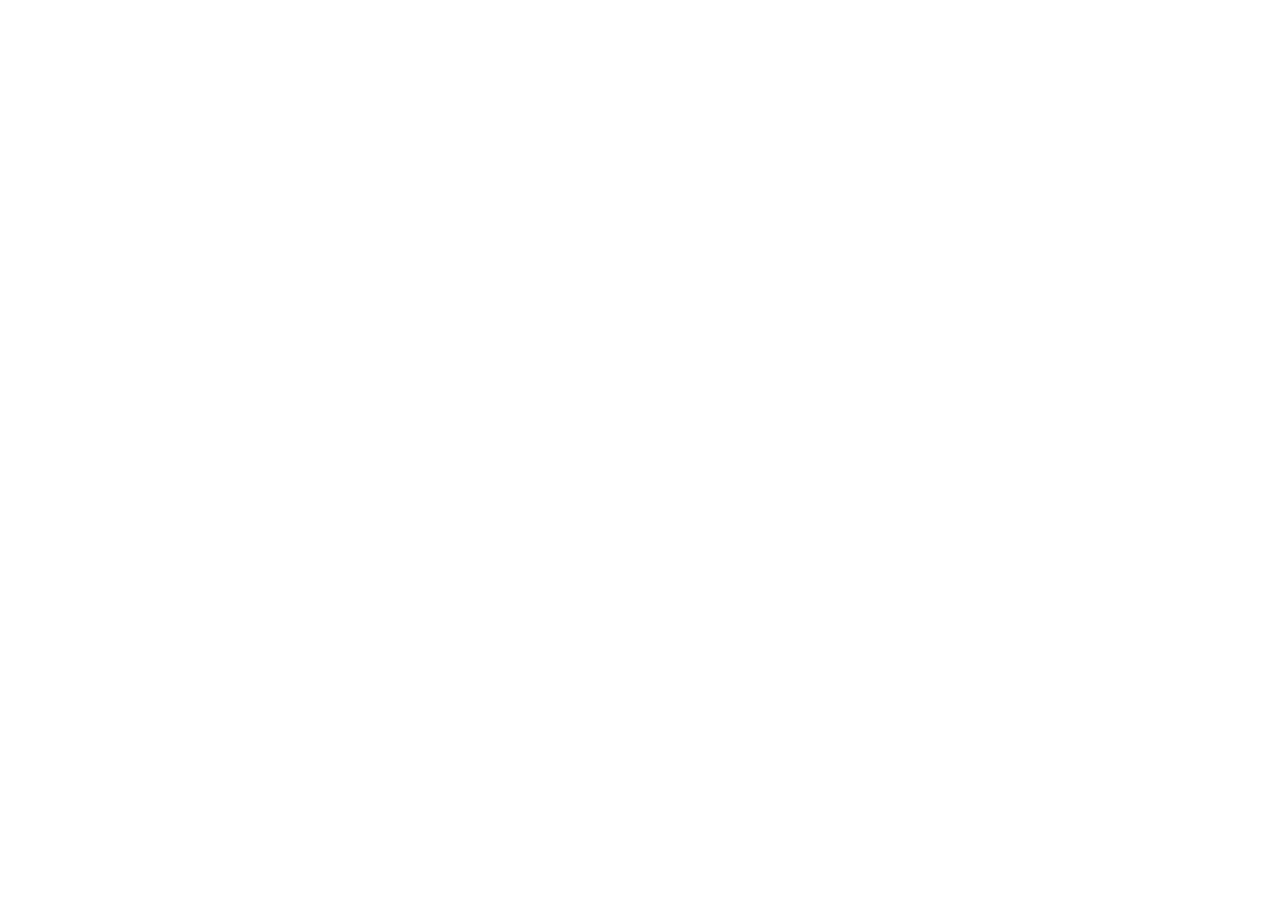
==== commit a4260568: "Replace mirror with redirect to najmushsaaquib.com Retire the github.io duplicate: every path now 30" ====
--- a/index.html
+++ b/index.html
@@ -1 +1,17 @@
-<!DOCTYPE html><!--VjrMXAYR8OH_QSySsb08y--><html lang="en"><head><meta charSet="utf-8"/><meta name="viewport" content="width=device-width, initial-scale=1"/><link rel="preload" href="/_next/static/media/558ca1a6aa3cb55e-s.p.woff2" as="font" crossorigin="" type="font/woff2"/><link rel="preload" href="/_next/static/media/c679f70df756412c-s.p.woff2" as="font" crossorigin="" type="font/woff2"/><link rel="preload" href="/_next/static/media/e4af272ccee01ff0-s.p.woff2" as="font" crossorigin="" type="font/woff2"/><link rel="preload" as="image" href="/assets/avatar.webp"/><link rel="preload" as="image" href="/assets/saaquib-footer.svg"/><link rel="stylesheet" href="/_next/static/css/7ef1bd11b6ca22db.css" data-precedence="next"/><link rel="stylesheet" href="/_next/static/css/99756d426a54c66d.css" data-precedence="next"/><link rel="preload" as="script" fetchPriority="low" href="/_next/static/chunks/webpack-9c6487d361d87fe9.js"/><script src="/_next/static/chunks/4bd1b696-409494caf8c83275.js" async=""></script><script src="/_next/static/chunks/ed9f2dc4-0cb6c36313629af0.js" async=""></script><script src="/_next/static/chunks/255-a834eb2ee053f001.js" async=""></script><script src="/_next/static/chunks/main-app-474b839e36251cab.js" async=""></script><script src="/_next/static/chunks/225-1a27a988b5656d23.js" async=""></script><script src="/_next/static/chunks/470-509233fb00c6b4aa.js" async=""></script><script src="/_next/static/chunks/683-4c155de2befedbda.js" async=""></script><script src="/_next/static/chunks/app/layout-f6ad31ef33feed5d.js" async=""></script><script src="/_next/static/chunks/619-64ceec4d760a900c.js" async=""></script><script src="/_next/static/chunks/app/not-found-594dde140de23103.js" async=""></script><script src="/_next/static/chunks/800-a38adf37c6b13d55.js" async=""></script><script src="/_next/static/chunks/app/page-03a2404662046e06.js" async=""></script><meta name="next-size-adjust" content=""/><meta name="theme-color" content="#1f130c"/><title>Najmush Saaquib — Senior Backend Engineer</title><meta name="description" content="Senior Backend Engineer specialising in distributed systems, microservices, event-driven architecture, and scalable APIs. Based in Bangalore, India."/><link rel="canonical" href="https://najmushsaaquib.com"/><meta property="og:title" content="Najmush Saaquib — Senior Backend Engineer"/><meta property="og:description" content="Senior Backend Engineer specialising in distributed systems, microservices, event-driven architecture, and scalable APIs. Based in Bangalore, India."/><meta property="og:url" content="https://najmushsaaquib.com"/><meta property="og:site_name" content="Najmush Saaquib"/><meta property="og:locale" content="en_US"/><meta property="og:image" content="https://najmushsaaquib.com/assets/avatar.jpg"/><meta property="og:type" content="website"/><meta name="twitter:card" content="summary_large_image"/><meta name="twitter:title" content="Najmush Saaquib — Senior Backend Engineer"/><meta name="twitter:description" content="Senior Backend Engineer specialising in distributed systems, microservices, event-driven architecture, and scalable APIs. Based in Bangalore, India."/><meta name="twitter:image" content="https://najmushsaaquib.com/assets/avatar.jpg"/><link rel="icon" href="/favicon.png"/><script src="/_next/static/chunks/polyfills-42372ed130431b0a.js" noModule=""></script></head><body class="__variable_b3079d __variable_fa2f99 __variable_6d24ac"><div hidden=""><!--$--><!--/$--></div><a href="#main-content" class="skip-link">Skip to main content</a><script type="application/ld+json">{"@context":"https://schema.org","@type":"Person","name":"Najmush Saaquib","url":"https://najmushsaaquib.com","image":"https://najmushsaaquib.com/assets/avatar.jpg","jobTitle":"Senior Backend Engineer","address":{"@type":"PostalAddress","addressLocality":"Bangalore","addressRegion":"Karnataka","addressCountry":"India"},"sameAs":["https://linkedin.com/in/najmushsaaquib/","https://github.com/najmushsaaquib","https://x.com/najmushsaaquib"]}</script><script type="application/ld+json">{"@context":"https://schema.org","@type":"WebSite","name":"Najmush Saaquib","url":"https://najmushsaaquib.com","author":{"@type":"Person","name":"Najmush Saaquib","url":"https://najmushsaaquib.com"}}</script><header class="header header--ghost" role="banner" style="pointer-events:auto;opacity:1;transform:none"><div class="header-inner"><nav class="nav-links" aria-label="Primary Navigation"><a class="nav-link nav-link--active" href="/">Home</a><a class="nav-link " href="/projects">Projects</a><a class="nav-link " href="/blog">Blog</a><a class="nav-link " href="/bookshelf">BookShelf</a></nav><button class="mobile-btn" aria-label="Open menu" aria-expanded="false"><svg xmlns="http://www.w3.org/2000/svg" width="20" height="20" viewBox="0 0 24 24" fill="none" stroke="currentColor" stroke-width="2.2" stroke-linecap="round" stroke-linejoin="round" class="lucide lucide-menu" aria-hidden="true"><path d="M4 5h16"></path><path d="M4 12h16"></path><path d="M4 19h16"></path></svg></button><div class="header-right"><a class="header-brand header-brand--mobile" href="/"><img src="/assets/avatar.webp" alt="Najmush avatar" width="30" height="30" class="header-avatar" loading="eager" decoding="async"/><span class="header-brand-name">najmush</span></a></div></div></header><main id="main-content"><div class="light-zone"><section class="hero center" aria-labelledby="hero-title"><div class="container"><p class="hero-eyebrow hero-rise">Backend Software Engineer</p><h1 id="hero-title" class="title title-lg hero-rise-solid" style="animation-delay:0.1s">Najmush Saaquib</h1><p class="hero-tagline hero-rise" style="animation-delay:0.22s">Backend engineer with 3.7 years shipping Java microservices and event-driven systems — now working deep in cloud infrastructure and platform reliability.</p><div class="hero-ctas hero-rise" style="animation-delay:0.35s"><a href="mailto:mail@najmushsaaquib.com" class="cta-fill" tabindex="0">Reach Out</a><a href="https://tinyurl.com/najmush-resume" target="_blank" rel="noreferrer" class="cta-outline" tabindex="0">View Resume</a></div><div class="center socials hero-rise" style="margin-top:36px;animation-delay:0.48s"><a href="https://linkedin.com/in/najmushsaaquib/" target="_blank" rel="noreferrer" style="display:inline-flex;color:#1c110a;opacity:0.65"><svg width="46" height="46" viewBox="0 0 640 640" fill="currentColor" aria-label="LinkedIn" role="img"><path d="M160 96C124.7 96 96 124.7 96 160L96 480C96 515.3 124.7 544 160 544L480 544C515.3 544 544 515.3 544 480L544 160C544 124.7 515.3 96 480 96L160 96zM165 266.2L231.5 266.2L231.5 480L165 480L165 266.2zM236.7 198.5C236.7 219.8 219.5 237 198.2 237C176.9 237 159.7 219.8 159.7 198.5C159.7 177.2 176.9 160 198.2 160C219.5 160 236.7 177.2 236.7 198.5zM413.9 480L413.9 376C413.9 351.2 413.4 319.3 379.4 319.3C344.8 319.3 339.5 346.3 339.5 374.2L339.5 480L273.1 480L273.1 266.2L336.8 266.2L336.8 295.4L337.7 295.4C346.6 278.6 368.3 260.9 400.6 260.9C467.8 260.9 480.3 305.2 480.3 362.8L480.3 480L413.9 480z"></path></svg></a><a href="https://github.com/najmushsaaquib" target="_blank" rel="noreferrer" style="display:inline-flex;color:#1c110a;opacity:0.65"><svg width="46" height="46" viewBox="0 0 640 640" fill="currentColor" aria-label="GitHub" role="img"><path d="M544 160C544 124.7 515.3 96 480 96L160 96C124.7 96 96 124.7 96 160L96 480C96 515.3 124.7 544 160 544L480 544C515.3 544 544 515.3 544 480L544 160zM361.8 471.7C361.8 469.9 361.8 465.7 361.9 460.1C362 448.7 362 431.3 362 416.4C362 400.8 356.8 390.9 350.7 385.7C387.7 381.6 426.7 376.5 426.7 312.6C426.7 294.4 420.2 285.3 409.6 273.6C411.3 269.3 417 251.6 407.9 228.6C394 224.3 362.2 246.5 362.2 246.5C335.6 239 305.6 239 279 246.5C279 246.5 247.2 224.3 233.3 228.6C224.2 251.5 229.8 269.2 231.6 273.6C221 285.3 216 294.4 216 312.6C216 376.2 253.3 381.6 290.3 385.7C285.5 390 281.2 397.4 279.7 408C270.2 412.3 245.9 419.7 231.4 394.1C222.3 378.3 205.9 377 205.9 377C189.7 376.8 204.8 387.2 204.8 387.2C215.6 392.2 223.2 411.4 223.2 411.4C232.9 441.1 279.3 431.1 279.3 431.1C279.3 440.1 279.4 452.8 279.4 461.7C279.4 466.5 279.5 470.3 279.5 471.7C279.5 476 276.5 481.2 268 479.7C202 457.6 155.8 394.8 155.8 321.4C155.8 229.6 226 159.9 317.8 159.9C409.6 159.9 484 229.6 484 321.4C484.1 394.8 439.3 457.7 373.3 479.7C364.9 481.2 361.8 476 361.8 471.7zM271.3 416.9C271.1 415.4 272.4 414.1 274.3 413.7C276.2 413.5 278 414.3 278.2 415.6C278.5 416.9 277.2 418.2 275.2 418.6C273.3 419 271.5 418.2 271.3 416.9zM262.2 420.1C260 420.3 258.5 419.2 258.5 417.7C258.5 416.4 260 415.3 262 415.3C263.9 415.1 265.7 416.2 265.7 417.7C265.7 419 264.2 420.1 262.2 420.1zM247.9 417.9C246 417.5 244.7 416 245.1 414.7C245.5 413.4 247.5 412.8 249.2 413.2C251.2 413.8 252.5 415.3 252 416.6C251.6 417.9 249.6 418.5 247.9 417.9zM235.4 410.6C233.9 409.3 233.5 407.4 234.5 406.5C235.4 405.4 237.3 405.6 238.8 407.1C240.1 408.4 240.6 410.4 239.7 411.2C238.8 412.3 236.9 412.1 235.4 410.6zM226.9 400.6C225.8 399.1 225.8 397.4 226.9 396.7C228 395.8 229.7 396.5 230.6 398C231.7 399.5 231.7 401.3 230.6 402.1C229.7 402.7 228 402.1 226.9 400.6zM220.6 391.8C219.5 390.5 219.3 389 220.2 388.3C221.1 387.4 222.6 387.9 223.7 388.9C224.8 390.2 225 391.7 224.1 392.4C223.2 393.3 221.7 392.8 220.6 391.8zM214.6 385.4C213.3 384.8 212.7 383.7 213.1 382.8C213.5 382.2 214.6 381.9 215.9 382.4C217.2 383.1 217.8 384.2 217.4 385C217 385.9 215.7 386.1 214.6 385.4z"></path></svg></a></div></div></section><section id="about" class="section"><div class="container"><div style="opacity:0;transform:translateY(28px)"><span class="section-label">About</span><h2 class="section-heading">Who I am</h2></div><div class="about-content" style="opacity:0;transform:translateY(28px)"><picture class="about-avatar"><source srcSet="/assets/avatar.webp" type="image/webp"/><img src="/assets/avatar.jpg" alt="Najmush Saaquib" loading="lazy" decoding="async" style="width:100%;height:100%;object-fit:cover;display:block"/></picture><p>I&#x27;m a backend software engineer based in Bangalore, India — originally from Gopalganj, Bihar, raised in Delhi. I focus on building reliable, scalable systems: distributed architectures, microservices, event-driven pipelines, and APIs designed to hold up as products grow.</p><p>I enjoy understanding how systems evolve under scale and prefer environments where engineers work closely to solve real problems. My primary background is Java and Spring Boot. At Capillary Technologies, I&#x27;ve moved into Platform &amp; Infrastructure — working on AWS, cloud reliability, and distributed system performance.</p><div class="about-interests"><span class="interest-tag">Distributed Systems</span><span class="interest-tag">Backend Scalability</span><span class="interest-tag">Cloud Infrastructure</span><span class="interest-tag">System Design</span><span class="interest-tag">Performance Optimization</span></div></div></div></section><section id="experience" class="section"><div class="container"><div style="opacity:0;transform:translateY(28px)"><span class="section-label">Experience</span><h2 class="section-heading">Where I&#x27;ve worked</h2></div><div class="timeline"><div class="timeline-card" style="opacity:0;transform:translateY(28px)"><div class="timeline-header"><h3 class="timeline-company">Capillary Technologies</h3><span class="timeline-badge">Current</span></div><p class="timeline-role">Senior Software Development Engineer<!-- -->  ·  <!-- -->Jan 2026 — Present</p><ul class="timeline-bullets"><li>Took full ownership of FT Extensions (Loopback 4), a critical platform service with knowledge siloed in a single architect — mapped the system end-to-end and proposed an automated test suite to improve reliability and observability.</li><li>Transitioned to Platform &amp; Infrastructure to bridge a resourcing gap; currently working on AWS infrastructure, service performance, and distributed system reliability.</li></ul></div><div class="timeline-card" style="opacity:0;transform:translateY(28px)"><div class="timeline-header"><h3 class="timeline-company">NoBroker Technologies</h3></div><p class="timeline-role">Senior Software Development Engineer<!-- -->  ·  <!-- -->July 2022 — January 2026</p><ul class="timeline-bullets"><li>Promoted to Senior SDE in July 2025 for consistent ownership of critical platform systems across the engineering org.</li><li>Built end-to-end B2B AC Cleaning Subscription system — billing, scheduling, and automated partner allocation — generating ₹48L+ in new revenue through enterprise vendor onboarding.</li><li>Led revamp of the My Bookings platform, consolidating booking management, cancellations, rescheduling, refunds, and subscriptions into a single unified system.</li><li>Designed Redis-backed real-time APIs powering the NoBroker homepage for 100K+ daily active users, improving latency and doubling view-to-click conversion rates.</li><li>Developed event-driven Kafka pipelines for real-time data ingestion and processing, reducing API response times by 60%.</li><li>Built a communication aggregation layer unifying SMS, WhatsApp, and Email into a single API surface, enabling 360° customer visibility for support teams.</li></ul></div></div></div></section><section id="projects" class="section"><div class="container"><div style="opacity:0;transform:translateY(28px)"><span class="section-label">Projects</span><h2 class="section-heading">Things I&#x27;ve built</h2></div><div class="projects-grid"><div class="project-card" style="opacity:0;transform:translateY(28px)"><span class="impact-badge">Full ownership · 0 docs → fully mapped</span><h3 class="project-card-title">FT Extensions Platform</h3><p class="project-card-desc">Took sole ownership of FT Extensions (Loopback 4), a critical platform service previously siloed in a single architect. Mapped the system end-to-end, documented internals, and designed an automated test suite to improve reliability and observability.</p><div class="project-tech"><span class="project-tech-tag">Node.js</span><span class="project-tech-tag">Loopback 4</span><span class="project-tech-tag">TypeScript</span></div></div><div class="project-card" style="opacity:0;transform:translateY(28px)"><span class="impact-badge">₹48L+ new revenue</span><h3 class="project-card-title">B2B AC Cleaning Subscriptions</h3><p class="project-card-desc">End-to-end subscription product: recurring billing engine, dynamic scheduling, and automated partner allocation for a B2B services vertical.</p><div class="project-tech"><span class="project-tech-tag">Java</span><span class="project-tech-tag">Spring Boot</span><span class="project-tech-tag">MySQL</span><span class="project-tech-tag">Kafka</span></div></div><div class="project-card" style="opacity:0;transform:translateY(28px)"><span class="impact-badge">100K+ daily users</span><h3 class="project-card-title">Redis-Optimised Homepage APIs</h3><p class="project-card-desc">Designed and built low-latency read APIs with aggressive Redis caching strategies powering the NoBroker public homepage.</p><div class="project-tech"><span class="project-tech-tag">Java</span><span class="project-tech-tag">Redis</span><span class="project-tech-tag">Spring Boot</span><span class="project-tech-tag">MySQL</span></div></div><div class="project-card" style="opacity:0;transform:translateY(28px)"><span class="impact-badge">Unified 4 systems</span><h3 class="project-card-title">My Bookings Platform</h3><p class="project-card-desc">Consolidated booking management, cancellations, refund processing, and subscriptions into a single unified platform, replacing fragmented legacy flows.</p><div class="project-tech"><span class="project-tech-tag">Java</span><span class="project-tech-tag">Spring Boot</span><span class="project-tech-tag">MySQL</span><span class="project-tech-tag">Redis</span></div></div><div class="project-card" style="opacity:0;transform:translateY(28px)"><span class="impact-badge">3 channels → 1 API</span><h3 class="project-card-title">Communication Aggregation Layer</h3><p class="project-card-desc">Built a single API surface that unified SMS, WhatsApp, and Email delivery — abstracting vendor-specific logic behind a consistent interface.</p><div class="project-tech"><span class="project-tech-tag">Java</span><span class="project-tech-tag">Spring Boot</span><span class="project-tech-tag">MySQL</span><span class="project-tech-tag">REST APIs</span></div></div></div></div></section><section id="skills" class="section"><div class="container"><div style="opacity:0;transform:translateY(24px)"><span class="section-label">Skills</span><h2 class="section-heading">What I work with</h2></div><div class="skills-grid"><div class="skill-group" style="opacity:0;transform:translateY(24px)"><p class="skill-group-label">Languages</p><div class="skill-tags"><span class="skill-tag">Java</span><span class="skill-tag">JavaScript</span><span class="skill-tag">TypeScript</span></div></div><div class="skill-group" style="opacity:0;transform:translateY(24px)"><p class="skill-group-label">Backend</p><div class="skill-tags"><span class="skill-tag">Spring Boot</span><span class="skill-tag">Node.js</span><span class="skill-tag">REST APIs</span><span class="skill-tag">Hibernate</span></div></div><div class="skill-group" style="opacity:0;transform:translateY(24px)"><p class="skill-group-label">Data Stores</p><div class="skill-tags"><span class="skill-tag">MySQL</span><span class="skill-tag">MongoDB</span><span class="skill-tag">ElasticSearch</span><span class="skill-tag">Redis</span></div></div><div class="skill-group" style="opacity:0;transform:translateY(24px)"><p class="skill-group-label">Messaging</p><div class="skill-tags"><span class="skill-tag">Apache Kafka</span></div></div><div class="skill-group" style="opacity:0;transform:translateY(24px)"><p class="skill-group-label">Infrastructure</p><div class="skill-tags"><span class="skill-tag">AWS</span><span class="skill-tag">Docker</span><span class="skill-tag">Kubernetes</span><span class="skill-tag">Jenkins</span><span class="skill-tag">Maven</span></div></div><div class="skill-group" style="opacity:0;transform:translateY(24px)"><p class="skill-group-label">Architecture</p><div class="skill-tags"><span class="skill-tag">Microservices</span><span class="skill-tag">Event-Driven Systems</span><span class="skill-tag">Caching Strategies</span><span class="skill-tag">System Design</span></div></div></div></div></section><section id="contact" class="section"><div class="container"><div class="contact-inner" style="opacity:0;transform:translateY(24px)"><span class="section-label">Contact</span><h2 class="section-heading" style="margin-bottom:20px">Let&#x27;s connect</h2><p style="opacity:0;transform:translateY(24px)">Open to interesting backend engineering conversations — distributed systems, system design, or just comparing notes on scaling challenges.</p><a href="mailto:mail@najmushsaaquib.com" class="cta-fill" tabindex="0" style="display:inline-flex">Send an Email</a><div class="contact-links" style="opacity:0;transform:translateY(24px)"><a href="https://linkedin.com/in/najmushsaaquib/" target="_blank" rel="noreferrer" class="contact-link"><svg width="16" height="16" viewBox="0 0 640 640" fill="currentColor" aria-label="LinkedIn" role="img"><path d="M160 96C124.7 96 96 124.7 96 160L96 480C96 515.3 124.7 544 160 544L480 544C515.3 544 544 515.3 544 480L544 160C544 124.7 515.3 96 480 96L160 96zM165 266.2L231.5 266.2L231.5 480L165 480L165 266.2zM236.7 198.5C236.7 219.8 219.5 237 198.2 237C176.9 237 159.7 219.8 159.7 198.5C159.7 177.2 176.9 160 198.2 160C219.5 160 236.7 177.2 236.7 198.5zM413.9 480L413.9 376C413.9 351.2 413.4 319.3 379.4 319.3C344.8 319.3 339.5 346.3 339.5 374.2L339.5 480L273.1 480L273.1 266.2L336.8 266.2L336.8 295.4L337.7 295.4C346.6 278.6 368.3 260.9 400.6 260.9C467.8 260.9 480.3 305.2 480.3 362.8L480.3 480L413.9 480z"></path></svg>LinkedIn</a><a href="https://github.com/najmushsaaquib" target="_blank" rel="noreferrer" class="contact-link"><svg width="16" height="16" viewBox="0 0 640 640" fill="currentColor" aria-label="GitHub" role="img"><path d="M544 160C544 124.7 515.3 96 480 96L160 96C124.7 96 96 124.7 96 160L96 480C96 515.3 124.7 544 160 544L480 544C515.3 544 544 515.3 544 480L544 160zM361.8 471.7C361.8 469.9 361.8 465.7 361.9 460.1C362 448.7 362 431.3 362 416.4C362 400.8 356.8 390.9 350.7 385.7C387.7 381.6 426.7 376.5 426.7 312.6C426.7 294.4 420.2 285.3 409.6 273.6C411.3 269.3 417 251.6 407.9 228.6C394 224.3 362.2 246.5 362.2 246.5C335.6 239 305.6 239 279 246.5C279 246.5 247.2 224.3 233.3 228.6C224.2 251.5 229.8 269.2 231.6 273.6C221 285.3 216 294.4 216 312.6C216 376.2 253.3 381.6 290.3 385.7C285.5 390 281.2 397.4 279.7 408C270.2 412.3 245.9 419.7 231.4 394.1C222.3 378.3 205.9 377 205.9 377C189.7 376.8 204.8 387.2 204.8 387.2C215.6 392.2 223.2 411.4 223.2 411.4C232.9 441.1 279.3 431.1 279.3 431.1C279.3 440.1 279.4 452.8 279.4 461.7C279.4 466.5 279.5 470.3 279.5 471.7C279.5 476 276.5 481.2 268 479.7C202 457.6 155.8 394.8 155.8 321.4C155.8 229.6 226 159.9 317.8 159.9C409.6 159.9 484 229.6 484 321.4C484.1 394.8 439.3 457.7 373.3 479.7C364.9 481.2 361.8 476 361.8 471.7zM271.3 416.9C271.1 415.4 272.4 414.1 274.3 413.7C276.2 413.5 278 414.3 278.2 415.6C278.5 416.9 277.2 418.2 275.2 418.6C273.3 419 271.5 418.2 271.3 416.9zM262.2 420.1C260 420.3 258.5 419.2 258.5 417.7C258.5 416.4 260 415.3 262 415.3C263.9 415.1 265.7 416.2 265.7 417.7C265.7 419 264.2 420.1 262.2 420.1zM247.9 417.9C246 417.5 244.7 416 245.1 414.7C245.5 413.4 247.5 412.8 249.2 413.2C251.2 413.8 252.5 415.3 252 416.6C251.6 417.9 249.6 418.5 247.9 417.9zM235.4 410.6C233.9 409.3 233.5 407.4 234.5 406.5C235.4 405.4 237.3 405.6 238.8 407.1C240.1 408.4 240.6 410.4 239.7 411.2C238.8 412.3 236.9 412.1 235.4 410.6zM226.9 400.6C225.8 399.1 225.8 397.4 226.9 396.7C228 395.8 229.7 396.5 230.6 398C231.7 399.5 231.7 401.3 230.6 402.1C229.7 402.7 228 402.1 226.9 400.6zM220.6 391.8C219.5 390.5 219.3 389 220.2 388.3C221.1 387.4 222.6 387.9 223.7 388.9C224.8 390.2 225 391.7 224.1 392.4C223.2 393.3 221.7 392.8 220.6 391.8zM214.6 385.4C213.3 384.8 212.7 383.7 213.1 382.8C213.5 382.2 214.6 381.9 215.9 382.4C217.2 383.1 217.8 384.2 217.4 385C217 385.9 215.7 386.1 214.6 385.4z"></path></svg>GitHub</a></div><p class="contact-location" style="opacity:0;transform:translateY(24px)">Based in Bangalore, India</p></div></div></section></div></main><div class="footer-tray"><div class="footer-scroll-target"><footer class="footer" role="contentinfo" aria-label="Site footer" style="will-change:transform;transform:translateY(40px) scale(0.9)"><div class="footer-body" style="transform:translateY(32px)"><div class="footer-top"><div class="footer-left"><p class="footer-tag-line">Building systems<br/>that hold up<br/>at scale.</p><div class="footer-meta"><span class="footer-meta-copy">© <!-- -->2026<!-- --> Najmush Saaquib</span><span class="footer-meta-sep">·</span><span class="footer-meta-muted">Bangalore, India</span></div></div><div class="footer-cols"><div class="footer-col"><span class="footer-col-label">Navigation</span><a href="/" class="footer-col-link"><span class="roll-wrap"><span class="roll-text">Home</span><span class="roll-text" aria-hidden="true">Home</span></span></a><a href="/projects" class="footer-col-link"><span class="roll-wrap"><span class="roll-text">Projects</span><span class="roll-text" aria-hidden="true">Projects</span></span></a><a href="/blog" class="footer-col-link"><span class="roll-wrap"><span class="roll-text">Blog</span><span class="roll-text" aria-hidden="true">Blog</span></span></a><a href="/bookshelf" class="footer-col-link"><span class="roll-wrap"><span class="roll-text">BookShelf</span><span class="roll-text" aria-hidden="true">BookShelf</span></span></a></div><div class="footer-col"><span class="footer-col-label">Stay in touch</span><a href="https://linkedin.com/in/najmushsaaquib/" class="footer-col-link" target="_blank" rel="noreferrer"><span class="roll-wrap"><span class="roll-text">LinkedIn</span><span class="roll-text" aria-hidden="true">LinkedIn</span></span></a><a href="https://github.com/najmushsaaquib" class="footer-col-link" target="_blank" rel="noreferrer"><span class="roll-wrap"><span class="roll-text">GitHub</span><span class="roll-text" aria-hidden="true">GitHub</span></span></a><a href="mailto:mail@najmushsaaquib.com" class="footer-col-link"><span class="roll-wrap"><span class="roll-text">Email</span><span class="roll-text" aria-hidden="true">Email</span></span></a><a href="https://tinyurl.com/najmush-resume" class="footer-col-link" target="_blank" rel="noreferrer"><span class="roll-wrap"><span class="roll-text">Resume</span><span class="roll-text" aria-hidden="true">Resume</span></span></a></div></div></div><div class="footer-wordmark" aria-hidden="true"><img src="/assets/saaquib-footer.svg" alt="" class="footer-wordmark-svg" draggable="false"/></div></div></footer></div></div><!--$--><!--/$--><script src="/_next/static/chunks/webpack-9c6487d361d87fe9.js" id="_R_" async=""></script><script>(self.__next_f=self.__next_f||[]).push([0])</script><script>self.__next_f.push([1,"1:\"$Sreact.fragment\"\n2:I[73136,[\"225\",\"static/chunks/225-1a27a988b5656d23.js\",\"470\",\"static/chunks/470-509233fb00c6b4aa.js\",\"683\",\"static/chunks/683-4c155de2befedbda.js\",\"177\",\"static/chunks/app/layout-f6ad31ef33feed5d.js\"],\"LazyMotion\"]\n3:I[59698,[\"225\",\"static/chunks/225-1a27a988b5656d23.js\",\"470\",\"static/chunks/470-509233fb00c6b4aa.js\",\"683\",\"static/chunks/683-4c155de2befedbda.js\",\"177\",\"static/chunks/app/layout-f6ad31ef33feed5d.js\"],\"domAnimation\"]\n4:I[69197,[\"225\",\"static/chunks/225-1a27a988b5656d23.js\",\"470\",\"static/chunks/470-509233fb00c6b4aa.js\",\"683\",\"static/chunks/683-4c155de2befedbda.js\",\"177\",\"static/chunks/app/layout-f6ad31ef33feed5d.js\"],\"default\"]\n5:I[9766,[],\"\"]\n6:I[98924,[],\"\"]\n7:I[52619,[\"619\",\"static/chunks/619-64ceec4d760a900c.js\",\"345\",\"static/chunks/app/not-found-594dde140de23103.js\"],\"\"]\n8:I[12741,[\"225\",\"static/chunks/225-1a27a988b5656d23.js\",\"619\",\"static/chunks/619-64ceec4d760a900c.js\",\"470\",\"static/chunks/470-509233fb00c6b4aa.js\",\"800\",\"static/chunks/800-a38adf37c6b13d55.js\",\"974\",\"static/chunks/app/page-03a2404662046e06.js\"],\"default\"]\n9:I[58637,[\"225\",\"static/chunks/225-1a27a988b5656d23.js\",\"619\",\"static/chunks/619-64ceec4d760a900c.js\",\"470\",\"static/chunks/470-509233fb00c6b4aa.js\",\"800\",\"static/chunks/800-a38adf37c6b13d55.js\",\"974\",\"static/chunks/app/page-03a2404662046e06.js\"],\"default\"]\na:I[21072,[\"225\",\"static/chunks/225-1a27a988b5656d23.js\",\"619\",\"static/chunks/619-64ceec4d760a900c.js\",\"470\",\"static/chunks/470-509233fb00c6b4aa.js\",\"800\",\"static/chunks/800-a38adf37c6b13d55.js\",\"974\",\"static/chunks/app/page-03a2404662046e06.js\"],\"default\"]\nb:I[41891,[\"225\",\"static/chunks/225-1a27a988b5656d23.js\",\"619\",\"static/chunks/619-64ceec4d760a900c.js\",\"470\",\"static/chunks/470-509233fb00c6b4aa.js\",\"800\",\"static/chunks/800-a38adf37c6b13d55.js\",\"974\",\"static/chunks/app/page-03a2404662046e06.js\"],\"default\"]\nc:I[28564,[\"225\",\"static/chunks/225-1a27a988b5656d23.js\",\"619\",\"static/chunks/619-64ceec4d760a900c.js\",\"470\",\"static/chunks/470-509233fb00c6b4aa.js\",\"800\",\"static/chunks/800-a38adf37c6b13d55.js\""])</script><script>self.__next_f.push([1,",\"974\",\"static/chunks/app/page-03a2404662046e06.js\"],\"default\"]\nd:I[68898,[\"225\",\"static/chunks/225-1a27a988b5656d23.js\",\"619\",\"static/chunks/619-64ceec4d760a900c.js\",\"470\",\"static/chunks/470-509233fb00c6b4aa.js\",\"800\",\"static/chunks/800-a38adf37c6b13d55.js\",\"974\",\"static/chunks/app/page-03a2404662046e06.js\"],\"default\"]\ne:I[46795,[\"225\",\"static/chunks/225-1a27a988b5656d23.js\",\"619\",\"static/chunks/619-64ceec4d760a900c.js\",\"470\",\"static/chunks/470-509233fb00c6b4aa.js\",\"800\",\"static/chunks/800-a38adf37c6b13d55.js\",\"974\",\"static/chunks/app/page-03a2404662046e06.js\"],\"default\"]\nf:I[33370,[\"225\",\"static/chunks/225-1a27a988b5656d23.js\",\"619\",\"static/chunks/619-64ceec4d760a900c.js\",\"470\",\"static/chunks/470-509233fb00c6b4aa.js\",\"800\",\"static/chunks/800-a38adf37c6b13d55.js\",\"974\",\"static/chunks/app/page-03a2404662046e06.js\"],\"default\"]\n10:I[24431,[],\"OutletBoundary\"]\n12:I[15278,[],\"AsyncMetadataOutlet\"]\n14:I[24431,[],\"ViewportBoundary\"]\n16:I[24431,[],\"MetadataBoundary\"]\n17:\"$Sreact.suspense\"\n19:I[57150,[],\"\"]\n:HL[\"/_next/static/media/558ca1a6aa3cb55e-s.p.woff2\",\"font\",{\"crossOrigin\":\"\",\"type\":\"font/woff2\"}]\n:HL[\"/_next/static/media/c679f70df756412c-s.p.woff2\",\"font\",{\"crossOrigin\":\"\",\"type\":\"font/woff2\"}]\n:HL[\"/_next/static/media/e4af272ccee01ff0-s.p.woff2\",\"font\",{\"crossOrigin\":\"\",\"type\":\"font/woff2\"}]\n:HL[\"/_next/static/css/7ef1bd11b6ca22db.css\",\"style\"]\n:HL[\"/_next/static/css/99756d426a54c66d.css\",\"style\"]\n"])</script><script>self.__next_f.push([1,"0:{\"P\":null,\"b\":\"VjrMXAYR8OH_QSySsb08y\",\"p\":\"\",\"c\":[\"\",\"\"],\"i\":false,\"f\":[[[\"\",{\"children\":[\"__PAGE__\",{}]},\"$undefined\",\"$undefined\",true],[\"\",[\"$\",\"$1\",\"c\",{\"children\":[[[\"$\",\"link\",\"0\",{\"rel\":\"stylesheet\",\"href\":\"/_next/static/css/7ef1bd11b6ca22db.css\",\"precedence\":\"next\",\"crossOrigin\":\"$undefined\",\"nonce\":\"$undefined\"}],[\"$\",\"link\",\"1\",{\"rel\":\"stylesheet\",\"href\":\"/_next/static/css/99756d426a54c66d.css\",\"precedence\":\"next\",\"crossOrigin\":\"$undefined\",\"nonce\":\"$undefined\"}]],[\"$\",\"html\",null,{\"lang\":\"en\",\"children\":[\"$\",\"body\",null,{\"className\":\"__variable_b3079d __variable_fa2f99 __variable_6d24ac\",\"children\":[\"$\",\"$L2\",null,{\"features\":\"$3\",\"children\":[[\"$\",\"$L4\",null,{}],[\"$\",\"a\",null,{\"href\":\"#main-content\",\"className\":\"skip-link\",\"children\":\"Skip to main content\"}],[\"$\",\"$L5\",null,{\"parallelRouterKey\":\"children\",\"error\":\"$undefined\",\"errorStyles\":\"$undefined\",\"errorScripts\":\"$undefined\",\"template\":[\"$\",\"$L6\",null,{}],\"templateStyles\":[],\"templateScripts\":[],\"notFound\":[[\"$\",\"div\",null,{\"style\":{\"minHeight\":\"100vh\",\"display\":\"flex\",\"flexDirection\":\"column\",\"alignItems\":\"center\",\"justifyContent\":\"center\",\"padding\":\"0 24px\",\"background\":\"#211718\",\"textAlign\":\"center\"},\"children\":[[\"$\",\"p\",null,{\"style\":{\"fontFamily\":\"var(--font-inter), ui-sans-serif, sans-serif\",\"fontSize\":\"11px\",\"fontWeight\":700,\"letterSpacing\":\"2.5px\",\"textTransform\":\"uppercase\",\"color\":\"rgba(165, 59, 29, 0.7)\",\"marginBottom\":\"28px\"},\"children\":\"Error 404\"}],[\"$\",\"h1\",null,{\"style\":{\"fontFamily\":\"var(--font-garamond), ui-serif, Georgia, serif\",\"fontSize\":\"clamp(38px, 6vw, 64px)\",\"fontWeight\":500,\"lineHeight\":1.2,\"color\":\"#fffdf7\",\"margin\":\"0 0 6px\",\"maxWidth\":\"560px\"},\"children\":\"This page doesn't exist.\"}],[\"$\",\"h2\",null,{\"style\":{\"fontFamily\":\"var(--font-garamond), ui-serif, Georgia, serif\",\"fontSize\":\"clamp(38px, 6vw, 64px)\",\"fontWeight\":400,\"fontStyle\":\"italic\",\"lineHeight\":1.2,\"color\":\"#a53b1d\",\"margin\":\"0 0 40px\",\"maxWidth\":\"560px\"},\"children\":\"Najmush does, though.\"}],[\"$\",\"p\",null,{\"style\":{\"fontFamily\":\"var(--font-inter), ui-sans-serif, sans-serif\",\"fontSize\":\"15px\",\"color\":\"rgba(255, 253, 247, 0.4)\",\"maxWidth\":\"320px\",\"lineHeight\":1.7,\"margin\":\"0 0 44px\"},\"children\":\"He's one click away.\"}],[\"$\",\"$L7\",null,{\"href\":\"/\",\"className\":\"not-found-link\",\"children\":\"← Back to homepage\"}],[\"$\",\"style\",null,{\"children\":\"\\n        .not-found-link {\\n          font-family: var(--font-inter), ui-sans-serif, sans-serif;\\n          font-size: 14px;\\n          font-weight: 500;\\n          color: rgba(255, 253, 247, 0.45);\\n          text-decoration: none;\\n          display: inline-flex;\\n          align-items: center;\\n          gap: 6px;\\n          transition: color 200ms ease;\\n          letter-spacing: 0.2px;\\n        }\\n        .not-found-link:hover { color: #fffdf7; }\\n      \"}]]}],[]],\"forbidden\":\"$undefined\",\"unauthorized\":\"$undefined\"}]]}]}]}]]}],{\"children\":[\"__PAGE__\",[\"$\",\"$1\",\"c\",{\"children\":[[[[\"$\",\"script\",\"0\",{\"type\":\"application/ld+json\",\"dangerouslySetInnerHTML\":{\"__html\":\"{\\\"@context\\\":\\\"https://schema.org\\\",\\\"@type\\\":\\\"Person\\\",\\\"name\\\":\\\"Najmush Saaquib\\\",\\\"url\\\":\\\"https://najmushsaaquib.com\\\",\\\"image\\\":\\\"https://najmushsaaquib.com/assets/avatar.jpg\\\",\\\"jobTitle\\\":\\\"Senior Backend Engineer\\\",\\\"address\\\":{\\\"@type\\\":\\\"PostalAddress\\\",\\\"addressLocality\\\":\\\"Bangalore\\\",\\\"addressRegion\\\":\\\"Karnataka\\\",\\\"addressCountry\\\":\\\"India\\\"},\\\"sameAs\\\":[\\\"https://linkedin.com/in/najmushsaaquib/\\\",\\\"https://github.com/najmushsaaquib\\\",\\\"https://x.com/najmushsaaquib\\\"]}\"}}],[\"$\",\"script\",\"1\",{\"type\":\"application/ld+json\",\"dangerouslySetInnerHTML\":{\"__html\":\"{\\\"@context\\\":\\\"https://schema.org\\\",\\\"@type\\\":\\\"WebSite\\\",\\\"name\\\":\\\"Najmush Saaquib\\\",\\\"url\\\":\\\"https://najmushsaaquib.com\\\",\\\"author\\\":{\\\"@type\\\":\\\"Person\\\",\\\"name\\\":\\\"Najmush Saaquib\\\",\\\"url\\\":\\\"https://najmushsaaquib.com\\\"}}\"}}]],[\"$\",\"$L8\",null,{}],[\"$\",\"main\",null,{\"id\":\"main-content\",\"children\":[\"$\",\"div\",null,{\"className\":\"light-zone\",\"children\":[[\"$\",\"$L9\",null,{}],[\"$\",\"$La\",null,{}],[\"$\",\"$Lb\",null,{}],[\"$\",\"$Lc\",null,{}],[\"$\",\"$Ld\",null,{}],[\"$\",\"$Le\",null,{}]]}]}],[\"$\",\"div\",null,{\"className\":\"footer-tray\",\"children\":[\"$\",\"$Lf\",null,{}]}]],null,[\"$\",\"$L10\",null,{\"children\":[\"$L11\",[\"$\",\"$L12\",null,{\"promise\":\"$@13\"}]]}]]}],{},null,false]},null,false],[\"$\",\"$1\",\"h\",{\"children\":[null,[[\"$\",\"$L14\",null,{\"children\":\"$L15\"}],[\"$\",\"meta\",null,{\"name\":\"next-size-adjust\",\"content\":\"\"}]],[\"$\",\"$L16\",null,{\"children\":[\"$\",\"div\",null,{\"hidden\":true,\"children\":[\"$\",\"$17\",null,{\"fallback\":null,\"children\":\"$L18\"}]}]}]]}],false]],\"m\":\"$undefined\",\"G\":[\"$19\",[]],\"s\":false,\"S\":true}\n"])</script><script>self.__next_f.push([1,"15:[[\"$\",\"meta\",\"0\",{\"charSet\":\"utf-8\"}],[\"$\",\"meta\",\"1\",{\"name\":\"viewport\",\"content\":\"width=device-width, initial-scale=1\"}],[\"$\",\"meta\",\"2\",{\"name\":\"theme-color\",\"content\":\"#1f130c\"}]]\n11:null\n"])</script><script>self.__next_f.push([1,"1a:I[80622,[],\"IconMark\"]\n"])</script><script>self.__next_f.push([1,"13:{\"metadata\":[[\"$\",\"title\",\"0\",{\"children\":\"Najmush Saaquib — Senior Backend Engineer\"}],[\"$\",\"meta\",\"1\",{\"name\":\"description\",\"content\":\"Senior Backend Engineer specialising in distributed systems, microservices, event-driven architecture, and scalable APIs. Based in Bangalore, India.\"}],[\"$\",\"link\",\"2\",{\"rel\":\"canonical\",\"href\":\"https://najmushsaaquib.com\"}],[\"$\",\"meta\",\"3\",{\"property\":\"og:title\",\"content\":\"Najmush Saaquib — Senior Backend Engineer\"}],[\"$\",\"meta\",\"4\",{\"property\":\"og:description\",\"content\":\"Senior Backend Engineer specialising in distributed systems, microservices, event-driven architecture, and scalable APIs. Based in Bangalore, India.\"}],[\"$\",\"meta\",\"5\",{\"property\":\"og:url\",\"content\":\"https://najmushsaaquib.com\"}],[\"$\",\"meta\",\"6\",{\"property\":\"og:site_name\",\"content\":\"Najmush Saaquib\"}],[\"$\",\"meta\",\"7\",{\"property\":\"og:locale\",\"content\":\"en_US\"}],[\"$\",\"meta\",\"8\",{\"property\":\"og:image\",\"content\":\"https://najmushsaaquib.com/assets/avatar.jpg\"}],[\"$\",\"meta\",\"9\",{\"property\":\"og:type\",\"content\":\"website\"}],[\"$\",\"meta\",\"10\",{\"name\":\"twitter:card\",\"content\":\"summary_large_image\"}],[\"$\",\"meta\",\"11\",{\"name\":\"twitter:title\",\"content\":\"Najmush Saaquib — Senior Backend Engineer\"}],[\"$\",\"meta\",\"12\",{\"name\":\"twitter:description\",\"content\":\"Senior Backend Engineer specialising in distributed systems, microservices, event-driven architecture, and scalable APIs. Based in Bangalore, India.\"}],[\"$\",\"meta\",\"13\",{\"name\":\"twitter:image\",\"content\":\"https://najmushsaaquib.com/assets/avatar.jpg\"}],[\"$\",\"link\",\"14\",{\"rel\":\"icon\",\"href\":\"/favicon.png\"}],[\"$\",\"$L1a\",\"15\",{}]],\"error\":null,\"digest\":\"$undefined\"}\n"])</script><script>self.__next_f.push([1,"18:\"$13:metadata\"\n"])</script></body></html>+<!doctype html>
+<html lang="en">
+  <head>
+    <meta charset="utf-8" />
+    <meta name="viewport" content="width=device-width, initial-scale=1" />
+    <title>Najmush Saaquib</title>
+    <link rel="canonical" href="https://najmushsaaquib.com/" />
+    <meta name="robots" content="noindex" />
+    <meta http-equiv="refresh" content="0; url=https://najmushsaaquib.com/" />
+    <script>
+      location.replace("https://najmushsaaquib.com" + location.pathname + location.search + location.hash);
+    </script>
+  </head>
+  <body>
+    This site has moved to <a href="https://najmushsaaquib.com/">najmushsaaquib.com</a>. Redirecting…
+  </body>
+</html>
